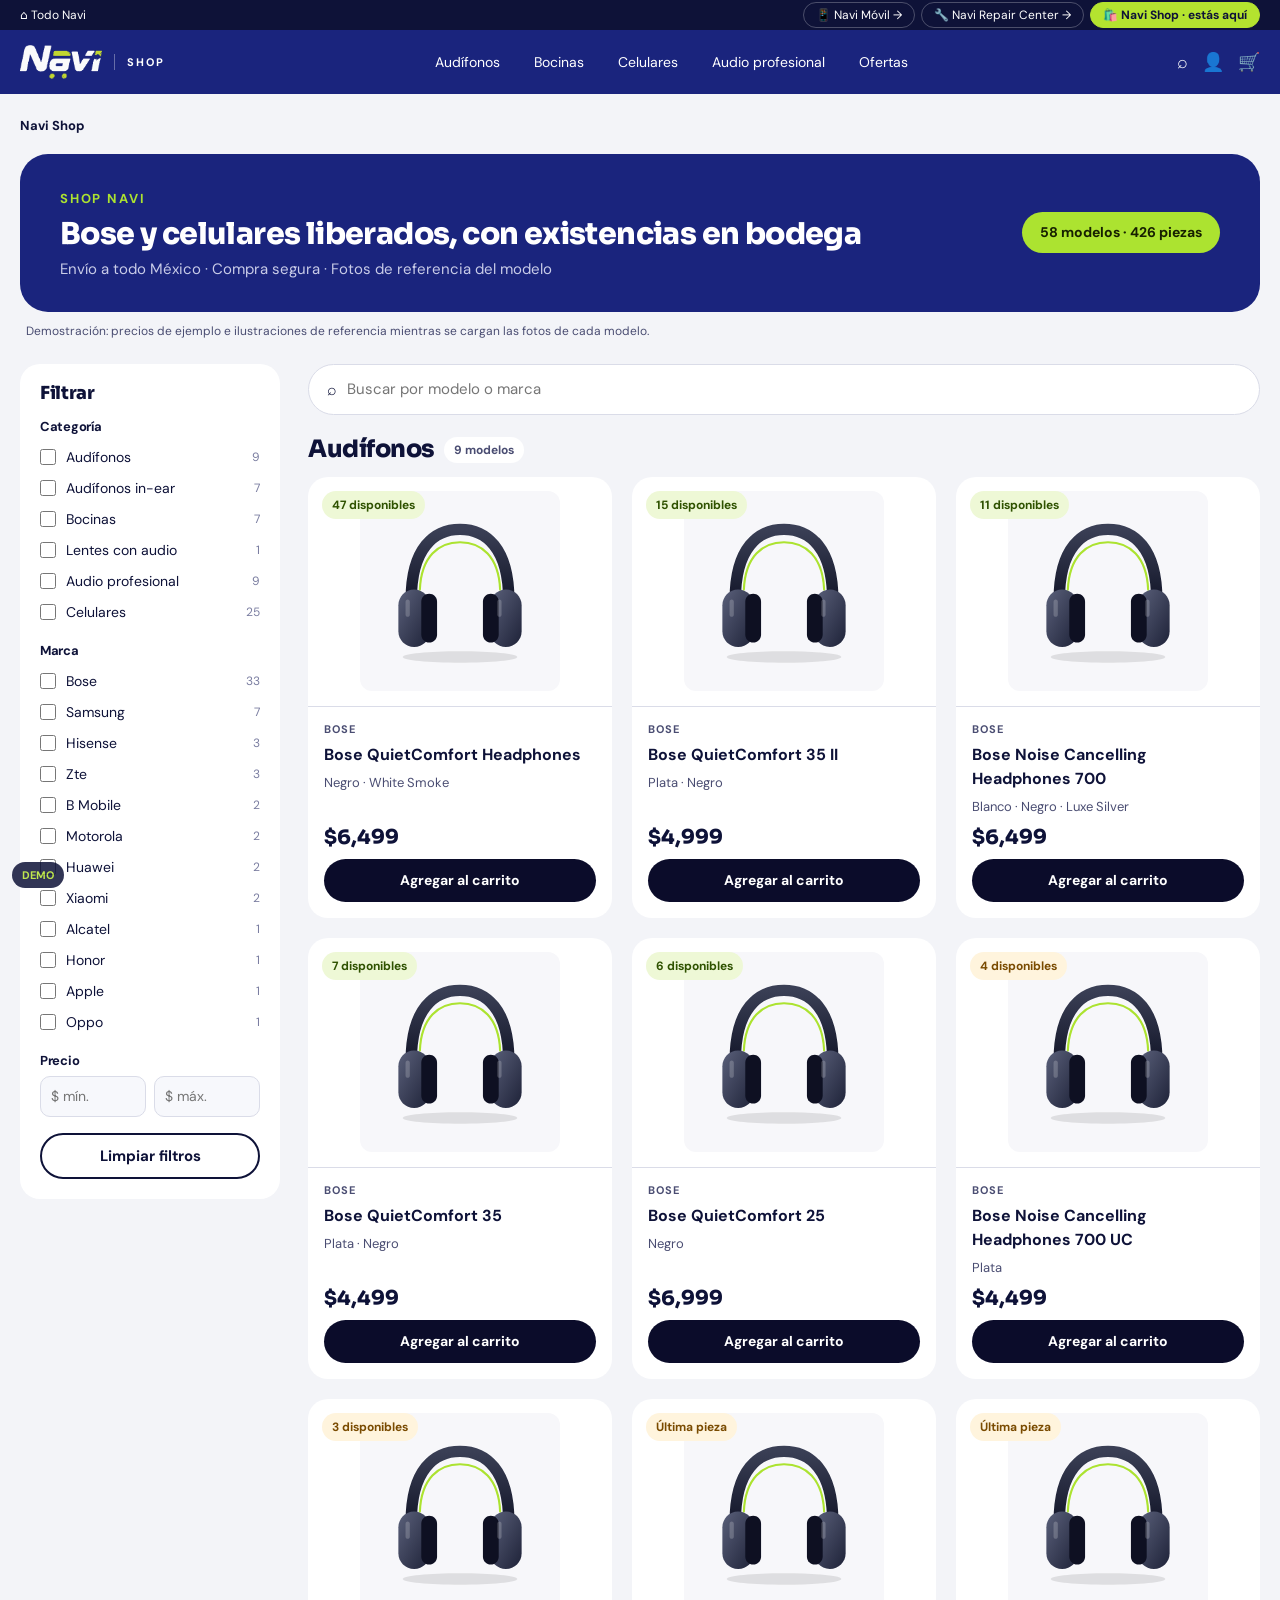
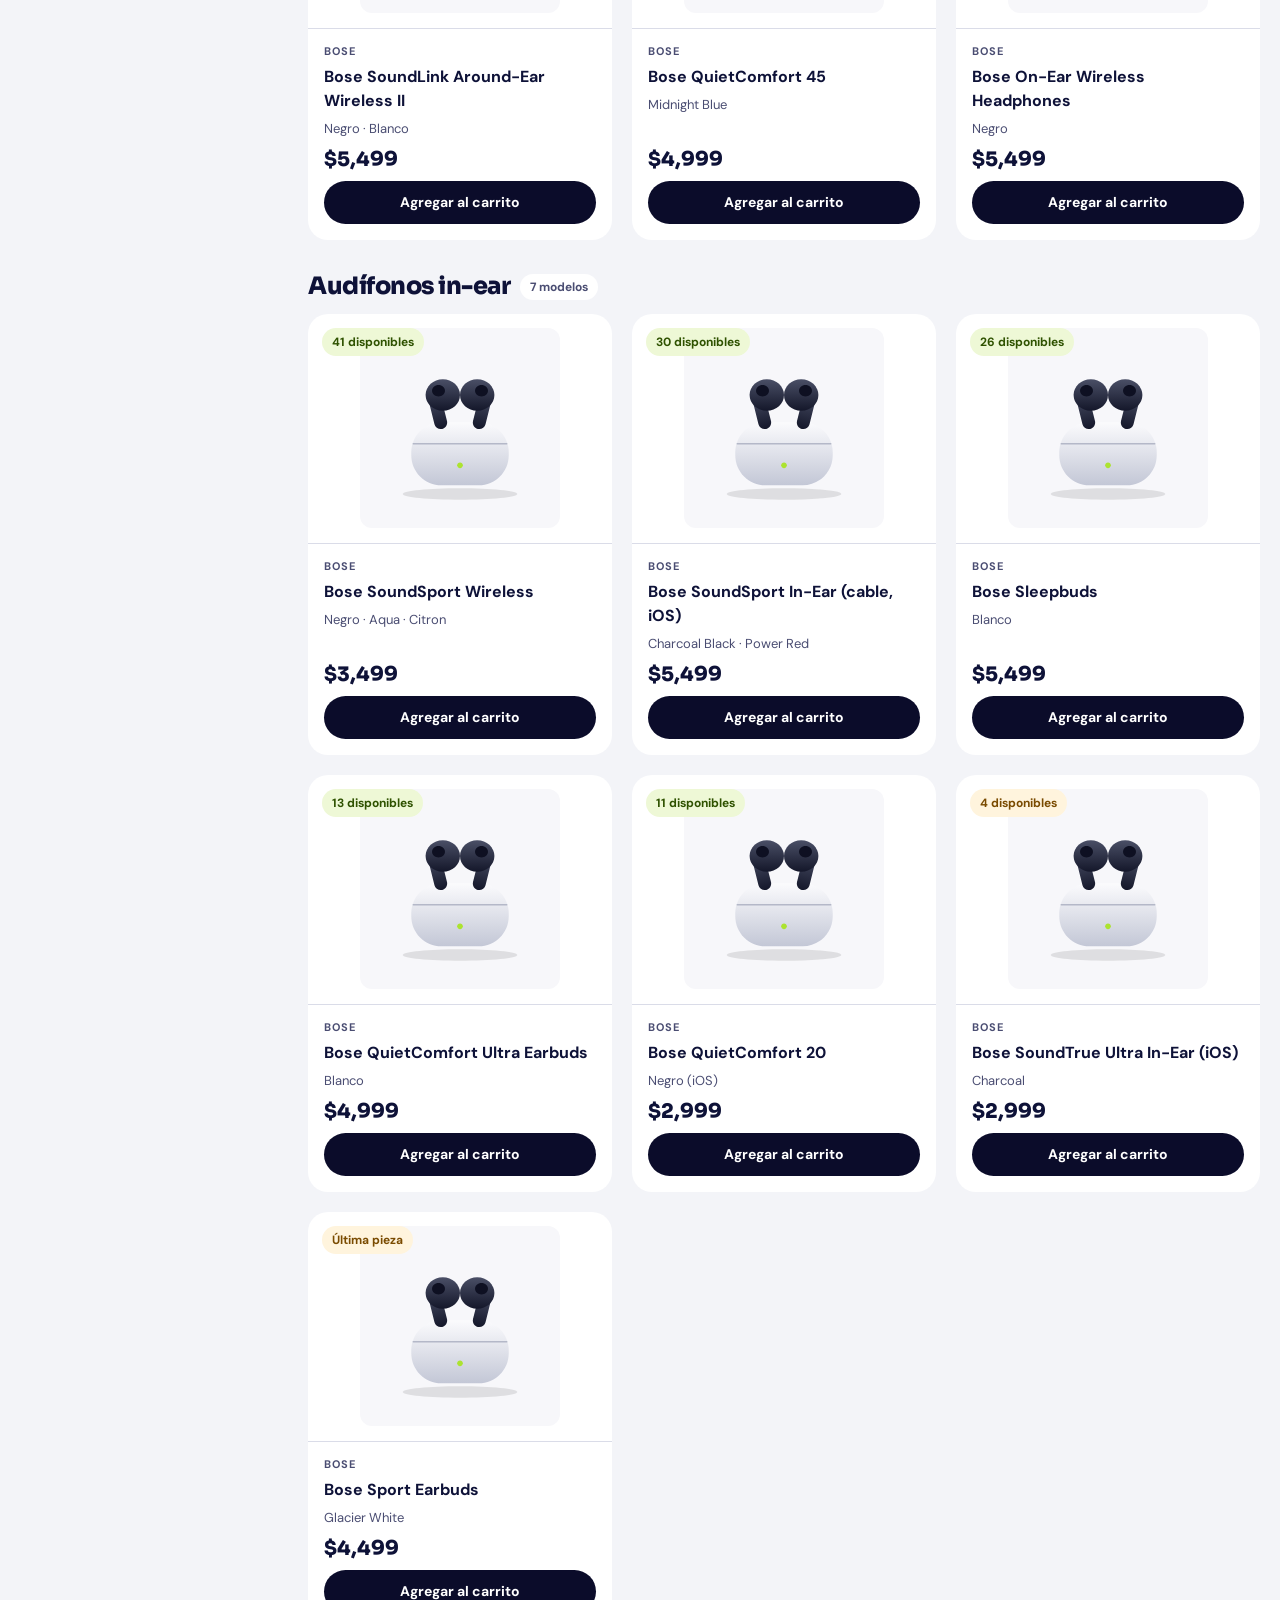
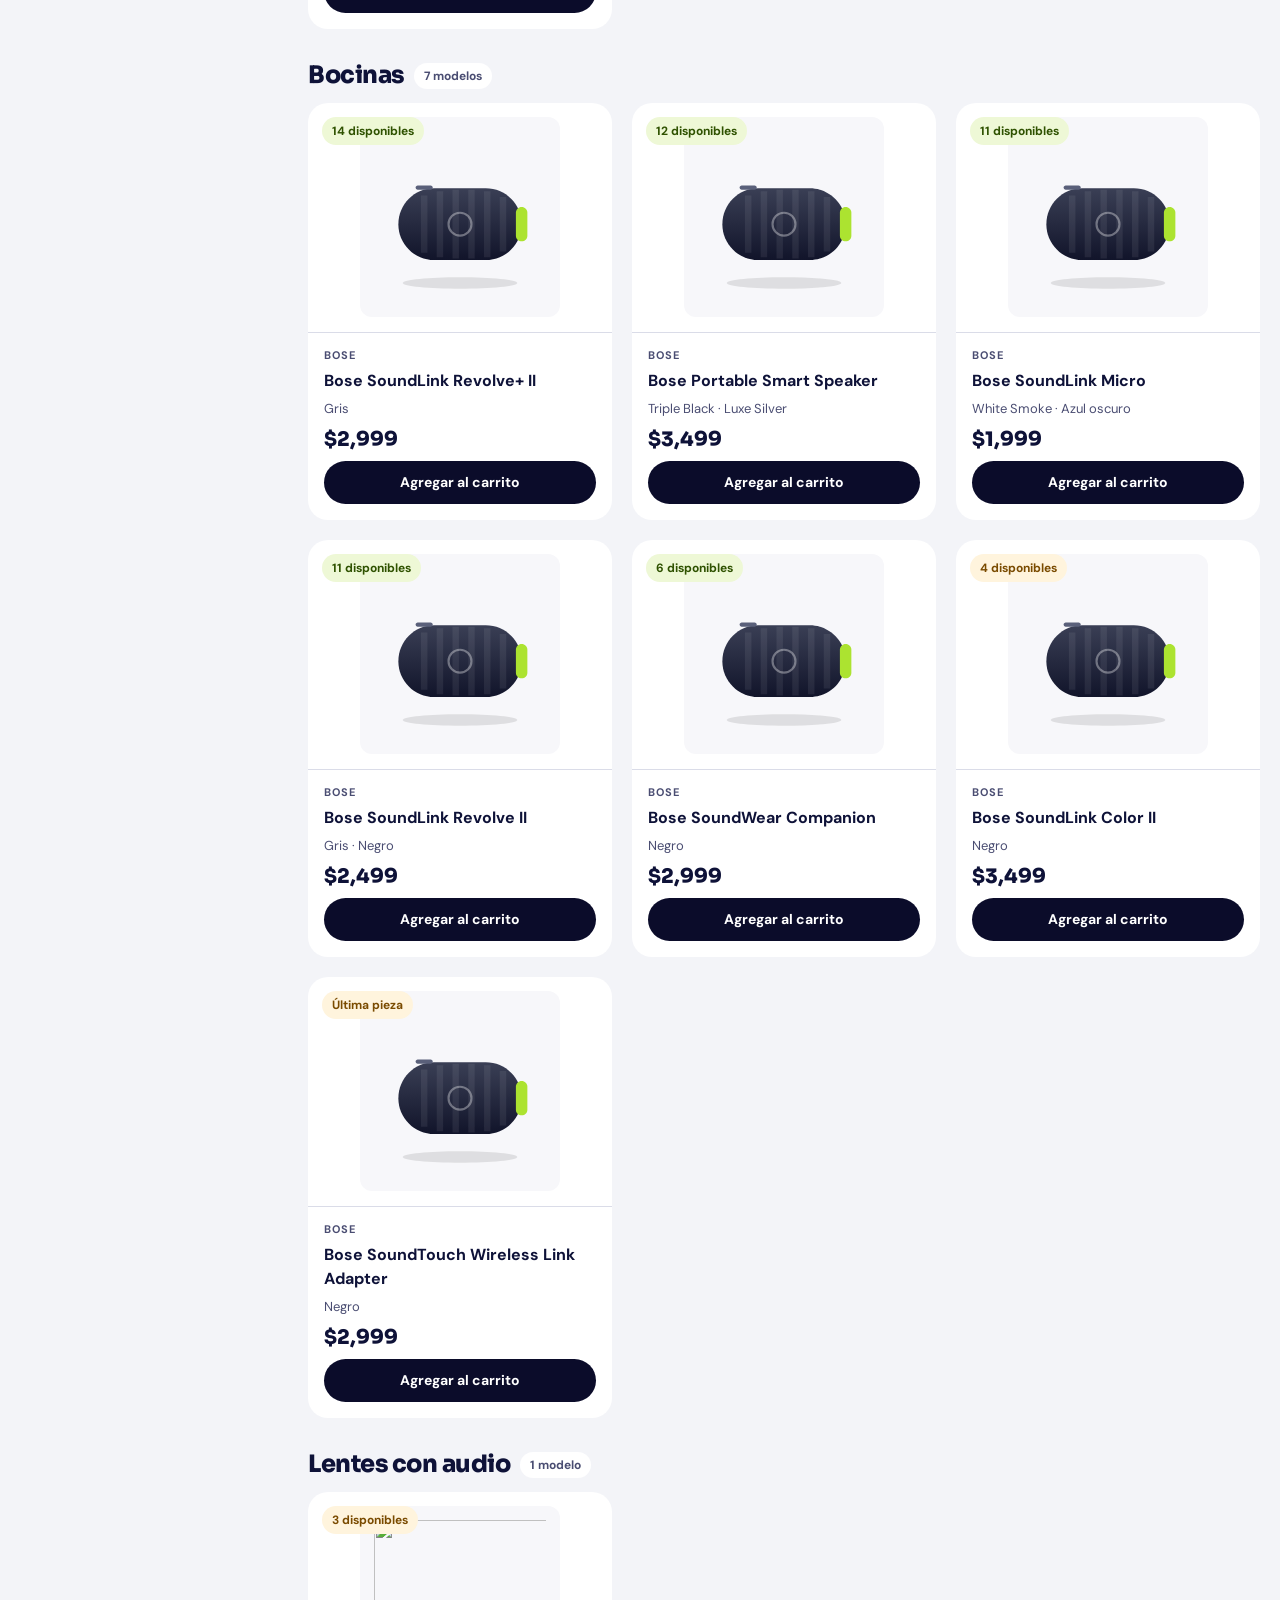
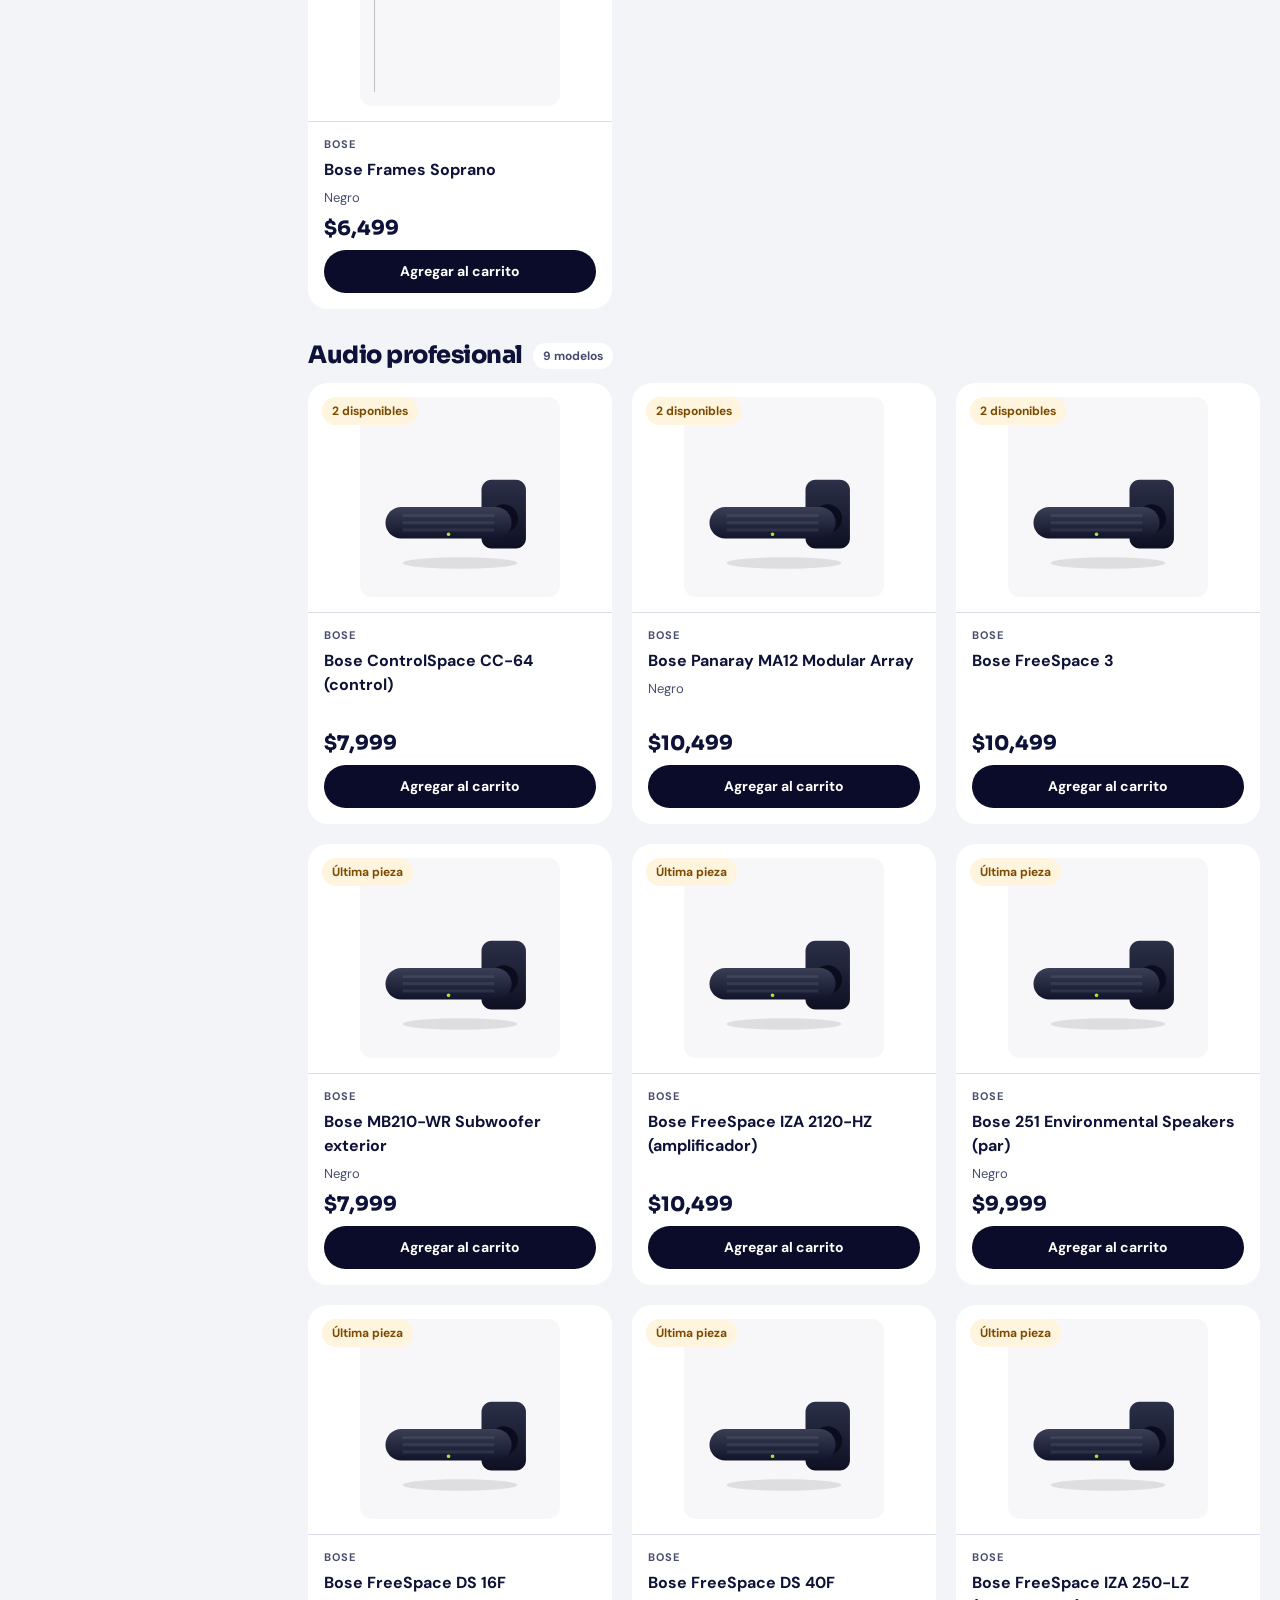
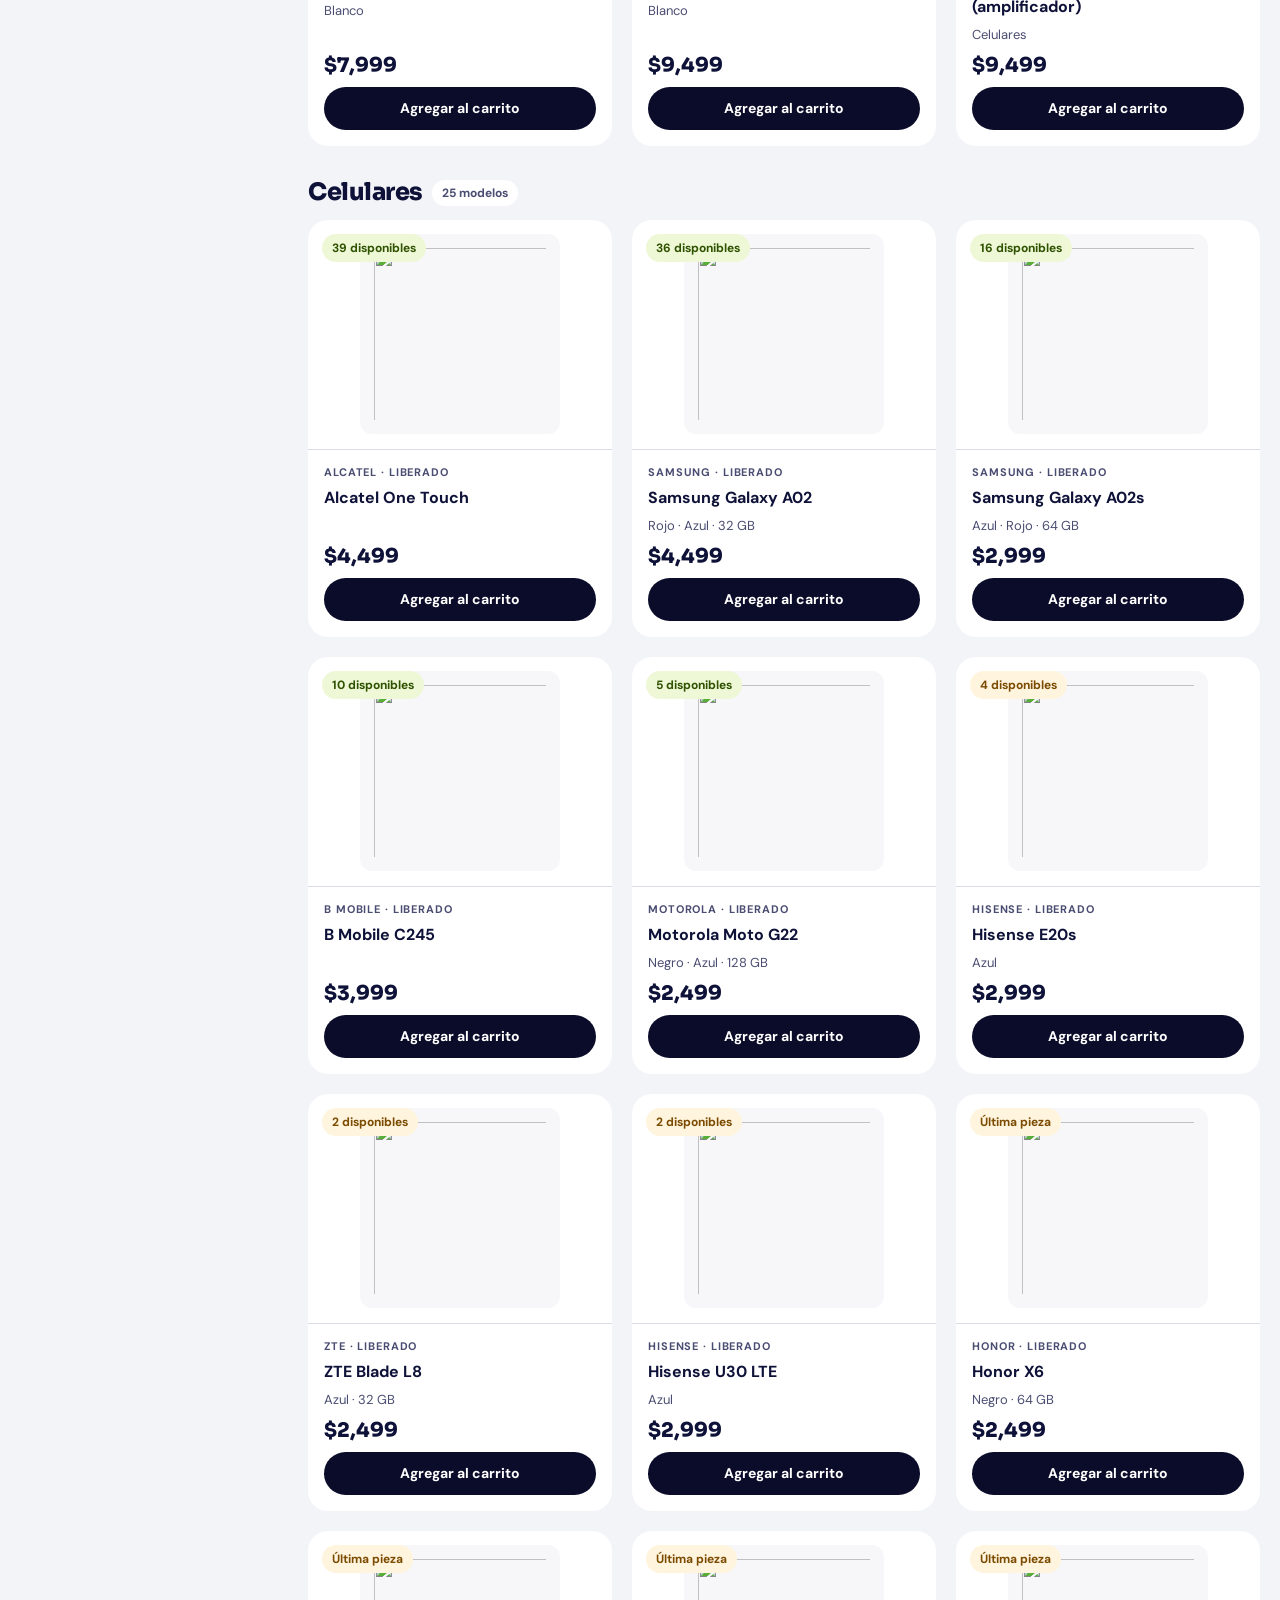
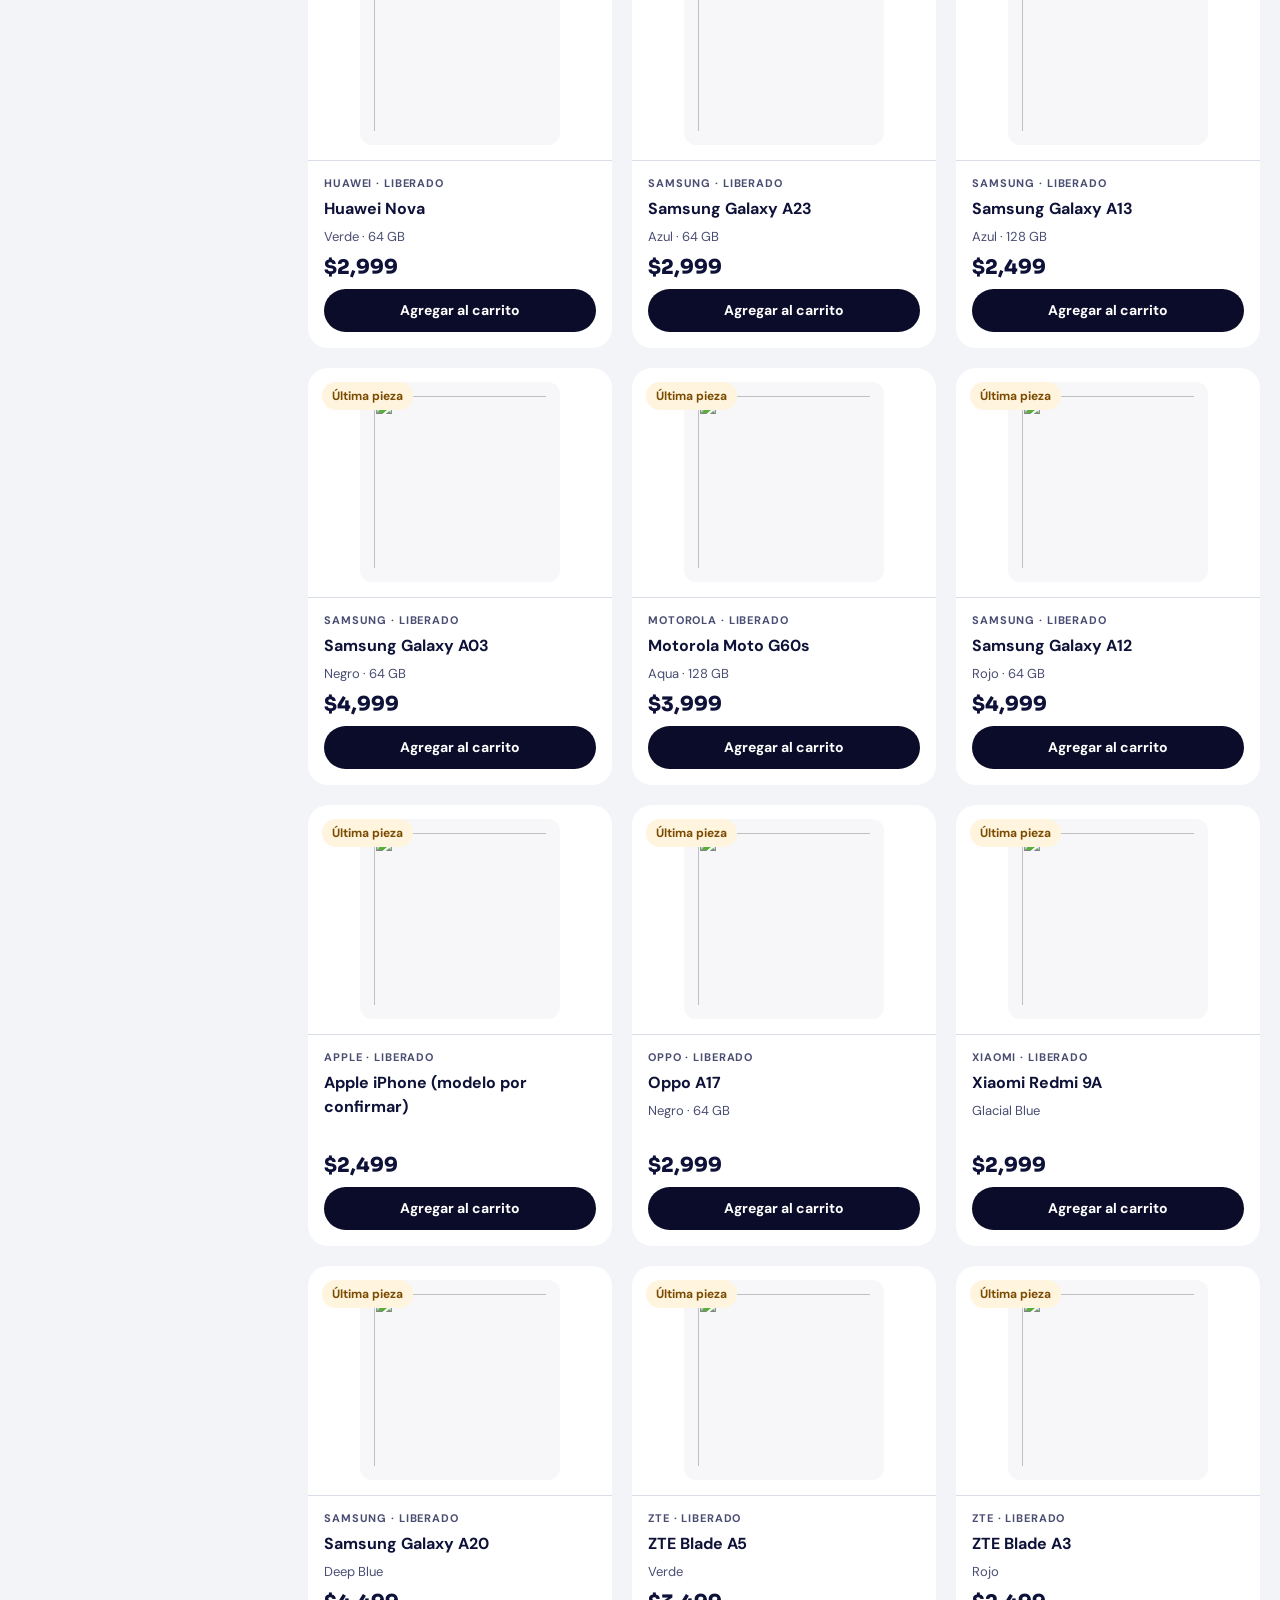
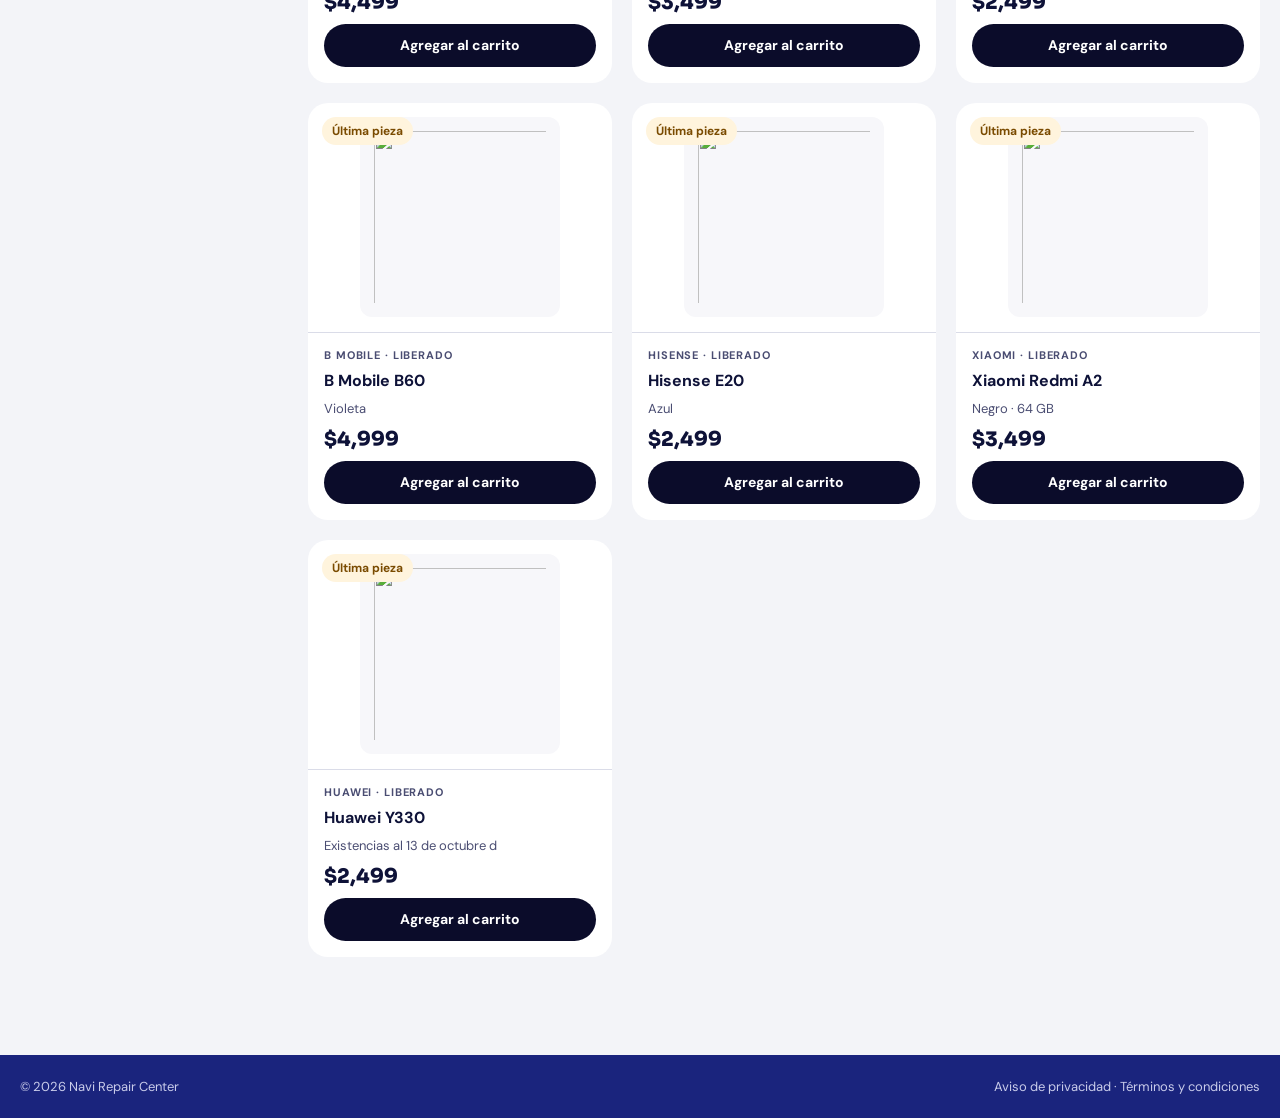
==== demo/shop/index.html @ 16d2267c "Add files via upload" ====
<!doctype html>
<html lang="es">
<head>
<meta charset="utf-8">
<meta name="viewport" content="width=device-width, initial-scale=1">
<meta name="robots" content="noindex, nofollow">
<title>Navi Shop · Bose y celulares liberados</title>
<meta name="theme-color" content="#1A247D">
<link rel="icon" href="../assets/icon-192.png">
<link rel="preconnect" href="https://fonts.googleapis.com">
<link rel="preconnect" href="https://fonts.gstatic.com" crossorigin>
<link href="https://fonts.googleapis.com/css2?family=Sora:wght@700;800&family=DM+Sans:wght@400;500;700&display=swap" rel="stylesheet">
<link rel="stylesheet" href="../rc.css?v=1">
<link rel="stylesheet" href="shop.css?v=1">
<style>
.banner{background:var(--navy);color:#fff;border-radius:28px;padding:32px 40px;display:flex;justify-content:space-between;align-items:center;gap:20px;flex-wrap:wrap}
.banner small{font-size:13px;font-weight:700;letter-spacing:.14em;color:#ACE330}
.banner h1{font-size:clamp(24px,2.6vw,30px);margin:8px 0}
.banner p{color:#C9CCE8;font-size:15px}
.banner .promo{background:#ACE330;color:#172000;font-weight:700;font-size:14px;padding:10px 18px;border-radius:99px;white-space:nowrap}
.demo-note{font-size:12px;color:var(--text);margin:10px 0 0 6px}
.layout{display:grid;grid-template-columns:260px 1fr;gap:28px;margin:24px 0 64px;align-items:start}
.filters{background:#fff;border-radius:20px;padding:20px;position:sticky;top:84px}
.filters h2{font-size:18px;margin-bottom:12px}
.filters h3{font-family:var(--body);font-size:13px;font-weight:700;margin:16px 0 8px;color:var(--ink)}
.opt{display:flex;align-items:center;gap:10px;font-size:14px;padding:5px 0;cursor:pointer}
.opt input{accent-color:var(--navy);width:16px;height:16px}
.opt span{flex:1}
.opt em{font-style:normal;font-size:12px;color:var(--muted)}
.range{display:grid;grid-template-columns:1fr 1fr;gap:8px}
.range input{width:100%;border:1.5px solid var(--line);border-radius:10px;padding:9px 10px;font-size:14px;background:#F7F8FC}
.filters .btn{margin-top:16px;width:100%;padding:10px}
.search{display:flex;align-items:center;gap:10px;background:#fff;border:1.5px solid var(--line);border-radius:99px;padding:0 18px;margin-bottom:22px}
.search input{flex:1;border:0;outline:0;background:none;padding:13px 0;font-size:15px;min-width:0}
.search:focus-within{border-color:var(--navy)}
.cat{margin-bottom:34px}
.cat .t{display:flex;align-items:center;gap:10px;margin-bottom:14px}
.cat h2{font-size:24px}
.cat .t span{background:#fff;font-size:12px;font-weight:700;color:var(--text);padding:4px 10px;border-radius:99px}
.grid{display:grid;grid-template-columns:repeat(auto-fill,minmax(240px,1fr));gap:20px}
.empty{background:#fff;border-radius:20px;padding:40px;text-align:center;color:var(--text)}
.ftoggle{display:none}
@media (max-width:900px){
  .layout{grid-template-columns:1fr}
  .filters{position:static;display:none}
  .filters.open{display:block}
  .ftoggle{display:inline-flex;margin-bottom:14px}
  .banner{padding:24px}
}
</style>
</head>
<body>
<main class="wrap">
  <div class="crumb"><b>Navi Shop</b></div>
  <section class="banner">
    <div><small>SHOP NAVI</small><h1>Bose y celulares liberados, con existencias en bodega</h1><p>Envío a todo México · Compra segura · Fotos de referencia del modelo</p></div>
    <span class="promo" id="promo"></span>
  </section>
  <p class="demo-note">Demostración: precios de ejemplo e ilustraciones de referencia mientras se cargan las fotos de cada modelo.</p>
  <div class="layout">
    <aside class="filters" id="filters">
      <h2>Filtrar</h2>
      <h3>Categoría</h3><div id="fCat"></div>
      <h3>Marca</h3><div id="fBrand"></div>
      <h3>Precio</h3><div class="range"><input id="pMin" inputmode="numeric" placeholder="$ mín." aria-label="Precio mínimo"><input id="pMax" inputmode="numeric" placeholder="$ máx." aria-label="Precio máximo"></div>
      <button class="btn btn-line" id="clear">Limpiar filtros</button>
    </aside>
    <div>
      <button class="btn btn-line ftoggle" id="ftoggle">☰ Filtros</button>
      <label class="search"><span aria-hidden="true">⌕</span><input id="q" placeholder="Buscar por modelo o marca" aria-label="Buscar"></label>
      <div id="results"></div>
    </div>
  </div>
</main>
<footer class="mini"><div class="wrap"><span>© 2026 Navi Repair Center</span><span>Aviso de privacidad · Términos y condiciones</span></div></footer>

<script src="products.js?v=1"></script>
<script src="shop.js?v=1"></script>
<script>
shopChrome();
const $ = id => document.getElementById(id);
const pieces = SHOP_PRODUCTS.reduce((s, p) => s + p.stock, 0);
$('promo').textContent = `${SHOP_PRODUCTS.length} modelos · ${pieces} piezas`;
const brands = [...SHOP_PRODUCTS.reduce((m, p) => m.set(p.brand, (m.get(p.brand) || 0) + 1), new Map())].sort((a, b) => b[1] - a[1]);
const title = s => s.toLowerCase().replace(/(^|\s)\S/g, c => c.toUpperCase());
$('fCat').innerHTML = SHOP_CATS.map(c => `<label class="opt"><input type="checkbox" value="${c.id}" data-f="cat"><span>${c.name}</span><em>${SHOP_PRODUCTS.filter(p => p.cat === c.id).length}</em></label>`).join('');
$('fBrand').innerHTML = brands.map(([b, n]) => `<label class="opt"><input type="checkbox" value="${b}" data-f="brand"><span>${title(b)}</span><em>${n}</em></label>`).join('');
let ofertas = false;

const render = () => {
  const cats = [...document.querySelectorAll('[data-f=cat]:checked')].map(i => i.value);
  const brs = [...document.querySelectorAll('[data-f=brand]:checked')].map(i => i.value);
  const min = +$('pMin').value.replace(/\D/g, '') || 0, max = +$('pMax').value.replace(/\D/g, '') || Infinity;
  const q = $('q').value.trim().toLowerCase();
  const list = SHOP_PRODUCTS.filter(p => (!cats.length || cats.includes(p.cat)) && (!brs.length || brs.includes(p.brand))
    && p.price >= min && p.price <= max && (!q || (p.name + ' ' + p.brand).toLowerCase().includes(q)) && (!ofertas || p.stock <= 1));
  const groups = SHOP_CATS.map(c => [c, list.filter(p => p.cat === c.id)]).filter(([, l]) => l.length);
  $('results').innerHTML = (ofertas ? '<div class="cat"><div class="t"><h2>Ofertas · últimas piezas</h2><span><a href="index.html" id="allLink">Ver todo</a></span></div></div>' : '')
    + (groups.length ? groups.map(([c, l]) => `<section class="cat" id="cat-${c.id}"><div class="t"><h2>${c.name}</h2><span>${l.length} ${l.length === 1 ? 'modelo' : 'modelos'}</span></div><div class="grid">${l.map(card).join('')}</div></section>`).join('')
      : '<div class="empty">No encontramos modelos con esos filtros. <button class="btn btn-line" style="margin-left:8px" onclick="document.getElementById(\'clear\').click()">Limpiar filtros</button></div>');
};
document.querySelectorAll('[data-f]').forEach(i => i.addEventListener('change', render));
['pMin', 'pMax', 'q'].forEach(id => $(id).addEventListener('input', render));
$('clear').onclick = () => { document.querySelectorAll('[data-f]').forEach(i => i.checked = false); $('pMin').value = $('pMax').value = $('q').value = ''; ofertas = false; render(); };
$('ftoggle').onclick = () => $('filters').classList.toggle('open');

// enlaces del menú: #audifonos, #bocinas, #celulares, #pro, #ofertas, #buscar
const fromHash = () => {
  const h = location.hash.slice(1);
  document.querySelectorAll('[data-f]').forEach(i => i.checked = false); ofertas = false;
  if (h === 'ofertas') ofertas = true;
  else if (h === 'audifonos') document.querySelectorAll('[data-f=cat]').forEach(i => i.checked = ['audifonos', 'inear'].includes(i.value));
  else if (SHOP_CATS.some(c => c.id === h)) document.querySelector(`[data-f=cat][value="${h}"]`).checked = true;
  render();
  if (h === 'buscar') $('q').focus();
};
addEventListener('hashchange', fromHash);
fromHash();
</script>
</body>
</html>
---- demo/rc.css ----
/* Navi Repair Center: estilos compartidos (colores y tipografía del diseño en Figma) */
:root{
  --navy:#1A247D; --navy-2:#141C66; --ink:#0E1238; --text:#4A4D72; --muted:#7A7DA0;
  --line:#DADCE8; --bg:#F3F4F8; --card:#FFFFFF; --lime:#B4E32F; --lime-soft:#EEF8D6;
  --warn:#FFF4DB; --warn-line:#F2D59A; --warn-ink:#7A5400; --bad:#D6455D;
  --display:"Sora", system-ui, sans-serif; --body:"DM Sans", system-ui, sans-serif;
}
*{box-sizing:border-box;margin:0;padding:0}
html,body{overflow-x:clip}
body{font-family:var(--body);color:var(--ink);background:var(--card);line-height:1.5}
img{display:block;max-width:100%}
a{color:inherit;text-decoration:none}
button,input,select,textarea{font:inherit;color:inherit}
button{cursor:pointer;border:0;background:none}
.wrap{width:min(1240px,100% - 32px);margin-inline:auto}
h1,h2,h3{font-family:var(--display);font-weight:800;letter-spacing:-.02em;line-height:1.08}
.eyebrow{font-size:11px;font-weight:700;letter-spacing:.16em;text-transform:uppercase;color:var(--navy)}
.muted{color:var(--text)}

/* barra de secciones Navi */
.sections{background:var(--ink);color:#fff;font-size:12px}
.sections .wrap{display:flex;justify-content:space-between;align-items:center;gap:10px;min-height:30px}
.sections nav{display:flex;gap:6px}
.sections nav a{padding:3px 12px;border:1px solid #ffffff40;border-radius:99px;white-space:nowrap}
.sections nav a.on{background:var(--lime);color:var(--ink);border-color:var(--lime);font-weight:700}
/* encabezado */
header.main{background:var(--navy);color:#fff;position:sticky;top:0;z-index:30}
header.main .wrap{display:flex;align-items:center;gap:24px;height:64px}
.logo{display:flex;align-items:center;gap:12px}
.logo img{height:34px;width:auto}
.logo small{font-size:11px;font-weight:700;letter-spacing:.18em;padding-left:12px;border-left:1px solid #ffffff55}
.menu{display:flex;gap:6px;margin-inline:auto;font-size:14px}
.menu a{padding:8px 14px;border-radius:99px}
.menu a.on,.menu a:hover{background:#ffffff1f}
.hdr-icons{display:flex;gap:14px;font-size:18px}
/* botones */
.btn{display:inline-flex;align-items:center;justify-content:center;gap:8px;padding:13px 24px;border-radius:99px;font-weight:700;font-size:15px;transition:transform .2s,box-shadow .2s,background .2s}
.btn:hover{transform:translateY(-2px)}
.btn:disabled{opacity:.45;pointer-events:none}
.btn-navy{background:var(--navy);color:#fff}
.btn-lime{background:var(--lime);color:var(--ink)}
.btn-line{border:2px solid var(--ink)}
.btn-block{width:100%}
/* tarjetas y formularios */
.card{background:var(--card);border-radius:24px;padding:28px}
.field{display:grid;gap:6px;font-size:14px;font-weight:700}
.field input,.field select,.field textarea{font-weight:400;background:#F7F8FC;border:1.5px solid var(--line);border-radius:12px;padding:12px 14px;font-size:15px;width:100%}
.field input:focus,.field select:focus,.field textarea:focus{outline:none;border-color:var(--navy);box-shadow:0 0 0 4px #1A247D1a}
.field input[readonly]{background:#E9EBF3;font-weight:700}
.note{display:flex;gap:10px;align-items:flex-start;background:var(--warn);border:1px solid var(--warn-line);color:var(--warn-ink);border-radius:14px;padding:12px 14px;font-size:13px}
.note.bad{background:#FDECEF;border-color:#F3B9C3;color:#8E1F33}
.pill{display:inline-block;font-size:12px;font-weight:700;padding:4px 10px;border-radius:99px;background:var(--lime-soft);color:#3D5A00;white-space:nowrap}
.pill.oow{background:#FFF1D6;color:#8A5A00}
.pill.done{background:#ECEDF3;color:var(--text)}
/* sello autorizado */
.seal{display:inline-flex;align-items:center;gap:16px;background:#fff;border:1px solid var(--line);border-radius:18px;padding:12px 20px 12px 16px;max-width:100%}
@media (max-width:560px){.seal{flex-wrap:wrap;gap:12px}.seal i{display:none}}
.seal .t small{display:block;font-size:11px;font-weight:700;letter-spacing:.1em;color:var(--text)}
.seal .t b{font-family:var(--display);font-size:15px;color:var(--navy);letter-spacing:.04em}
.seal i{width:1px;height:36px;background:var(--line)}
.seal .bose{height:15px;width:auto}
.seal .delonghi{height:32px;width:auto}
/* pie */
footer.mini{background:var(--navy);color:#C9CCEA;font-size:13px}
footer.mini .wrap{display:flex;justify-content:space-between;gap:12px;flex-wrap:wrap;padding-block:22px}
.demo-tag{position:fixed;left:12px;bottom:12px;z-index:50;background:var(--ink);color:var(--lime);font-size:11px;font-weight:700;padding:5px 10px;border-radius:99px;opacity:.85}
@media (max-width:860px){
  .menu{display:none}
  .sections nav a:not(.on){display:none}
}
@media (prefers-reduced-motion:reduce){*{transition:none!important;animation:none!important}}
---- demo/shop/shop.css ----
/* Navi Shop (se apoya en ../rc.css) */
body{background:var(--bg)}
.btn-ink{background:#0B0C2A;color:#fff}
.crumb{font-size:13px;color:var(--text);padding:22px 0 18px}
.crumb a:hover{text-decoration:underline}
.crumb b{color:var(--ink)}
.cartlink{position:relative}
.cartlink b{position:absolute;top:-6px;right:-10px;min-width:18px;height:18px;padding:0 5px;border-radius:99px;background:var(--lime);color:var(--ink);font-size:11px;display:grid;place-items:center}
.cartlink b[hidden]{display:none}
/* tarjeta de producto */
.pc{background:#fff;border-radius:20px;overflow:hidden;display:flex;flex-direction:column;transition:transform .2s,box-shadow .2s}
.pc:hover{transform:translateY(-3px);box-shadow:0 14px 30px #1a247d14}
.pc .ph{position:relative;height:230px;display:grid;place-items:center;border-bottom:1px solid var(--line)}
.pc .ph img{width:200px;height:200px;object-fit:contain;background:#F7F7FA;border-radius:12px;padding:14px}
.stk{position:absolute;top:14px;left:14px;background:#EEF8D6;color:#2F5200;font-size:12px;font-weight:700;padding:5px 10px;border-radius:99px}
.stk.low{background:#FFF4DD;color:#7A4B00}
.pd{display:flex;flex-direction:column;gap:6px;padding:14px 16px 16px;flex:1}
.pd small{font-size:11px;font-weight:700;letter-spacing:.08em;color:var(--text)}
.pd b{font-size:16px;line-height:1.25}
.pd .col{font-size:13px;color:var(--text)}
.pd .pr{font-family:var(--display);font-weight:800;font-size:20px;margin-top:auto}
.pd .btn{padding:11px 18px;font-size:14px}
.toast{position:fixed;left:50%;bottom:24px;transform:translate(-50%,20px);opacity:0;background:#0B0C2A;color:#fff;font-weight:700;font-size:14px;padding:12px 18px;border-radius:14px;box-shadow:0 12px 30px #0005;z-index:70;transition:all .3s;max-width:calc(100% - 32px)}
.toast.show{opacity:1;transform:translate(-50%,0)}
.qty{display:inline-flex;align-items:center;border:1.5px solid var(--line);border-radius:99px;background:#fff}
.qty button{width:38px;height:40px;font-size:18px;font-weight:700}
.qty span{min-width:24px;text-align:center;font-weight:700}
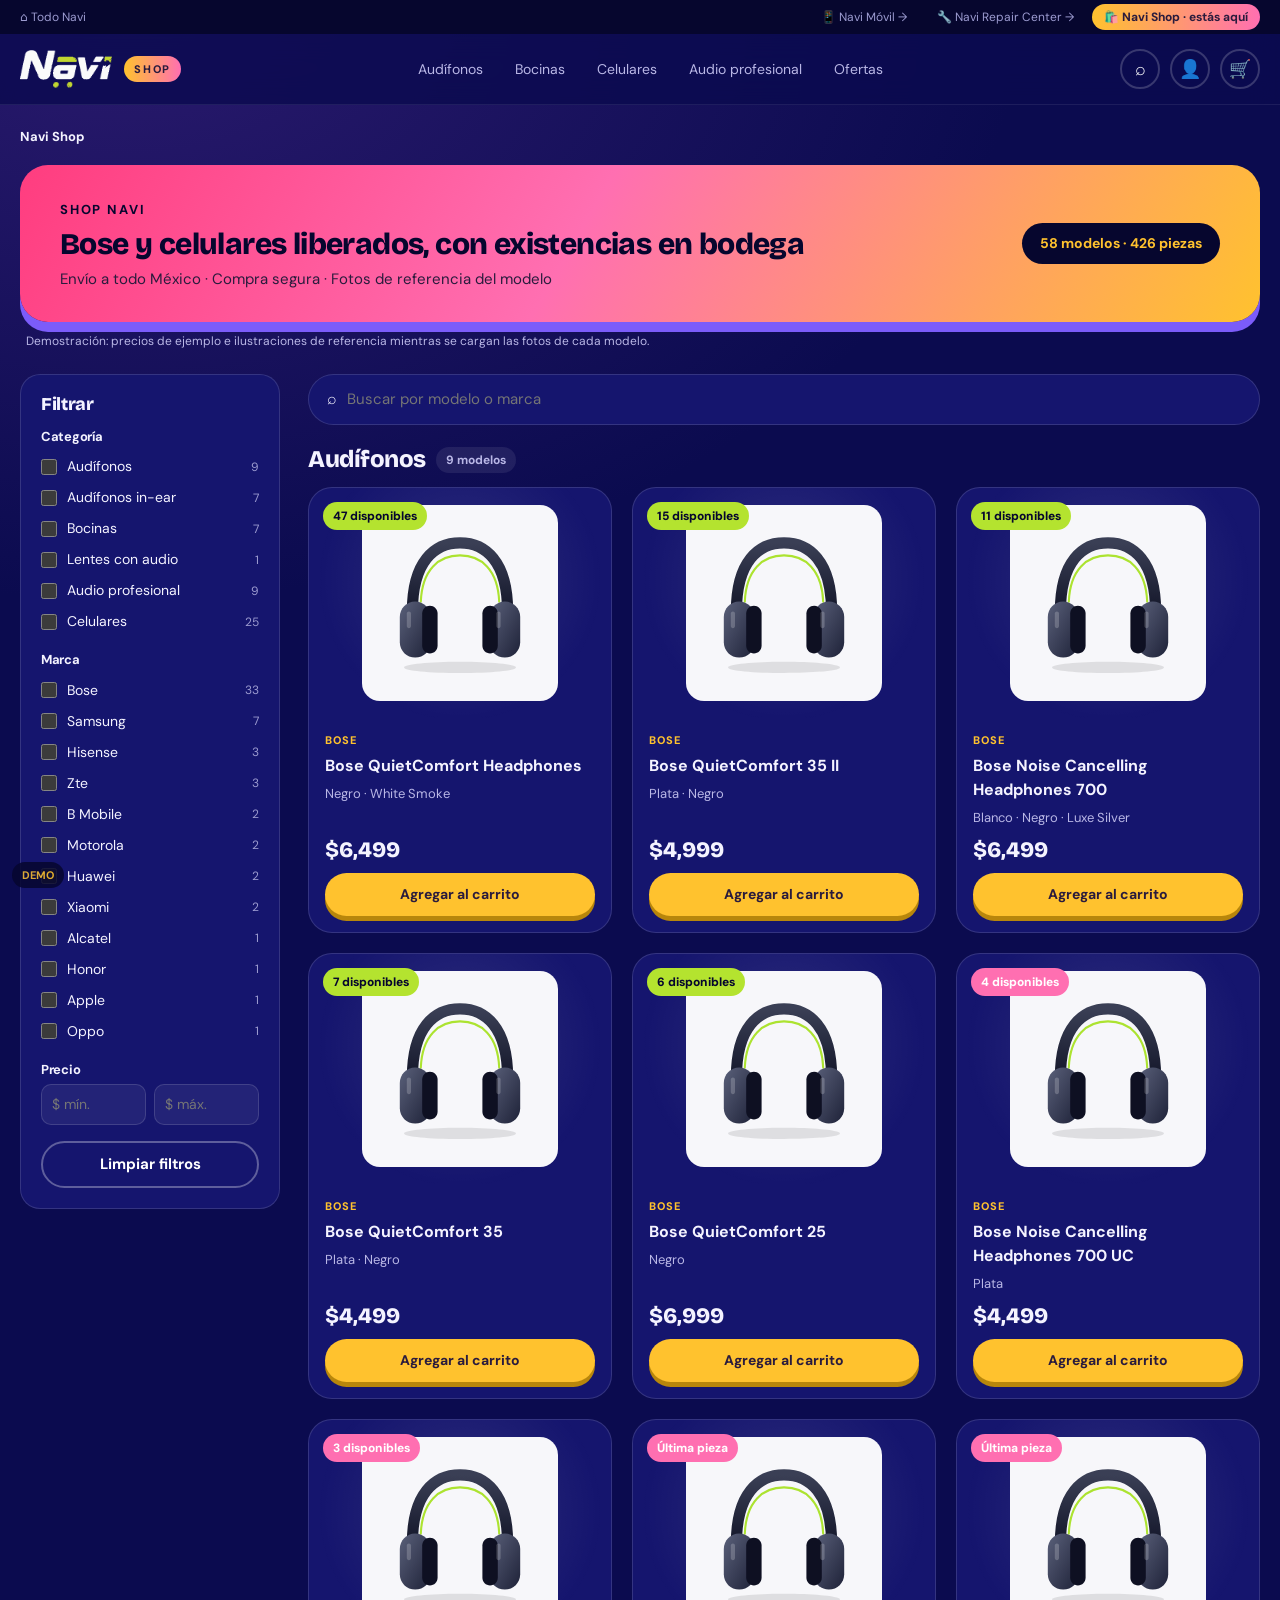
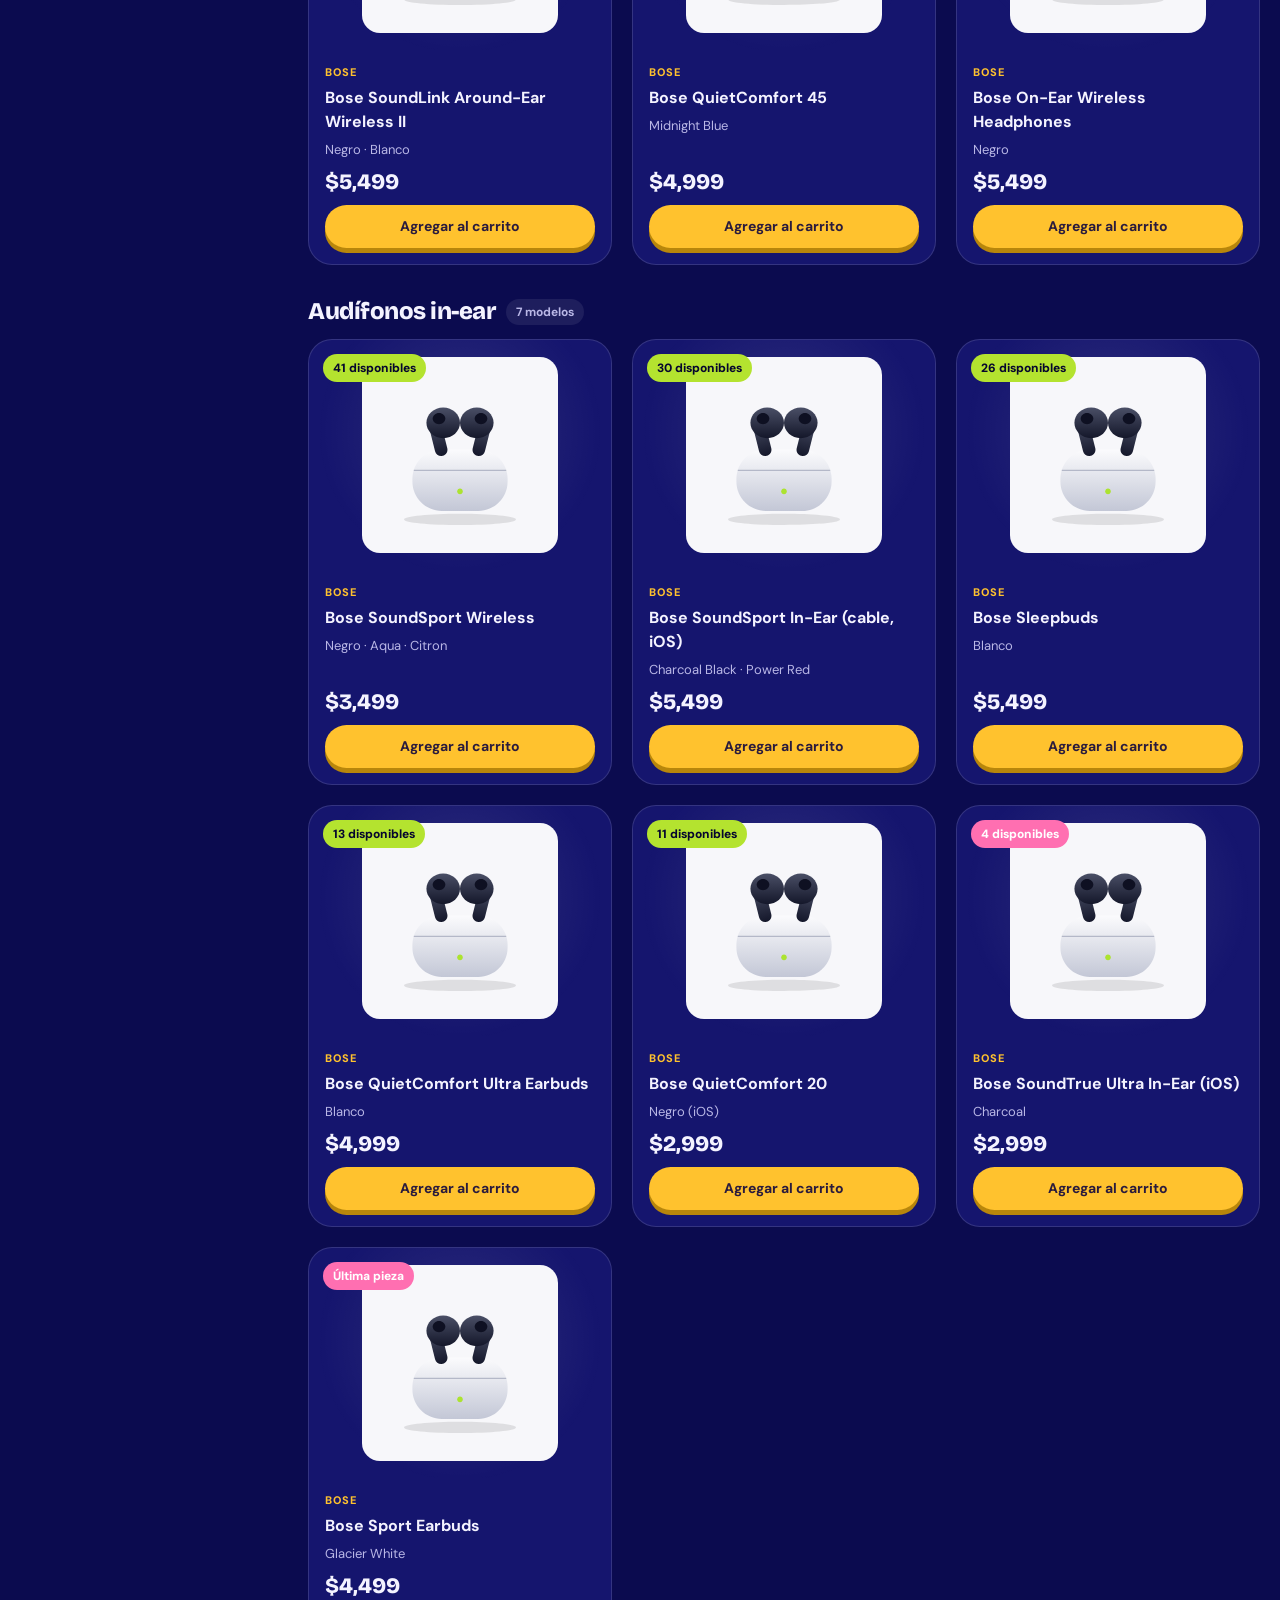
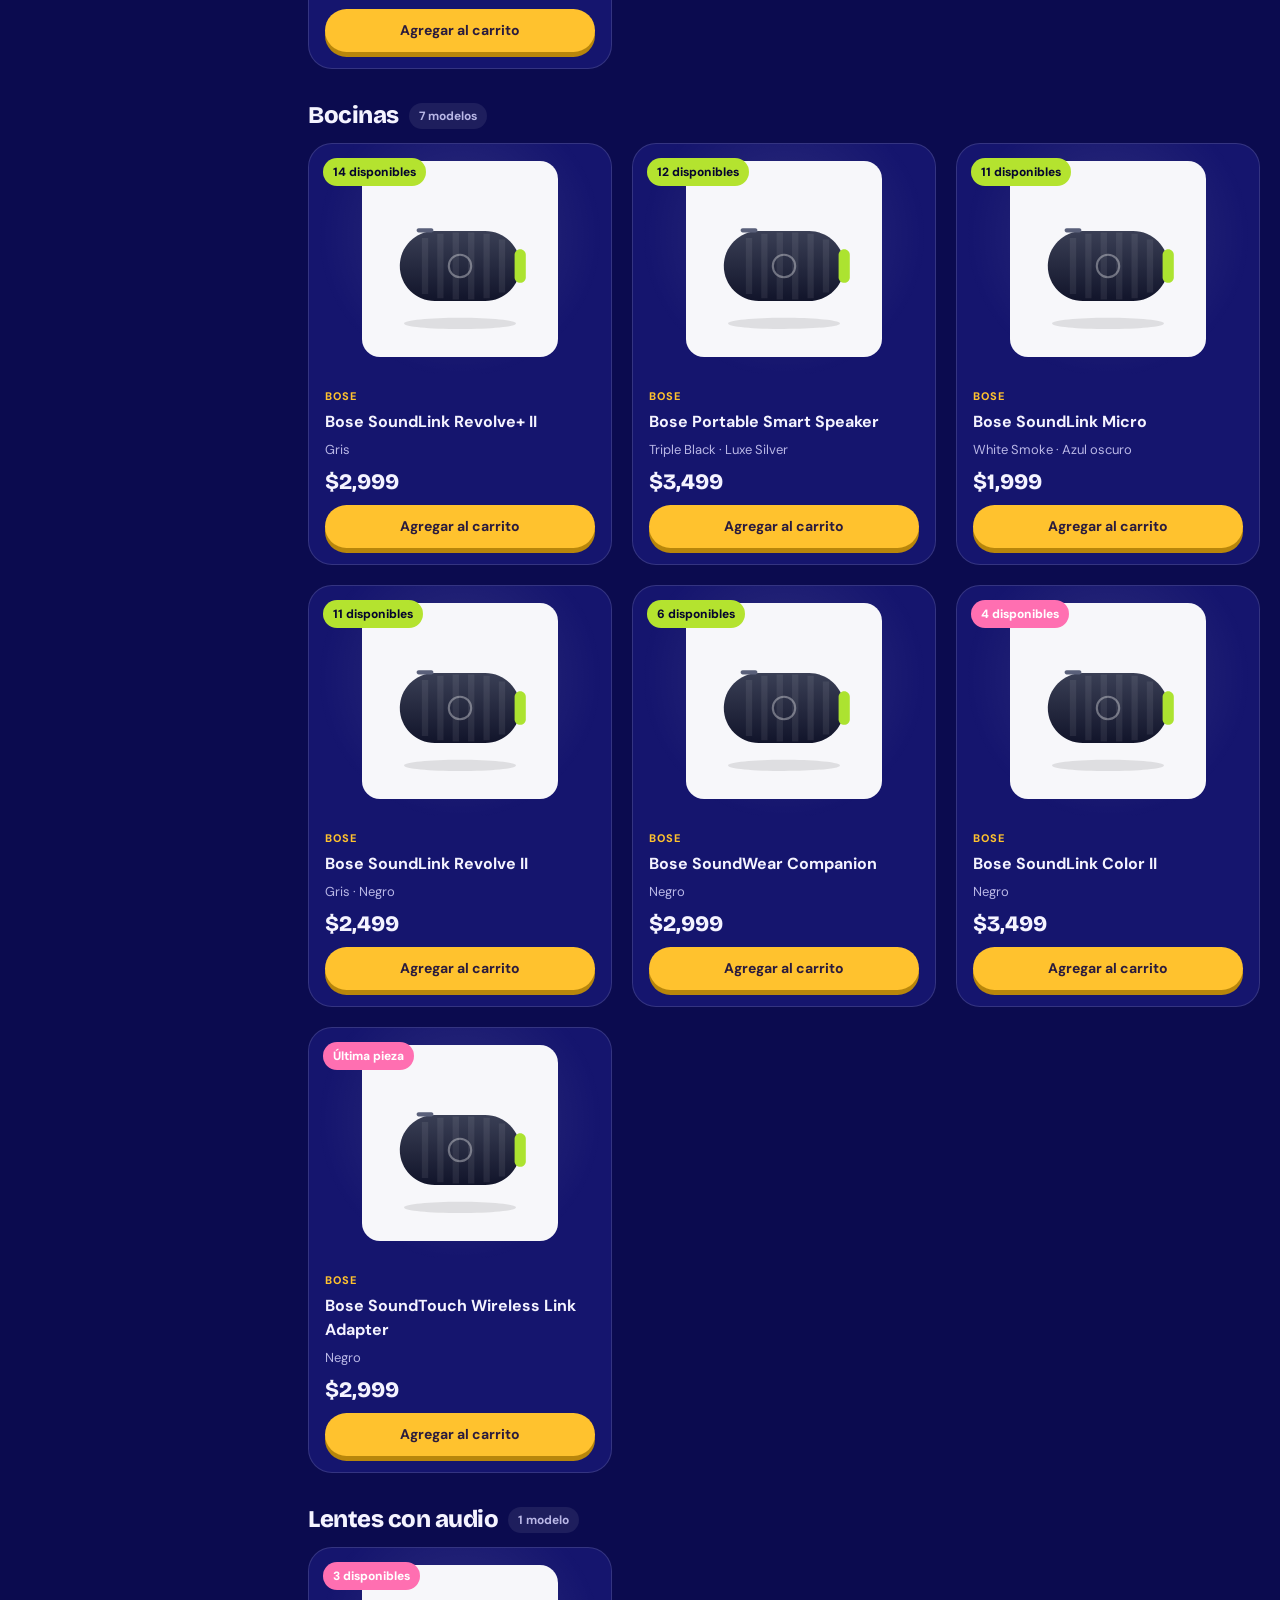
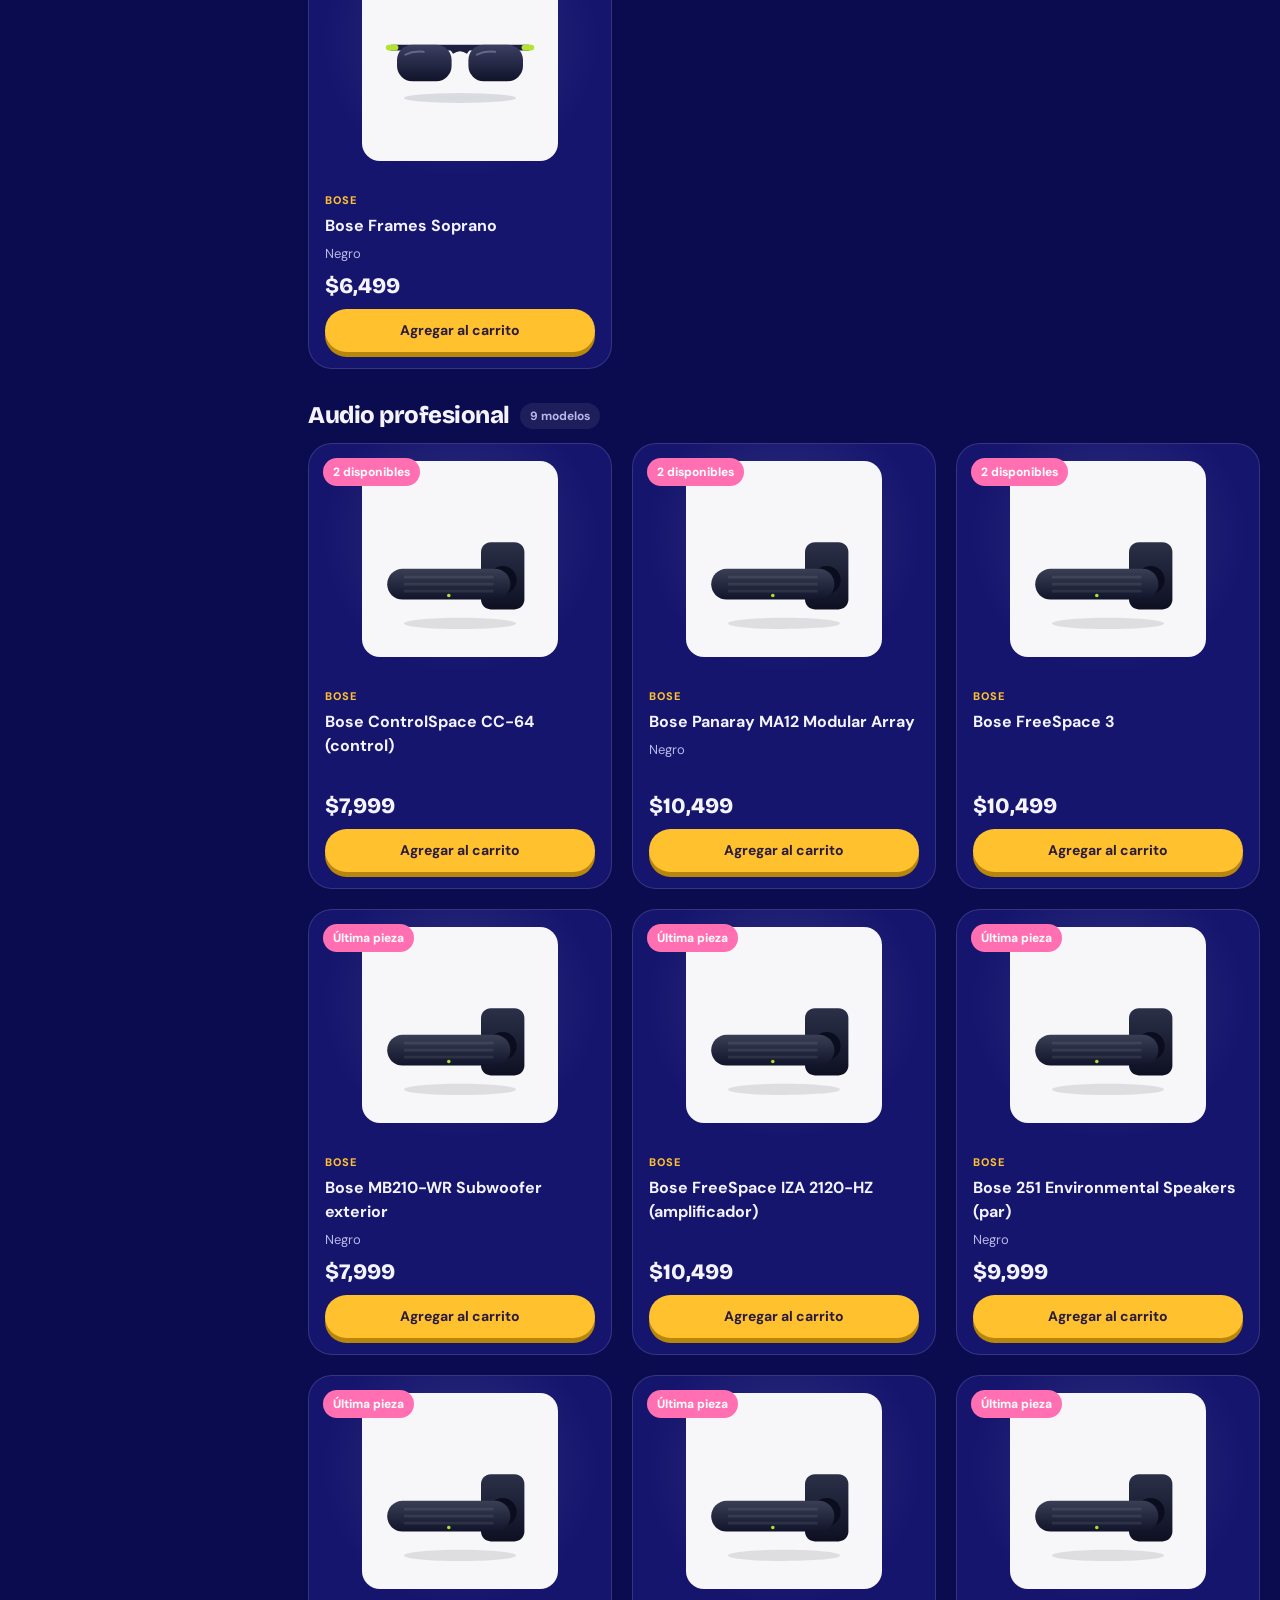
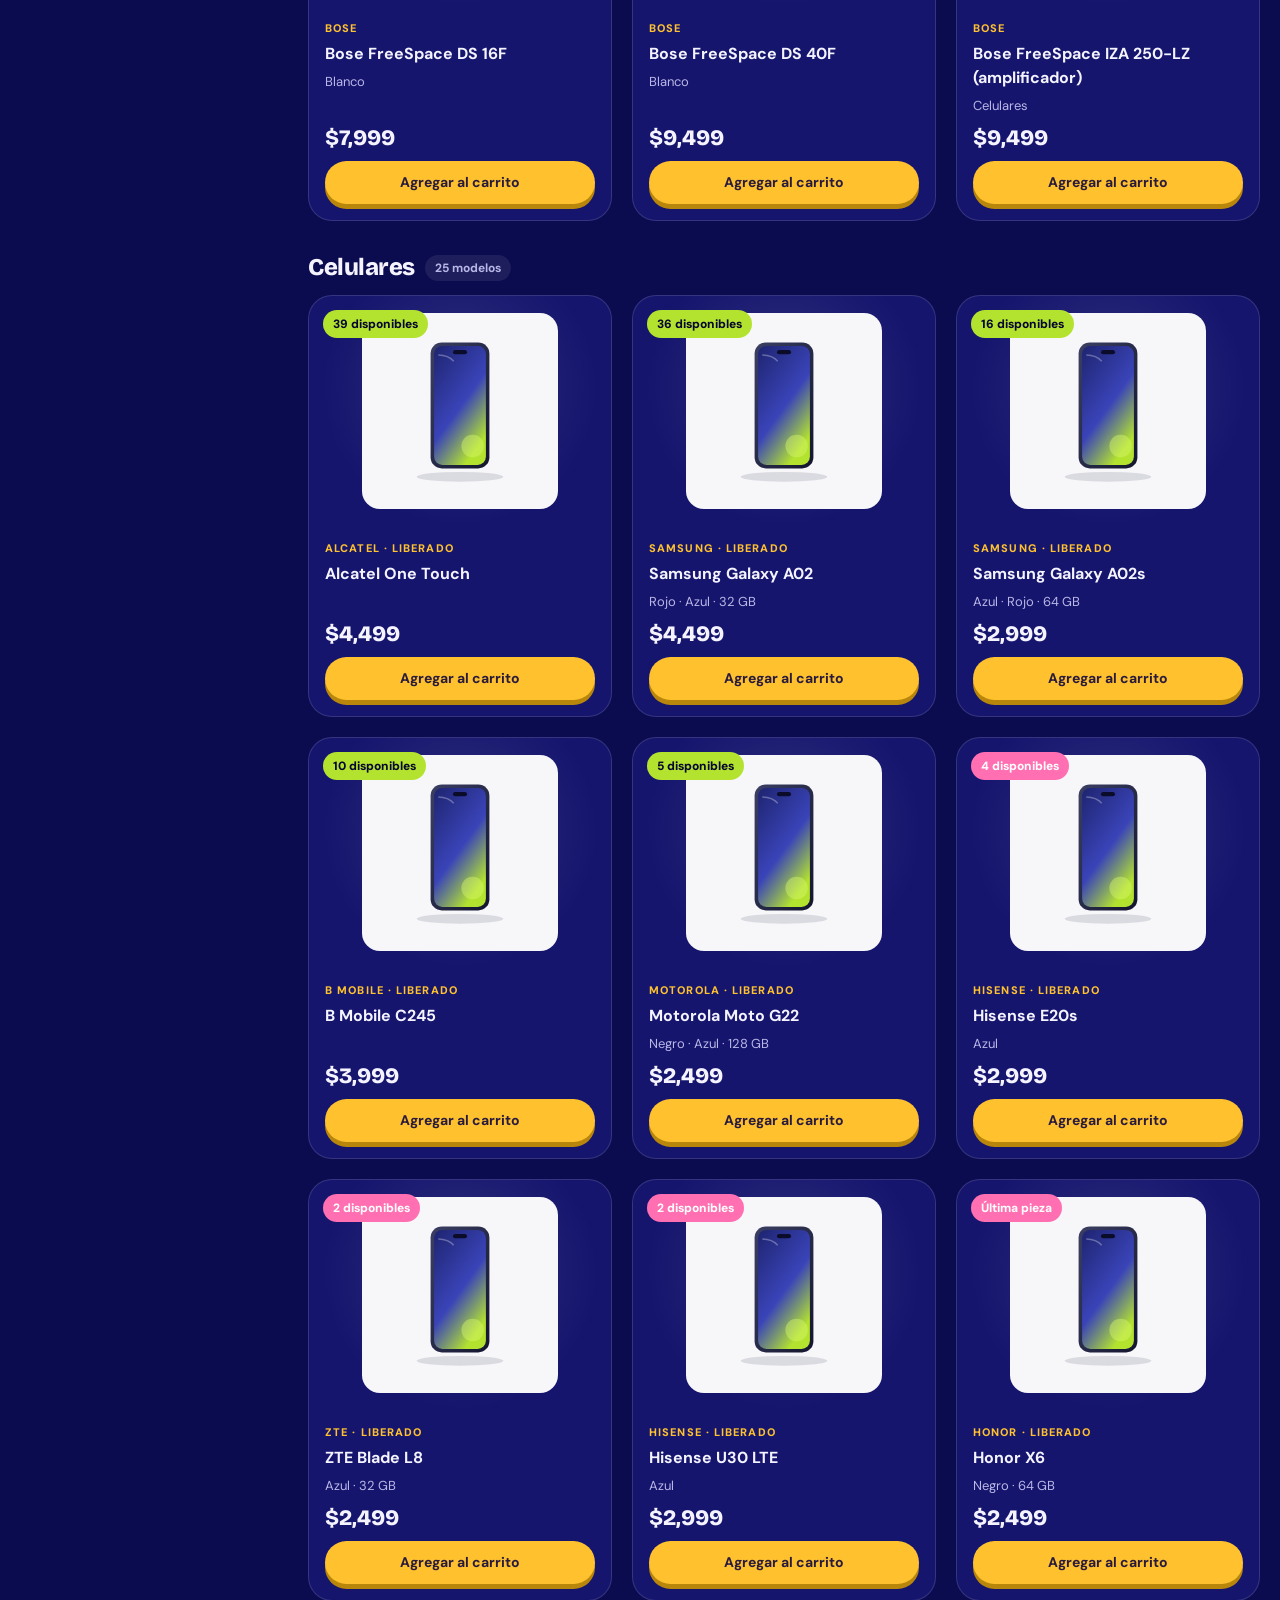
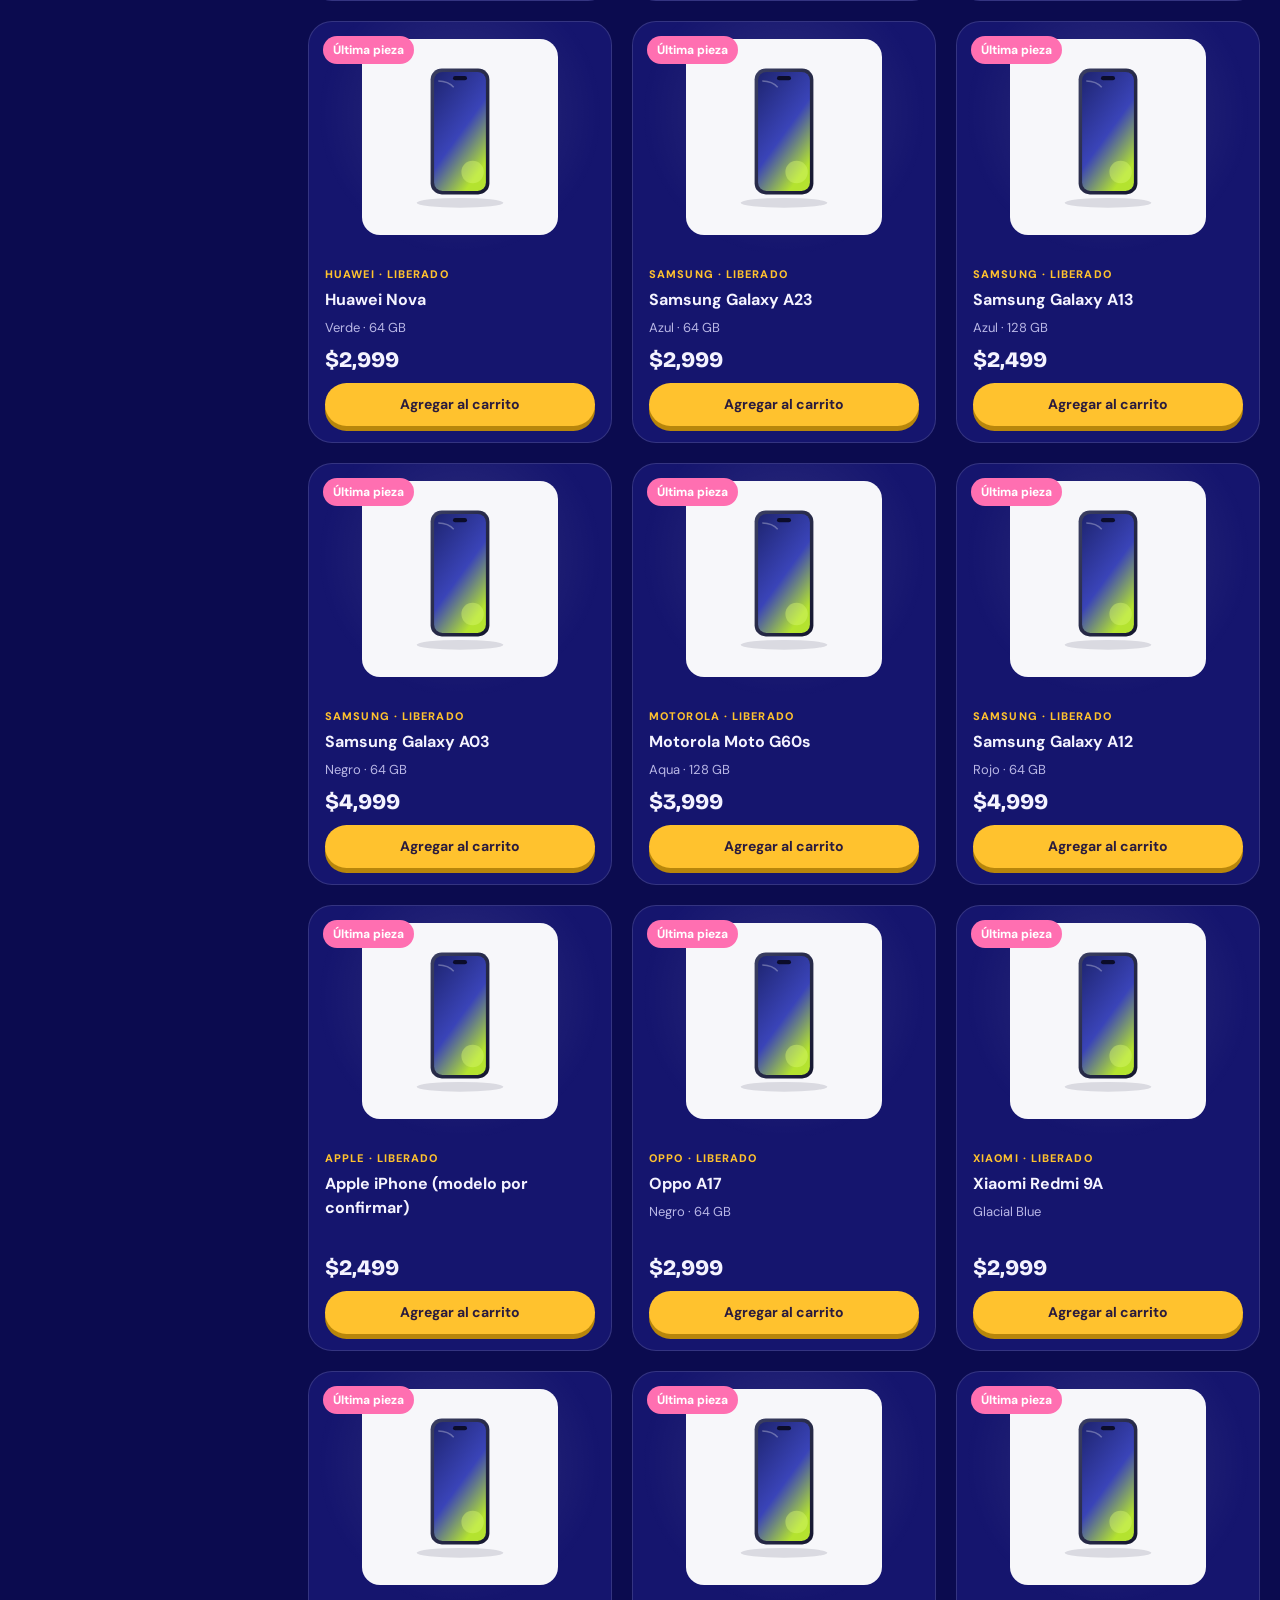
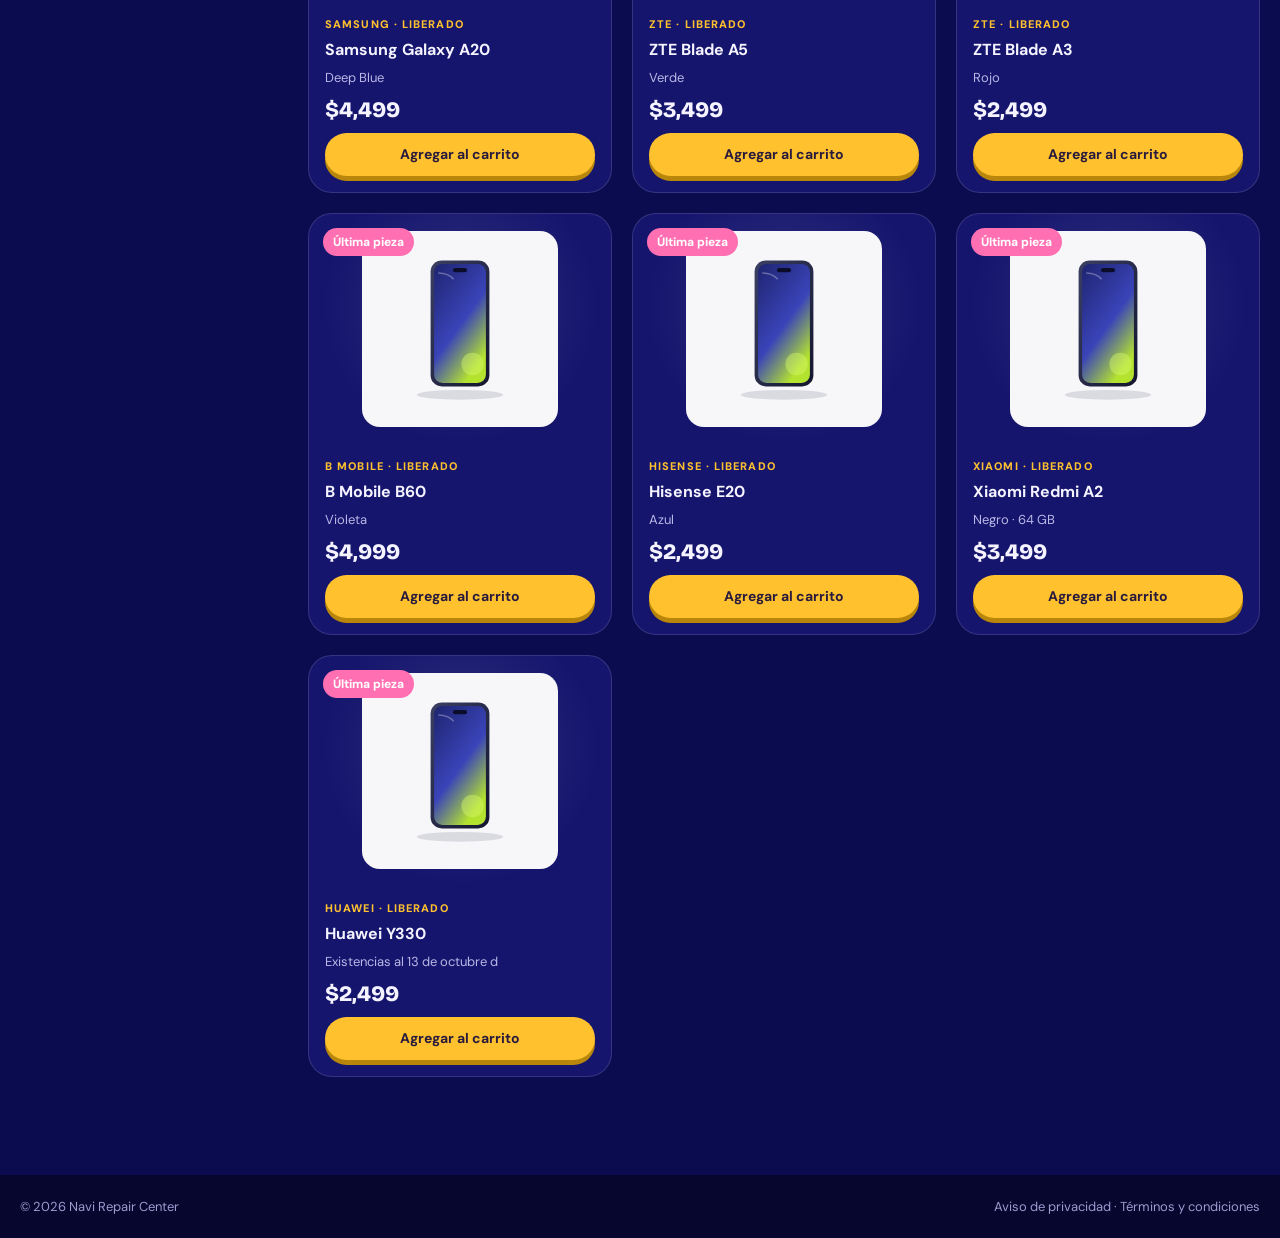
==== commit 0a42b3ad: "Navi Shop con la imagen de Navi Móvil (acento amarillo)" ====
--- a/demo/shop/index.html
+++ b/demo/shop/index.html
@@ -5,22 +5,22 @@
 <meta name="viewport" content="width=device-width, initial-scale=1">
 <meta name="robots" content="noindex, nofollow">
 <title>Navi Shop · Bose y celulares liberados</title>
-<meta name="theme-color" content="#1A247D">
+<meta name="theme-color" content="#0B0B4F">
 <link rel="icon" href="../assets/icon-192.png">
 <link rel="preconnect" href="https://fonts.googleapis.com">
 <link rel="preconnect" href="https://fonts.gstatic.com" crossorigin>
-<link href="https://fonts.googleapis.com/css2?family=Sora:wght@700;800&family=DM+Sans:wght@400;500;700&display=swap" rel="stylesheet">
-<link rel="stylesheet" href="../rc.css?v=1">
-<link rel="stylesheet" href="shop.css?v=1">
+<link href="https://fonts.googleapis.com/css2?family=Bricolage+Grotesque:opsz,wght@12..96,600;12..96,800&family=DM+Sans:wght@400;500;700&display=swap" rel="stylesheet">
+<link rel="stylesheet" href="../rc.css?v=3">
+<link rel="stylesheet" href="shop.css?v=3">
 <style>
-.banner{background:var(--navy);color:#fff;border-radius:28px;padding:32px 40px;display:flex;justify-content:space-between;align-items:center;gap:20px;flex-wrap:wrap}
-.banner small{font-size:13px;font-weight:700;letter-spacing:.14em;color:#ACE330}
+.banner{background:linear-gradient(120deg,#FF3D7F,#FF6FB1 45%,#FFC22E);color:#06062E;box-shadow:0 10px 0 #7B5CFA;border-radius:28px;padding:32px 40px;display:flex;justify-content:space-between;align-items:center;gap:20px;flex-wrap:wrap}
+.banner small{font-size:13px;font-weight:700;letter-spacing:.14em;color:#06062E}
 .banner h1{font-size:clamp(24px,2.6vw,30px);margin:8px 0}
-.banner p{color:#C9CCE8;font-size:15px}
-.banner .promo{background:#ACE330;color:#172000;font-weight:700;font-size:14px;padding:10px 18px;border-radius:99px;white-space:nowrap}
+.banner p{color:#2A1B3D;font-size:15px}
+.banner .promo{background:#06062E;color:#FFC22E;font-weight:700;font-size:14px;padding:10px 18px;border-radius:99px;white-space:nowrap}
 .demo-note{font-size:12px;color:var(--text);margin:10px 0 0 6px}
 .layout{display:grid;grid-template-columns:260px 1fr;gap:28px;margin:24px 0 64px;align-items:start}
-.filters{background:#fff;border-radius:20px;padding:20px;position:sticky;top:84px}
+.filters{background:var(--card);border:1px solid var(--line);border-radius:20px;padding:20px;position:sticky;top:84px}
 .filters h2{font-size:18px;margin-bottom:12px}
 .filters h3{font-family:var(--body);font-size:13px;font-weight:700;margin:16px 0 8px;color:var(--ink)}
 .opt{display:flex;align-items:center;gap:10px;font-size:14px;padding:5px 0;cursor:pointer}
@@ -28,17 +28,17 @@
 .opt span{flex:1}
 .opt em{font-style:normal;font-size:12px;color:var(--muted)}
 .range{display:grid;grid-template-columns:1fr 1fr;gap:8px}
-.range input{width:100%;border:1.5px solid var(--line);border-radius:10px;padding:9px 10px;font-size:14px;background:#F7F8FC}
+.range input{width:100%;border:1.5px solid var(--line);border-radius:10px;padding:9px 10px;font-size:14px;background:#ffffff10;color:var(--ink)}
 .filters .btn{margin-top:16px;width:100%;padding:10px}
-.search{display:flex;align-items:center;gap:10px;background:#fff;border:1.5px solid var(--line);border-radius:99px;padding:0 18px;margin-bottom:22px}
+.search{display:flex;align-items:center;gap:10px;background:var(--card);border:1.5px solid var(--line);border-radius:99px;padding:0 18px;margin-bottom:22px}
 .search input{flex:1;border:0;outline:0;background:none;padding:13px 0;font-size:15px;min-width:0}
 .search:focus-within{border-color:var(--navy)}
 .cat{margin-bottom:34px}
 .cat .t{display:flex;align-items:center;gap:10px;margin-bottom:14px}
 .cat h2{font-size:24px}
-.cat .t span{background:#fff;font-size:12px;font-weight:700;color:var(--text);padding:4px 10px;border-radius:99px}
+.cat .t span{background:#ffffff14;font-size:12px;font-weight:700;color:var(--text);padding:4px 10px;border-radius:99px}
 .grid{display:grid;grid-template-columns:repeat(auto-fill,minmax(240px,1fr));gap:20px}
-.empty{background:#fff;border-radius:20px;padding:40px;text-align:center;color:var(--text)}
+.empty{background:var(--card);border-radius:20px;padding:40px;text-align:center;color:var(--text)}
 .ftoggle{display:none}
 @media (max-width:900px){
   .layout{grid-template-columns:1fr}
--- a/demo/rc.css
+++ b/demo/rc.css
@@ -1,69 +1,89 @@
-/* Navi Repair Center: estilos compartidos (colores y tipografía del diseño en Figma) */
+/* Navi Repair Center y Navi Shop: misma imagen que Navi Móvil (azul noche, lime, Bricolage Grotesque).
+   Cada sitio cambia solo su acento: Repair = turquesa, Shop = amarillo (ver shop/shop.css). */
 :root{
-  --navy:#1A247D; --navy-2:#141C66; --ink:#0E1238; --text:#4A4D72; --muted:#7A7DA0;
-  --line:#DADCE8; --bg:#F3F4F8; --card:#FFFFFF; --lime:#B4E32F; --lime-soft:#EEF8D6;
-  --warn:#FFF4DB; --warn-line:#F2D59A; --warn-ink:#7A5400; --bad:#D6455D;
-  --display:"Sora", system-ui, sans-serif; --body:"DM Sans", system-ui, sans-serif;
+  --page:#0B0B4F; --navy-2:#15156E; --navy-3:#1E1E8A; --deep:#06062E;
+  --acc:#4FD1C0; --acc-ink:#06302B; --acc-2:#B4E32F;          /* acento del sitio */
+  --navy:var(--acc);                                           /* bordes, enfoques y cifras destacadas */
+  --ink:#F4F3FF; --text:#B9B7E6; --muted:#9C9BD0;              /* texto principal y secundario */
+  --line:#ffffff22; --bg:#10105A; --card:#15156E;
+  --lime:#B4E32F; --lime-soft:#B4E32F26;
+  --warn:#FFC22E1a; --warn-line:#FFC22E66; --warn-ink:#FFD66B; --bad:#FF6F8E;
+  --radius:28px;
+  --display:"Bricolage Grotesque", system-ui, sans-serif; --body:"DM Sans", system-ui, sans-serif;
+  color-scheme:dark;
 }
 *{box-sizing:border-box;margin:0;padding:0}
 html,body{overflow-x:clip}
-body{font-family:var(--body);color:var(--ink);background:var(--card);line-height:1.5}
+body{font-family:var(--body);color:var(--ink);background:var(--page);line-height:1.5}
 img{display:block;max-width:100%}
 a{color:inherit;text-decoration:none}
 button,input,select,textarea{font:inherit;color:inherit}
 button{cursor:pointer;border:0;background:none}
 .wrap{width:min(1240px,100% - 32px);margin-inline:auto}
-h1,h2,h3{font-family:var(--display);font-weight:800;letter-spacing:-.02em;line-height:1.08}
-.eyebrow{font-size:11px;font-weight:700;letter-spacing:.16em;text-transform:uppercase;color:var(--navy)}
+h1,h2,h3{font-family:var(--display);font-weight:800;letter-spacing:-.02em;line-height:1.04}
+.eyebrow{font-size:12px;font-weight:800;letter-spacing:.16em;text-transform:uppercase;color:var(--acc)}
 .muted{color:var(--text)}
 
 /* barra de secciones Navi */
-.sections{background:var(--ink);color:#fff;font-size:12px}
-.sections .wrap{display:flex;justify-content:space-between;align-items:center;gap:10px;min-height:30px}
+.sections{background:var(--deep);color:var(--muted);font-size:12px}
+.sections .wrap{display:flex;justify-content:space-between;align-items:center;gap:10px;min-height:34px}
 .sections nav{display:flex;gap:6px}
-.sections nav a{padding:3px 12px;border:1px solid #ffffff40;border-radius:99px;white-space:nowrap}
-.sections nav a.on{background:var(--lime);color:var(--ink);border-color:var(--lime);font-weight:700}
-/* encabezado */
-header.main{background:var(--navy);color:#fff;position:sticky;top:0;z-index:30}
-header.main .wrap{display:flex;align-items:center;gap:24px;height:64px}
+.sections nav a{padding:4px 12px;border-radius:99px;white-space:nowrap}
+.sections nav a:hover{color:#fff}
+.sections nav a.on{background:var(--acc);color:var(--acc-ink);font-weight:700}
+/* encabezado translúcido como Navi Móvil */
+header.main{position:sticky;top:0;z-index:30;backdrop-filter:blur(14px);background:color-mix(in srgb,var(--page) 80%,transparent);border-bottom:1px solid #ffffff14;color:#fff}
+header.main .wrap{display:flex;align-items:center;gap:24px;height:70px}
 .logo{display:flex;align-items:center;gap:12px}
-.logo img{height:34px;width:auto}
-.logo small{font-size:11px;font-weight:700;letter-spacing:.18em;padding-left:12px;border-left:1px solid #ffffff55}
-.menu{display:flex;gap:6px;margin-inline:auto;font-size:14px}
+.logo img{height:38px;width:auto;transition:transform .3s cubic-bezier(.3,1.6,.5,1)}
+.logo:hover img{transform:rotate(-4deg) scale(1.06)}
+.logo small{font-size:11px;font-weight:800;letter-spacing:.16em;padding:5px 10px;border-radius:99px;background:var(--acc);color:var(--acc-ink)}
+.menu{display:flex;gap:4px;margin-inline:auto;font-size:14px;color:var(--text)}
 .menu a{padding:8px 14px;border-radius:99px}
-.menu a.on,.menu a:hover{background:#ffffff1f}
-.hdr-icons{display:flex;gap:14px;font-size:18px}
-/* botones */
-.btn{display:inline-flex;align-items:center;justify-content:center;gap:8px;padding:13px 24px;border-radius:99px;font-weight:700;font-size:15px;transition:transform .2s,box-shadow .2s,background .2s}
-.btn:hover{transform:translateY(-2px)}
+.menu a.on,.menu a:hover{background:#ffffff14;color:#fff}
+.menu a.on{box-shadow:inset 0 -2px 0 var(--acc)}
+.hdr-icons{display:flex;gap:10px;font-size:18px}
+.hdr-icons a{width:40px;height:40px;border-radius:50%;display:grid;place-items:center;border:2px solid #ffffff30;transition:border-color .2s}
+.hdr-icons a:hover{border-color:var(--acc)}
+/* botones con "rebote", como en Navi Móvil */
+.btn{display:inline-flex;align-items:center;justify-content:center;gap:8px;padding:14px 24px;border-radius:99px;font-weight:700;font-size:15px;transition:transform .25s cubic-bezier(.3,1.6,.5,1),box-shadow .25s}
+.btn:hover{transform:translateY(-3px) rotate(-1.5deg)}
+.btn:active{transform:scale(.96)}
 .btn:disabled{opacity:.45;pointer-events:none}
-.btn-navy{background:var(--navy);color:#fff}
-.btn-lime{background:var(--lime);color:var(--ink)}
-.btn-line{border:2px solid var(--ink)}
+.btn-navy{background:var(--acc);color:var(--acc-ink);box-shadow:0 6px 0 color-mix(in srgb,var(--acc) 55%,#000)}
+.btn-lime{background:var(--lime);color:#06062E;box-shadow:0 6px 0 #7FA312}
+.btn-line{border:2px solid #ffffff50;color:#fff}
+.btn-line:hover{border-color:var(--acc);color:var(--acc)}
+.btn-ink{background:#fff;color:#06062E;box-shadow:0 5px 0 #0006}
 .btn-block{width:100%}
 /* tarjetas y formularios */
-.card{background:var(--card);border-radius:24px;padding:28px}
-.field{display:grid;gap:6px;font-size:14px;font-weight:700}
-.field input,.field select,.field textarea{font-weight:400;background:#F7F8FC;border:1.5px solid var(--line);border-radius:12px;padding:12px 14px;font-size:15px;width:100%}
-.field input:focus,.field select:focus,.field textarea:focus{outline:none;border-color:var(--navy);box-shadow:0 0 0 4px #1A247D1a}
-.field input[readonly]{background:#E9EBF3;font-weight:700}
-.note{display:flex;gap:10px;align-items:flex-start;background:var(--warn);border:1px solid var(--warn-line);color:var(--warn-ink);border-radius:14px;padding:12px 14px;font-size:13px}
-.note.bad{background:#FDECEF;border-color:#F3B9C3;color:#8E1F33}
-.pill{display:inline-block;font-size:12px;font-weight:700;padding:4px 10px;border-radius:99px;background:var(--lime-soft);color:#3D5A00;white-space:nowrap}
-.pill.oow{background:#FFF1D6;color:#8A5A00}
-.pill.done{background:#ECEDF3;color:var(--text)}
-/* sello autorizado */
-.seal{display:inline-flex;align-items:center;gap:16px;background:#fff;border:1px solid var(--line);border-radius:18px;padding:12px 20px 12px 16px;max-width:100%}
+.card{background:var(--card);border:1px solid var(--line);border-radius:var(--radius);padding:28px}
+.field{display:grid;gap:6px;font-size:14px;font-weight:700;color:var(--ink)}
+.field input,.field select,.field textarea{font-weight:400;background:#ffffff10;border:2px solid var(--line);border-radius:14px;padding:12px 14px;font-size:15px;width:100%;color:var(--ink)}
+.field select option{color:#000}
+.field input::placeholder,.field textarea::placeholder{color:#ffffff60}
+.field input:focus,.field select:focus,.field textarea:focus{outline:none;border-color:var(--acc);box-shadow:0 0 0 4px color-mix(in srgb,var(--acc) 22%,transparent)}
+.field input[readonly]{background:#ffffff08;font-weight:700;color:var(--text)}
+.note{display:flex;gap:10px;align-items:flex-start;background:var(--warn);border:1px solid var(--warn-line);color:var(--warn-ink);border-radius:16px;padding:12px 14px;font-size:13px}
+.note.bad{background:#FF6F8E1f;border-color:#FF6F8E66;color:#FFB3C1}
+.pill{display:inline-block;font-size:12px;font-weight:800;padding:4px 10px;border-radius:99px;background:var(--lime-soft);color:var(--lime);white-space:nowrap}
+.pill.oow{background:#FFC22E22;color:#FFD66B}
+.pill.done{background:#ffffff14;color:var(--text)}
+/* sello autorizado (los logos de marca van sobre blanco) */
+.seal{display:inline-flex;align-items:center;gap:16px;background:#fff;color:#0E1238;border-radius:18px;padding:12px 20px 12px 16px;max-width:100%;box-shadow:0 10px 0 #0003}
 @media (max-width:560px){.seal{flex-wrap:wrap;gap:12px}.seal i{display:none}}
-.seal .t small{display:block;font-size:11px;font-weight:700;letter-spacing:.1em;color:var(--text)}
-.seal .t b{font-family:var(--display);font-size:15px;color:var(--navy);letter-spacing:.04em}
-.seal i{width:1px;height:36px;background:var(--line)}
+.seal .t small{display:block;font-size:11px;font-weight:700;letter-spacing:.1em;color:#4A4D72}
+.seal .t b{font-family:var(--display);font-size:15px;color:#1A247D;letter-spacing:.04em}
+.seal i{width:1px;height:36px;background:#DADCE8}
 .seal .bose{height:15px;width:auto}
 .seal .delonghi{height:32px;width:auto}
+/* manchas de color al fondo, como Navi Móvil */
+.blob{position:absolute;border-radius:50%;filter:blur(70px);opacity:.45;pointer-events:none;animation:drift 18s ease-in-out infinite alternate}
+@keyframes drift{to{transform:translate(60px,40px) scale(1.12)}}
 /* pie */
-footer.mini{background:var(--navy);color:#C9CCEA;font-size:13px}
+footer.mini{background:var(--deep);color:var(--muted);font-size:13px}
 footer.mini .wrap{display:flex;justify-content:space-between;gap:12px;flex-wrap:wrap;padding-block:22px}
-.demo-tag{position:fixed;left:12px;bottom:12px;z-index:50;background:var(--ink);color:var(--lime);font-size:11px;font-weight:700;padding:5px 10px;border-radius:99px;opacity:.85}
+.demo-tag{position:fixed;left:12px;bottom:12px;z-index:50;background:var(--deep);color:var(--acc);font-size:11px;font-weight:700;padding:5px 10px;border-radius:99px;opacity:.85}
 @media (max-width:860px){
   .menu{display:none}
   .sections nav a:not(.on){display:none}
--- a/demo/shop/shop.css
+++ b/demo/shop/shop.css
@@ -1,27 +1,31 @@
-/* Navi Shop (se apoya en ../rc.css) */
-body{background:var(--bg)}
-.btn-ink{background:#0B0C2A;color:#fff}
+/* Navi Shop (se apoya en ../rc.css): misma imagen Navi, acento amarillo con rosa */
+:root{ --acc:#FFC22E; --acc-ink:#2A1B3D; --acc-2:#FF6FB1; }
+body{background:radial-gradient(ellipse 70% 600px at 10% 0,#2a1a6e 0,transparent 100%) no-repeat,var(--page)}
+.logo small{background:linear-gradient(90deg,#FFC22E,#FF6FB1)}
+.sections nav a.on{background:linear-gradient(90deg,#FFC22E,#FF6FB1)}
+.btn-ink{background:var(--acc);color:var(--acc-ink);box-shadow:0 5px 0 #B8860B}
 .crumb{font-size:13px;color:var(--text);padding:22px 0 18px}
-.crumb a:hover{text-decoration:underline}
+.crumb a:hover{text-decoration:underline;color:var(--acc)}
 .crumb b{color:var(--ink)}
 .cartlink{position:relative}
-.cartlink b{position:absolute;top:-6px;right:-10px;min-width:18px;height:18px;padding:0 5px;border-radius:99px;background:var(--lime);color:var(--ink);font-size:11px;display:grid;place-items:center}
+.cartlink b{position:absolute;top:-6px;right:-8px;min-width:18px;height:18px;padding:0 5px;border-radius:99px;background:var(--acc-2);color:#fff;font-size:11px;display:grid;place-items:center}
 .cartlink b[hidden]{display:none}
-/* tarjeta de producto */
-.pc{background:#fff;border-radius:20px;overflow:hidden;display:flex;flex-direction:column;transition:transform .2s,box-shadow .2s}
-.pc:hover{transform:translateY(-3px);box-shadow:0 14px 30px #1a247d14}
-.pc .ph{position:relative;height:230px;display:grid;place-items:center;border-bottom:1px solid var(--line)}
-.pc .ph img{width:200px;height:200px;object-fit:contain;background:#F7F7FA;border-radius:12px;padding:14px}
-.stk{position:absolute;top:14px;left:14px;background:#EEF8D6;color:#2F5200;font-size:12px;font-weight:700;padding:5px 10px;border-radius:99px}
-.stk.low{background:#FFF4DD;color:#7A4B00}
+/* tarjeta de producto: foto sobre fondo claro dentro de una tarjeta oscura */
+.pc{background:var(--card);border:1px solid var(--line);border-radius:24px;overflow:hidden;display:flex;flex-direction:column;transition:transform .3s cubic-bezier(.3,1.6,.5,1),box-shadow .3s}
+.pc:hover{transform:translateY(-6px) rotate(-.6deg);box-shadow:0 18px 40px #0007}
+.pc .ph{position:relative;height:230px;display:grid;place-items:center;background:radial-gradient(circle at 50% 40%,#ffffff1a,transparent 70%)}
+.pc .ph img{width:196px;height:196px;object-fit:contain;background:#F7F7FA;border-radius:18px;padding:14px;transition:transform .3s cubic-bezier(.3,1.6,.5,1)}
+.pc:hover .ph img{transform:scale(1.05) rotate(2deg)}
+.stk{position:absolute;top:14px;left:14px;background:var(--lime);color:#06062E;font-size:12px;font-weight:800;padding:5px 10px;border-radius:99px}
+.stk.low{background:var(--acc-2);color:#fff}
 .pd{display:flex;flex-direction:column;gap:6px;padding:14px 16px 16px;flex:1}
-.pd small{font-size:11px;font-weight:700;letter-spacing:.08em;color:var(--text)}
+.pd small{font-size:11px;font-weight:800;letter-spacing:.1em;color:var(--acc)}
 .pd b{font-size:16px;line-height:1.25}
 .pd .col{font-size:13px;color:var(--text)}
-.pd .pr{font-family:var(--display);font-weight:800;font-size:20px;margin-top:auto}
+.pd .pr{font-family:var(--display);font-weight:800;font-size:22px;margin-top:auto}
 .pd .btn{padding:11px 18px;font-size:14px}
-.toast{position:fixed;left:50%;bottom:24px;transform:translate(-50%,20px);opacity:0;background:#0B0C2A;color:#fff;font-weight:700;font-size:14px;padding:12px 18px;border-radius:14px;box-shadow:0 12px 30px #0005;z-index:70;transition:all .3s;max-width:calc(100% - 32px)}
+.toast{position:fixed;left:50%;bottom:24px;transform:translate(-50%,20px);opacity:0;background:#fff;color:#06062E;font-weight:700;font-size:14px;padding:12px 18px;border-radius:14px;box-shadow:0 12px 30px #0007;z-index:70;transition:all .3s;max-width:calc(100% - 32px)}
 .toast.show{opacity:1;transform:translate(-50%,0)}
-.qty{display:inline-flex;align-items:center;border:1.5px solid var(--line);border-radius:99px;background:#fff}
+.qty{display:inline-flex;align-items:center;border:2px solid var(--line);border-radius:99px;background:#ffffff0d}
 .qty button{width:38px;height:40px;font-size:18px;font-weight:700}
 .qty span{min-width:24px;text-align:center;font-weight:700}
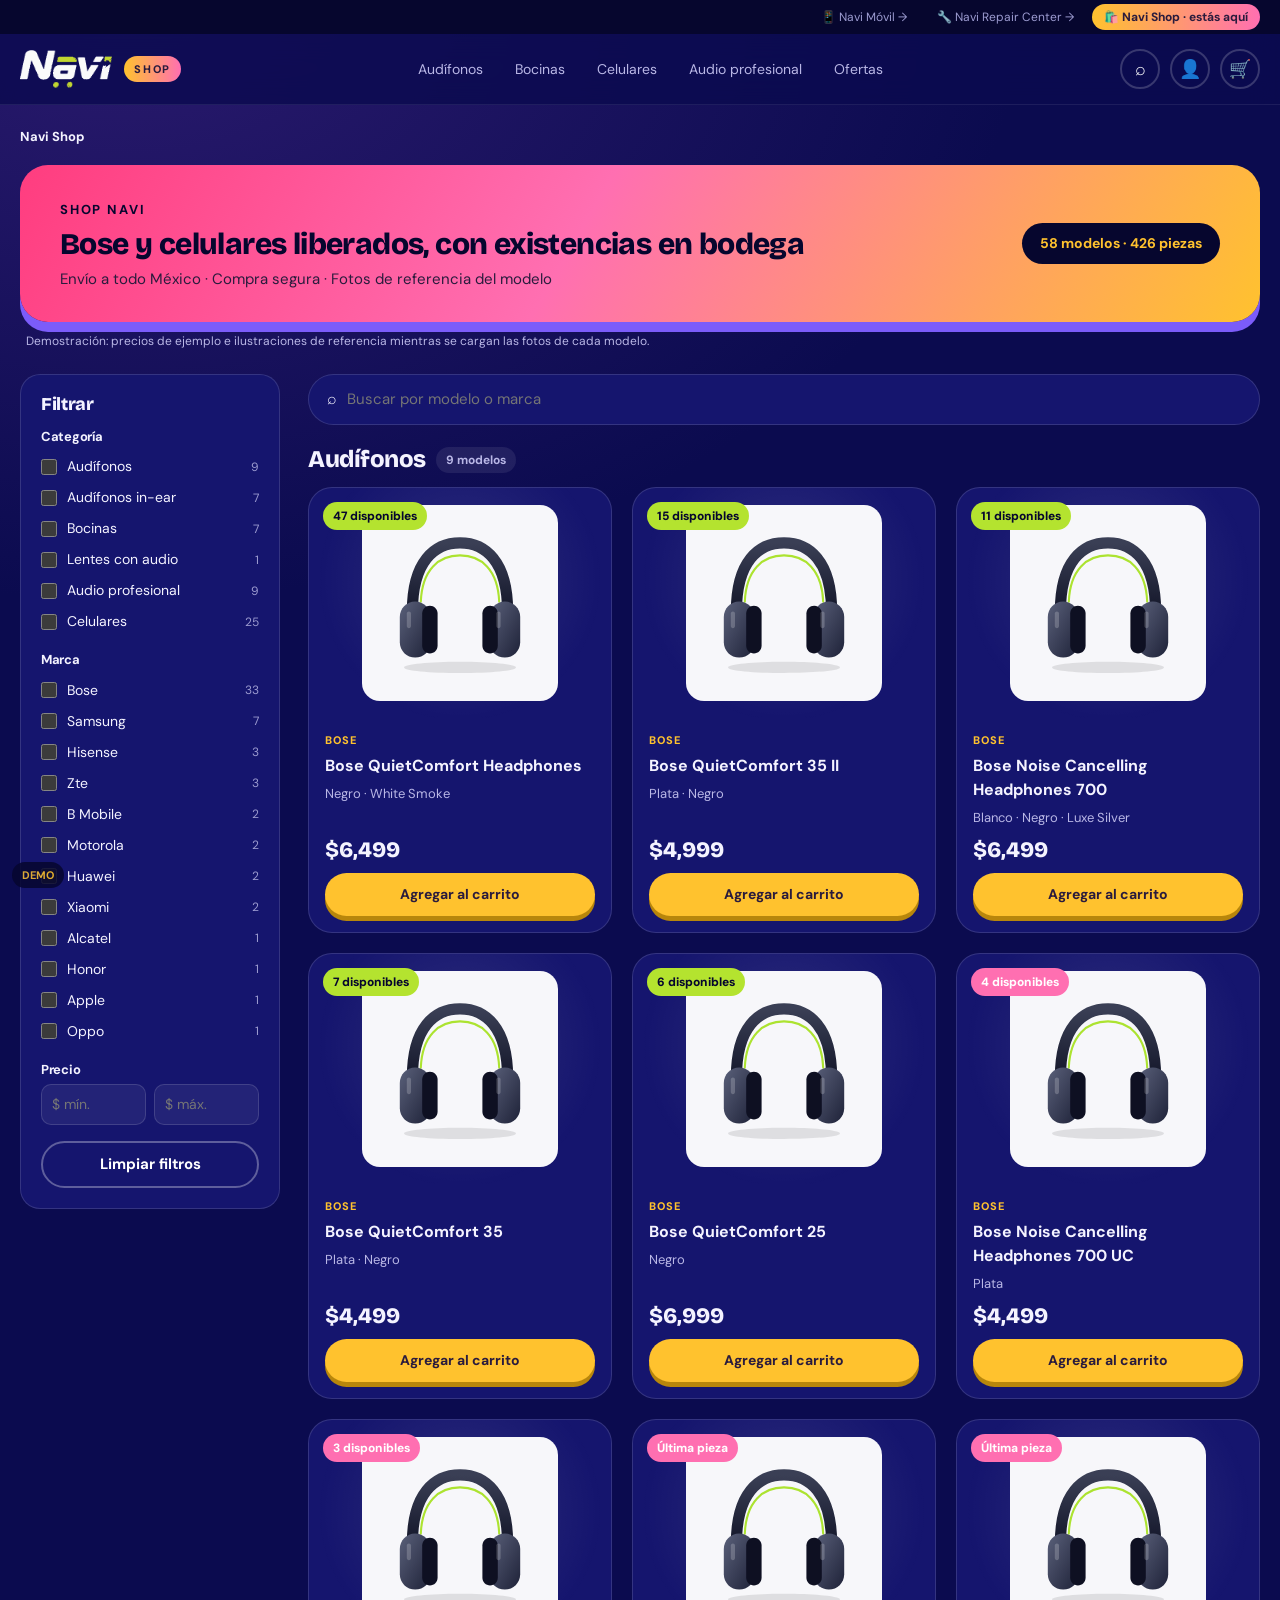
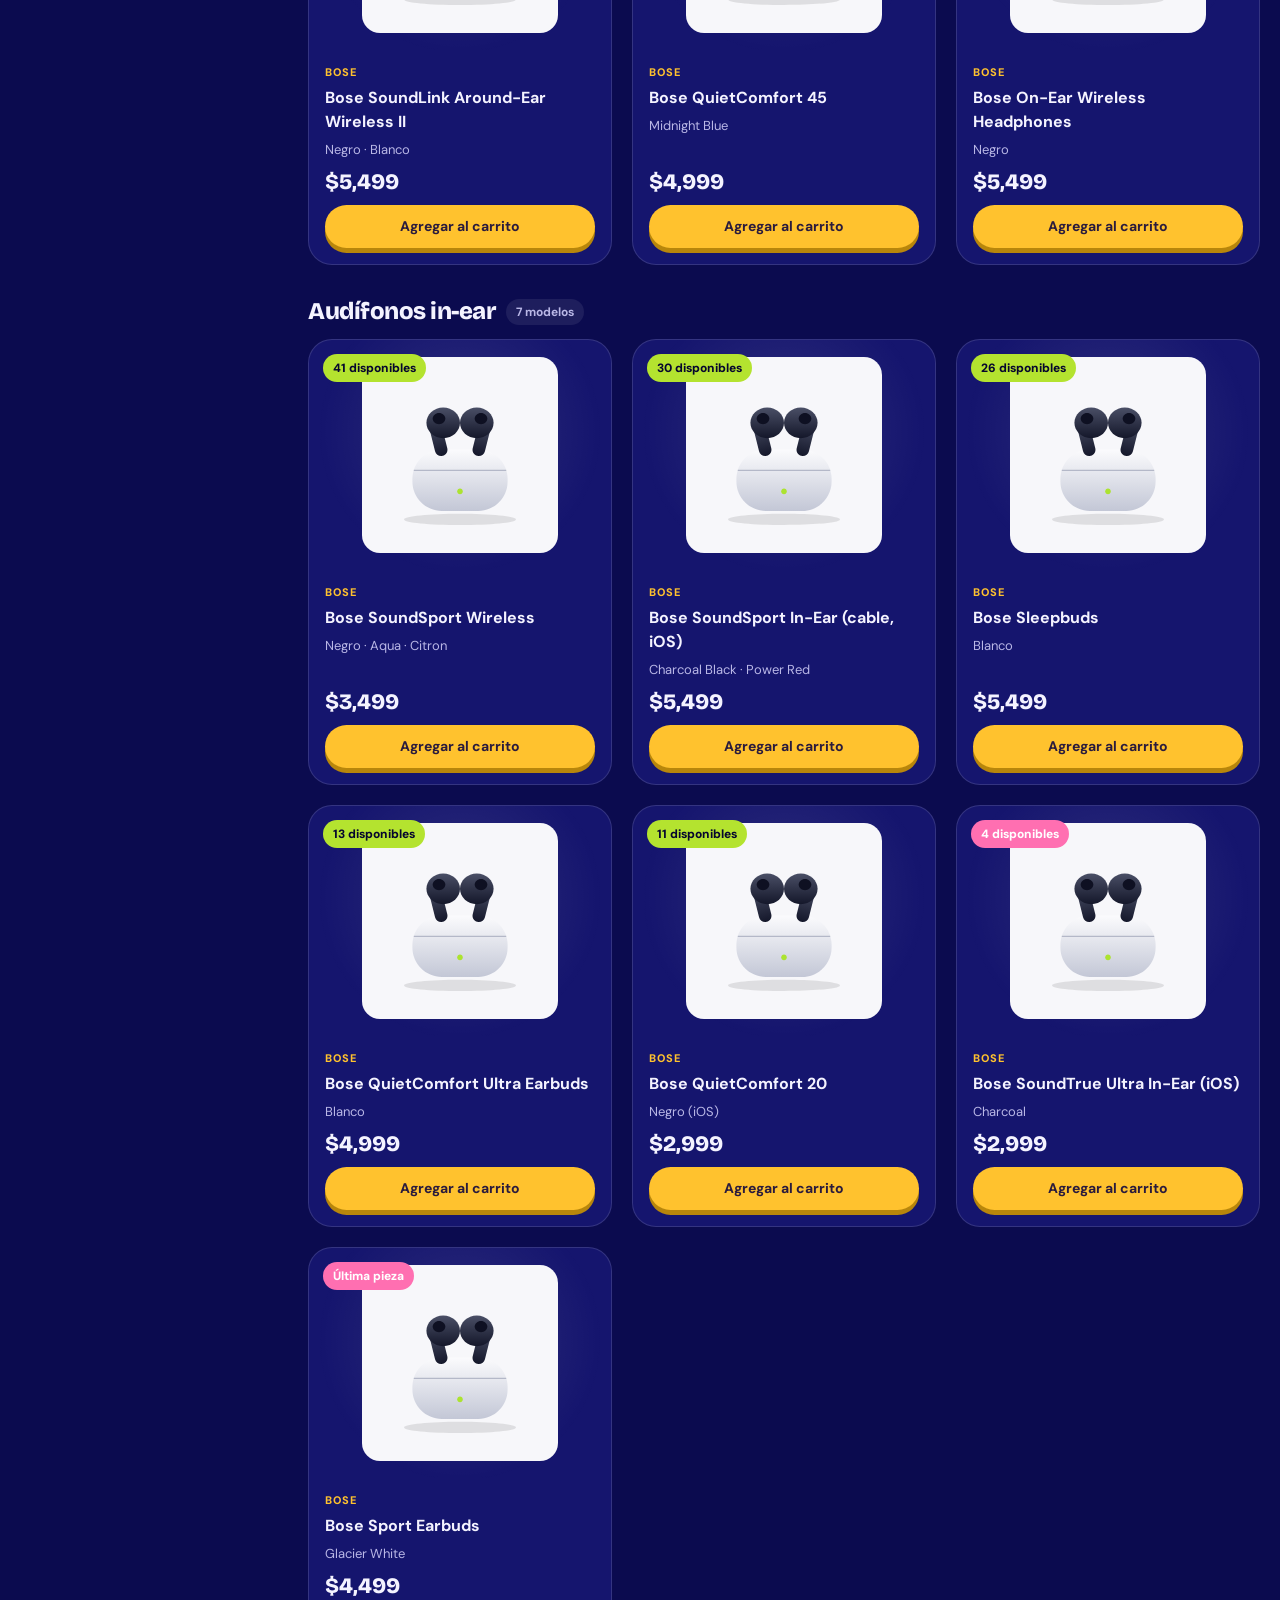
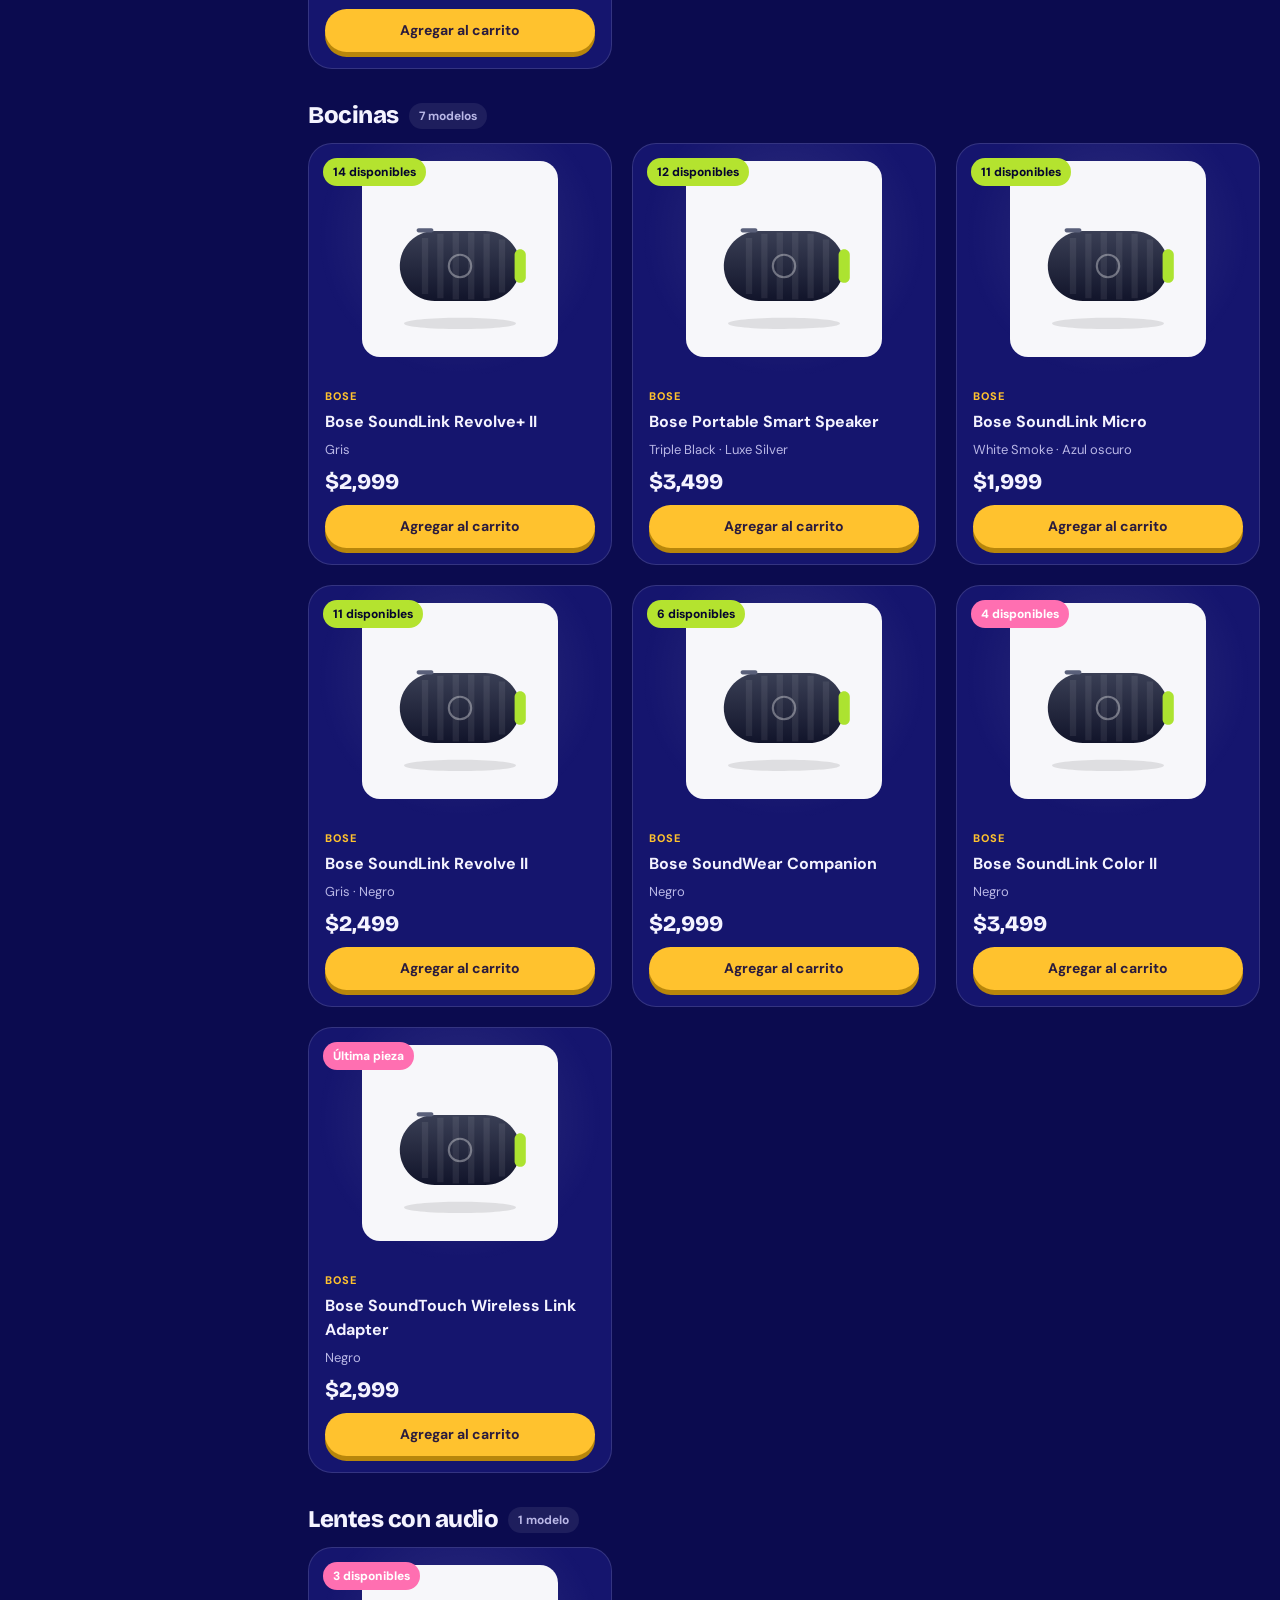
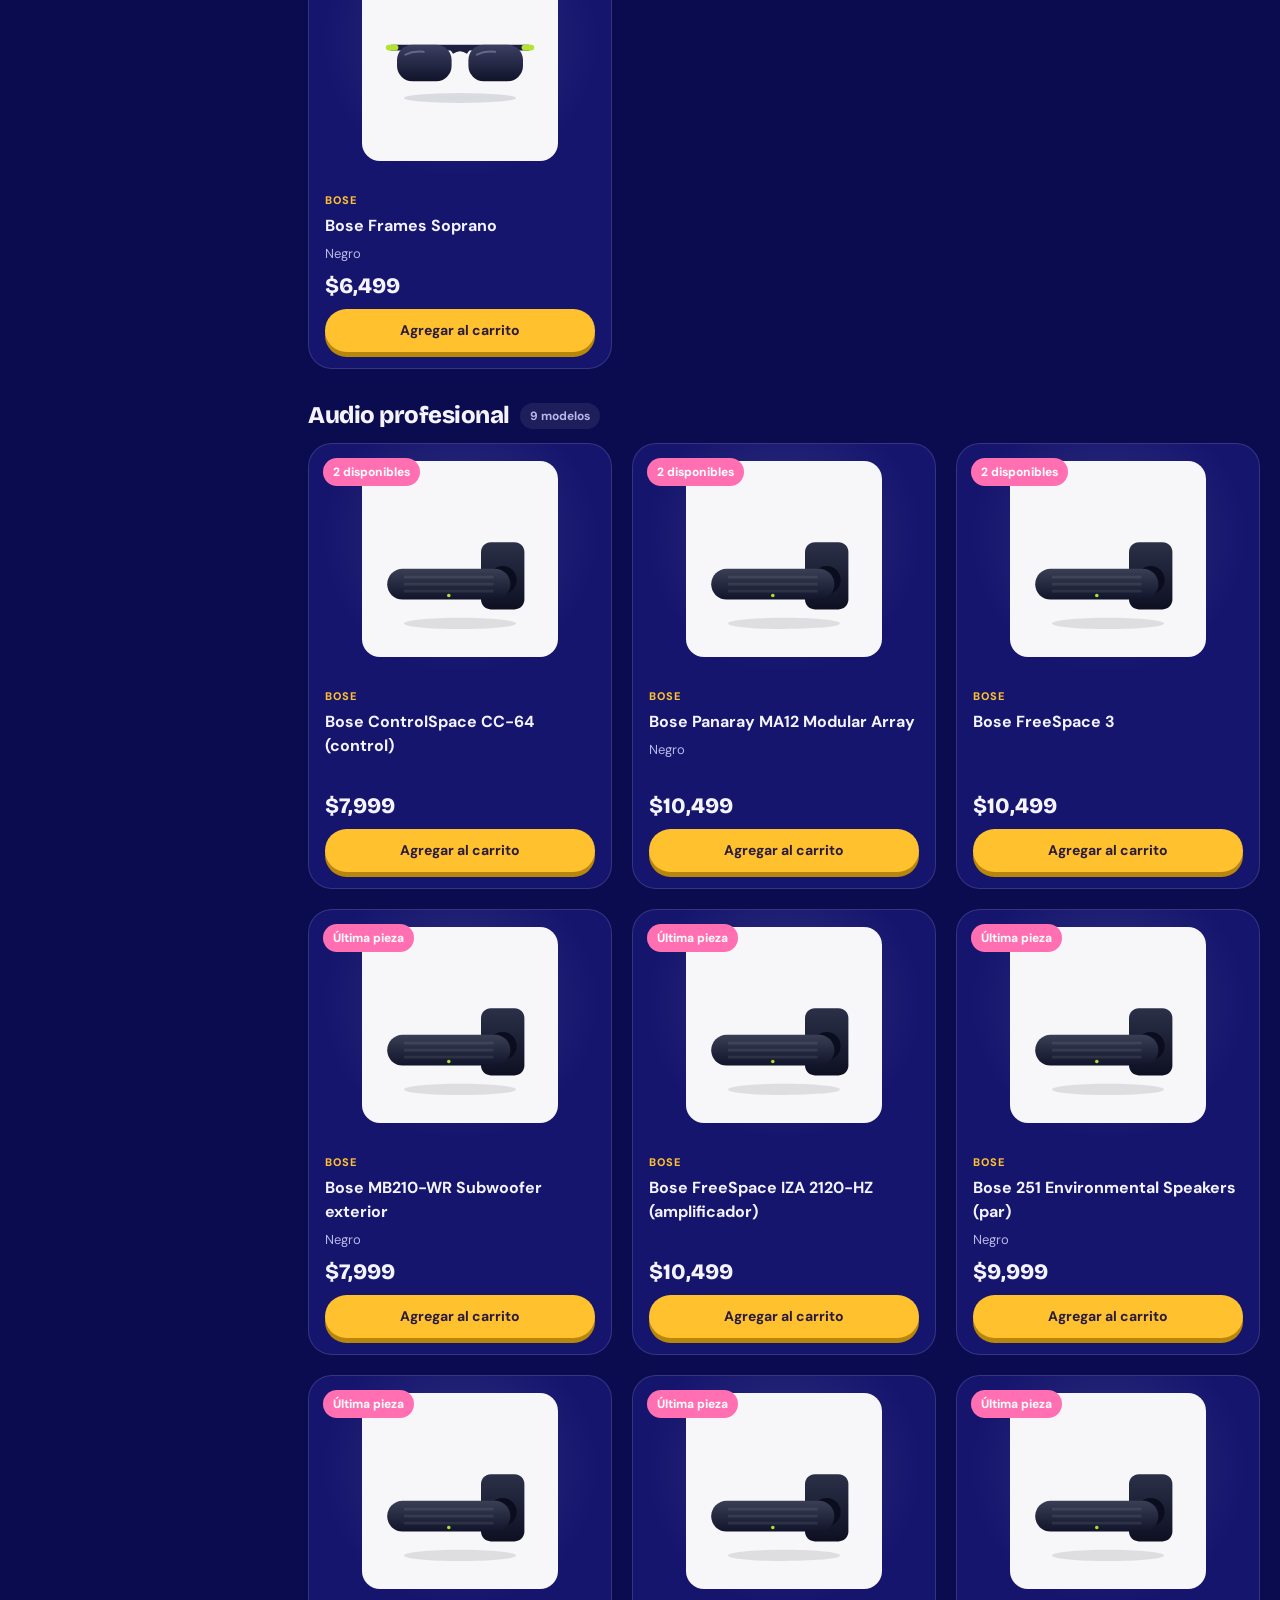
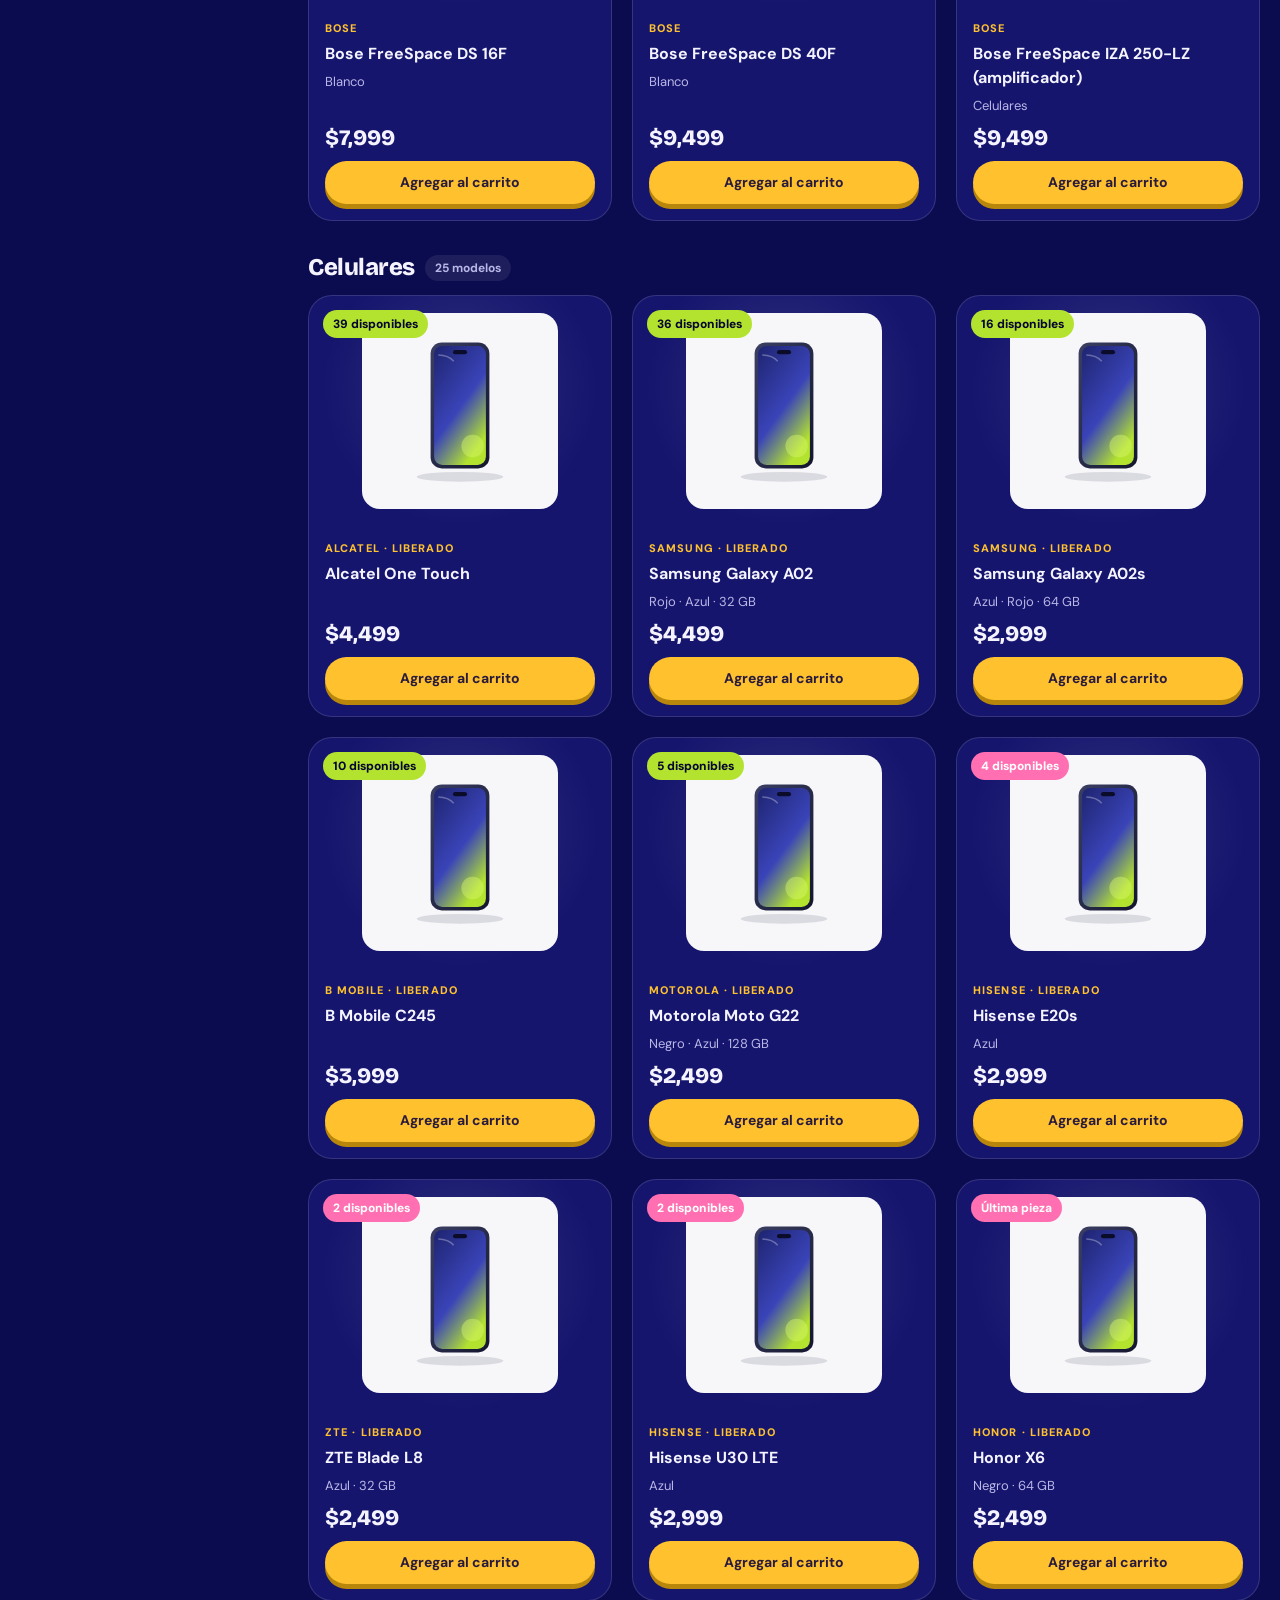
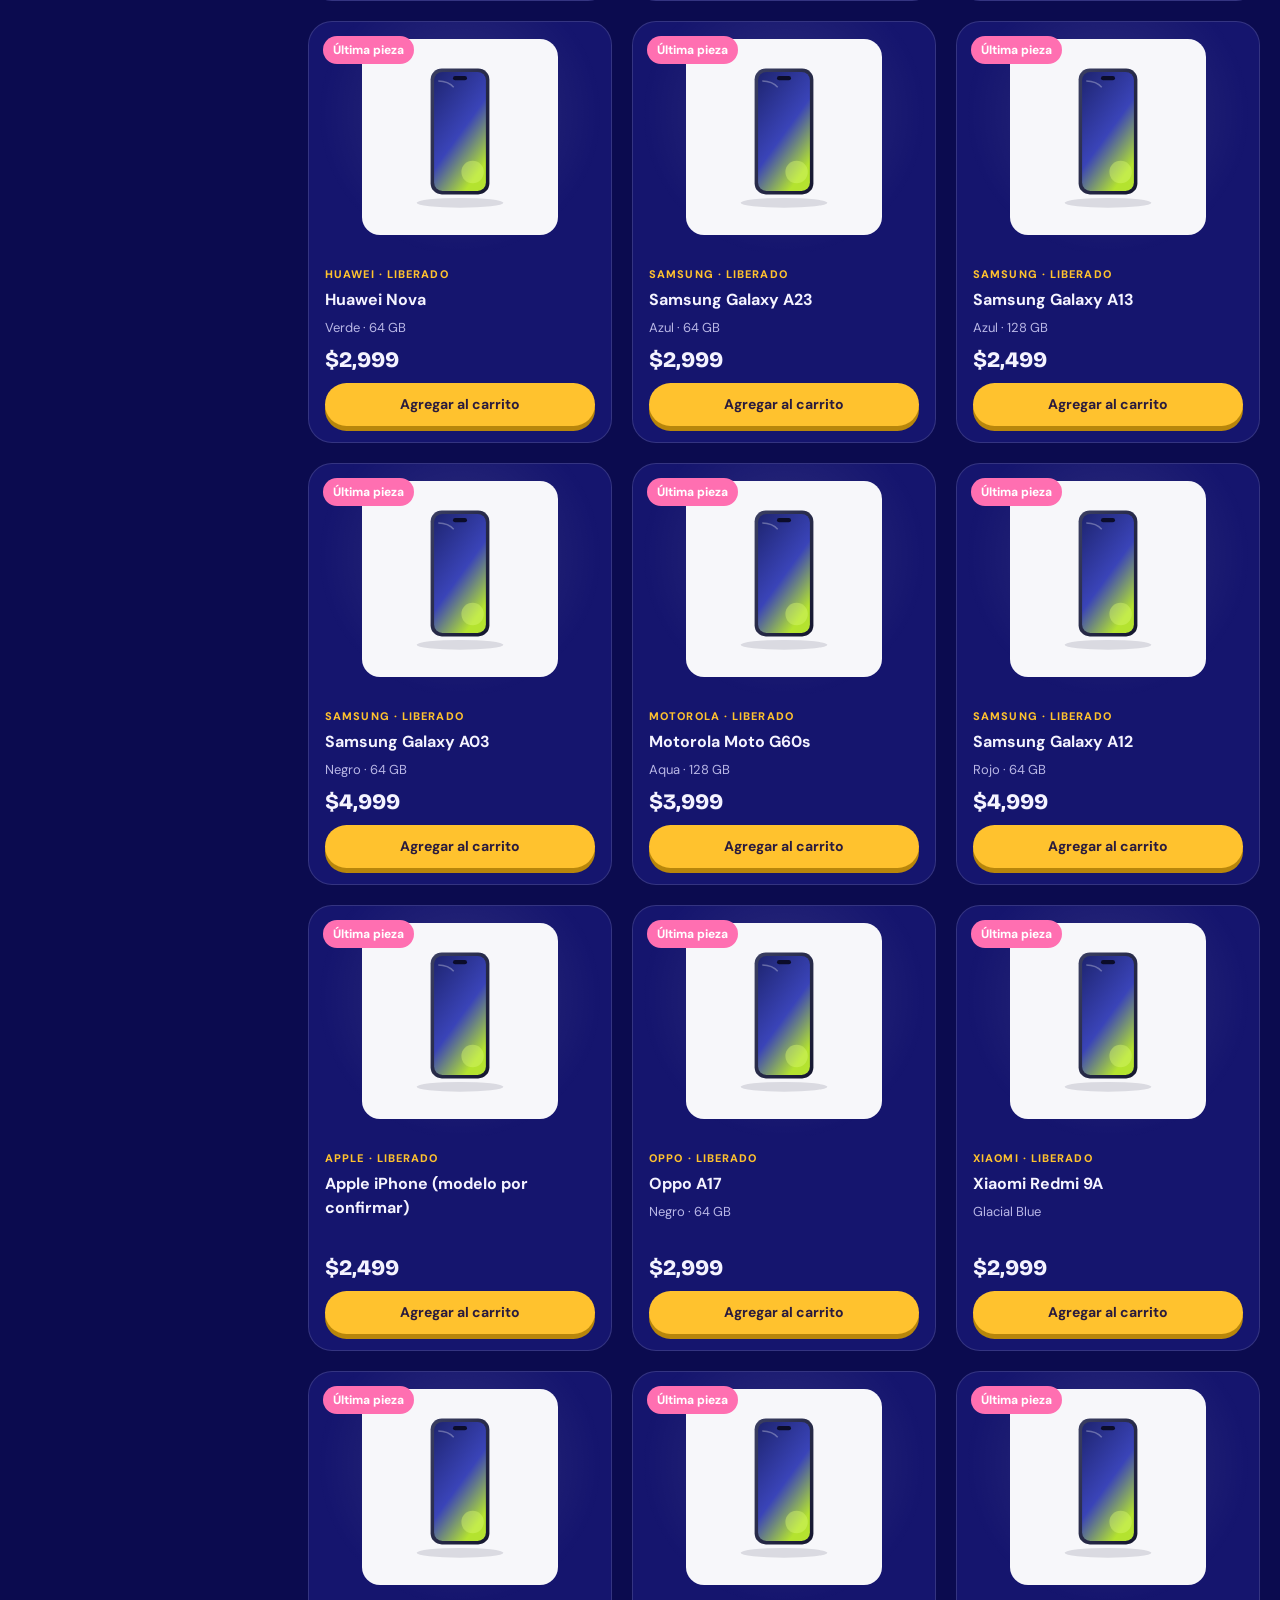
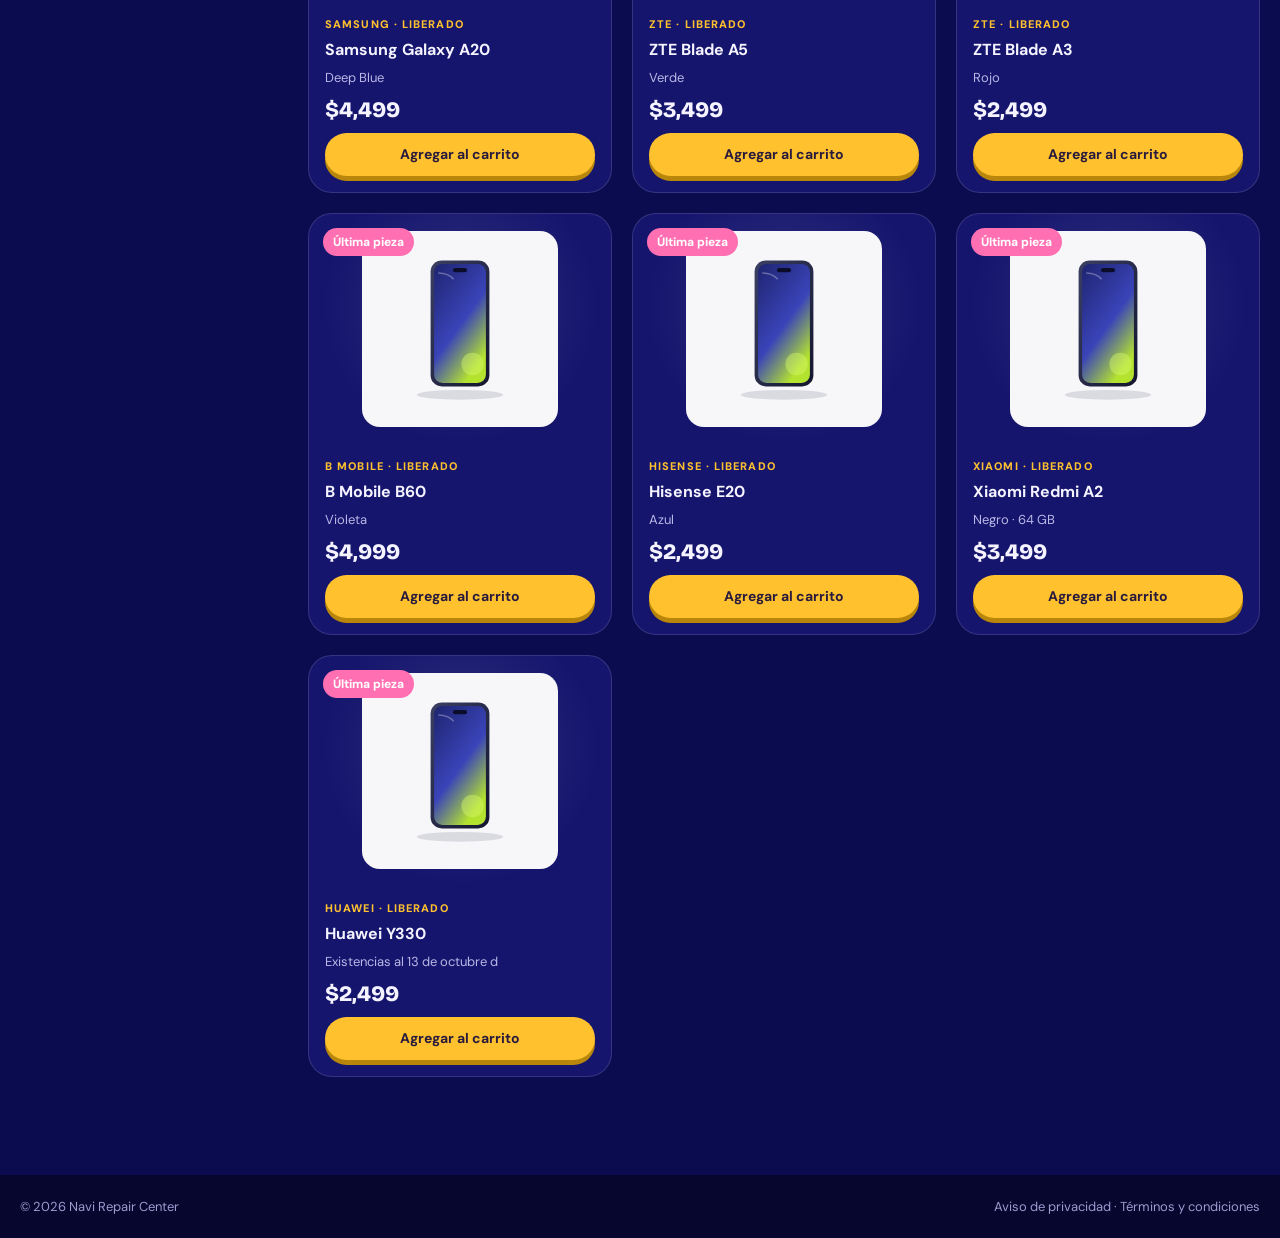
==== commit 724ab77b: "Shop: barra superior sin Todo Navi" ====
--- a/demo/shop/index.html
+++ b/demo/shop/index.html
@@ -10,7 +10,7 @@
 <link rel="preconnect" href="https://fonts.googleapis.com">
 <link rel="preconnect" href="https://fonts.gstatic.com" crossorigin>
 <link href="https://fonts.googleapis.com/css2?family=Bricolage+Grotesque:opsz,wght@12..96,600;12..96,800&family=DM+Sans:wght@400;500;700&display=swap" rel="stylesheet">
-<link rel="stylesheet" href="../rc.css?v=3">
+<link rel="stylesheet" href="../rc.css?v=4">
 <link rel="stylesheet" href="shop.css?v=3">
 <style>
 .banner{background:linear-gradient(120deg,#FF3D7F,#FF6FB1 45%,#FFC22E);color:#06062E;box-shadow:0 10px 0 #7B5CFA;border-radius:28px;padding:32px 40px;display:flex;justify-content:space-between;align-items:center;gap:20px;flex-wrap:wrap}
@@ -75,7 +75,7 @@
 <footer class="mini"><div class="wrap"><span>© 2026 Navi Repair Center</span><span>Aviso de privacidad · Términos y condiciones</span></div></footer>
 
 <script src="products.js?v=1"></script>
-<script src="shop.js?v=1"></script>
+<script src="shop.js?v=3"></script>
 <script>
 shopChrome();
 const $ = id => document.getElementById(id);
--- a/demo/rc.css
+++ b/demo/rc.css
@@ -26,7 +26,7 @@
 
 /* barra de secciones Navi */
 .sections{background:var(--deep);color:var(--muted);font-size:12px}
-.sections .wrap{display:flex;justify-content:space-between;align-items:center;gap:10px;min-height:34px}
+.sections .wrap{display:flex;justify-content:flex-end;align-items:center;gap:10px;min-height:34px}
 .sections nav{display:flex;gap:6px}
 .sections nav a{padding:4px 12px;border-radius:99px;white-space:nowrap}
 .sections nav a:hover{color:#fff}
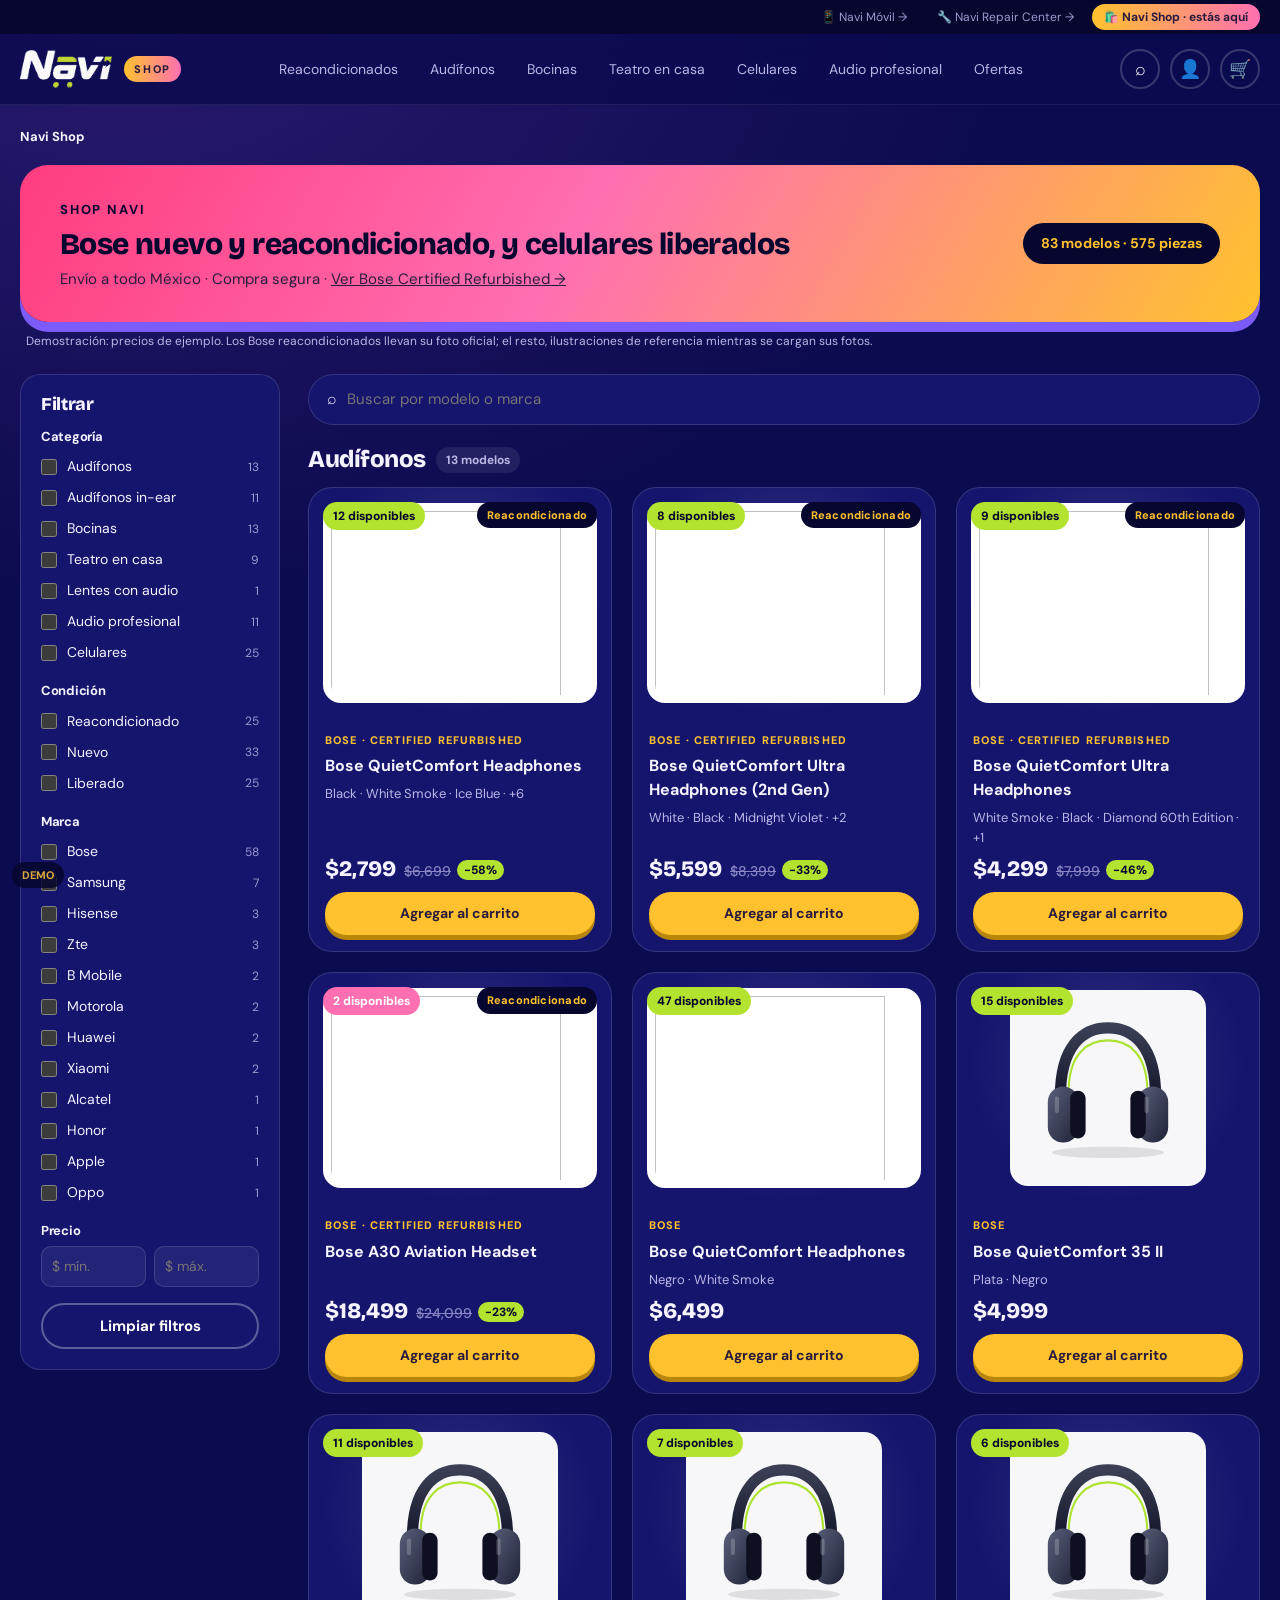
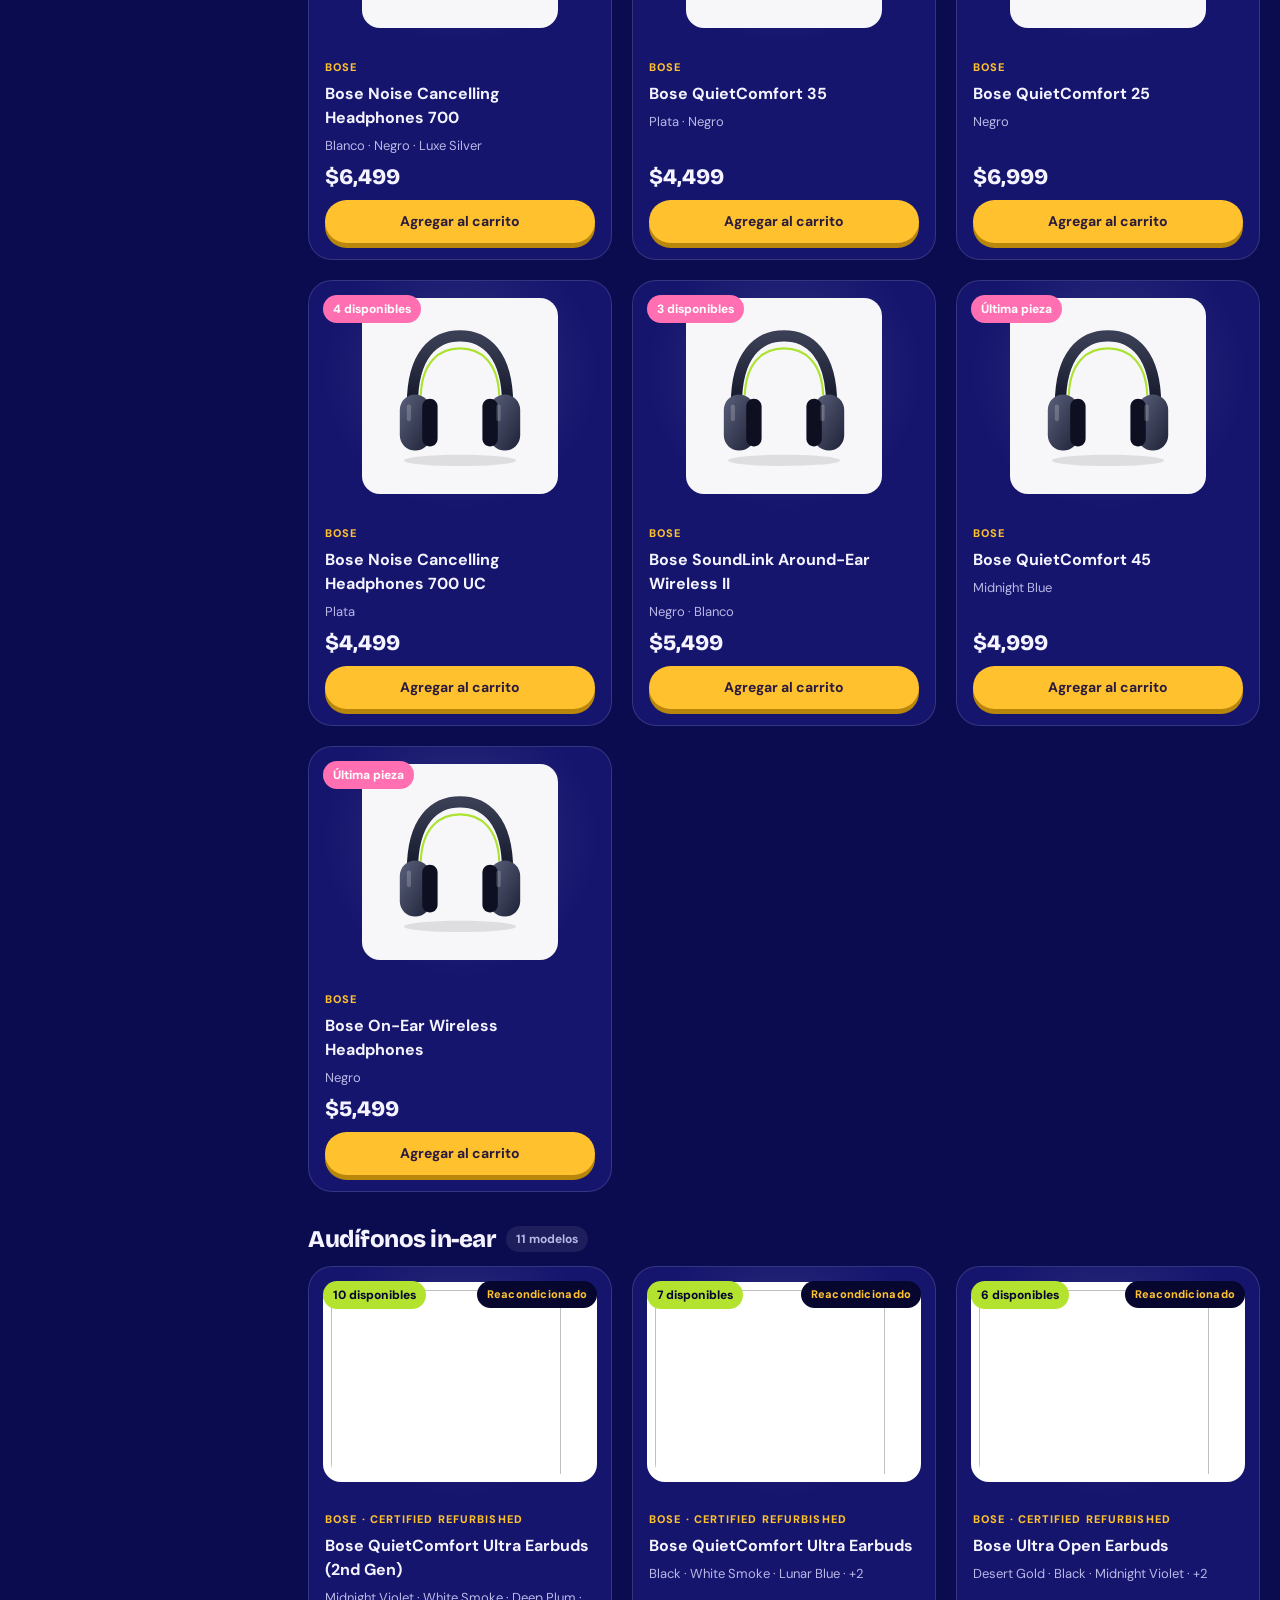
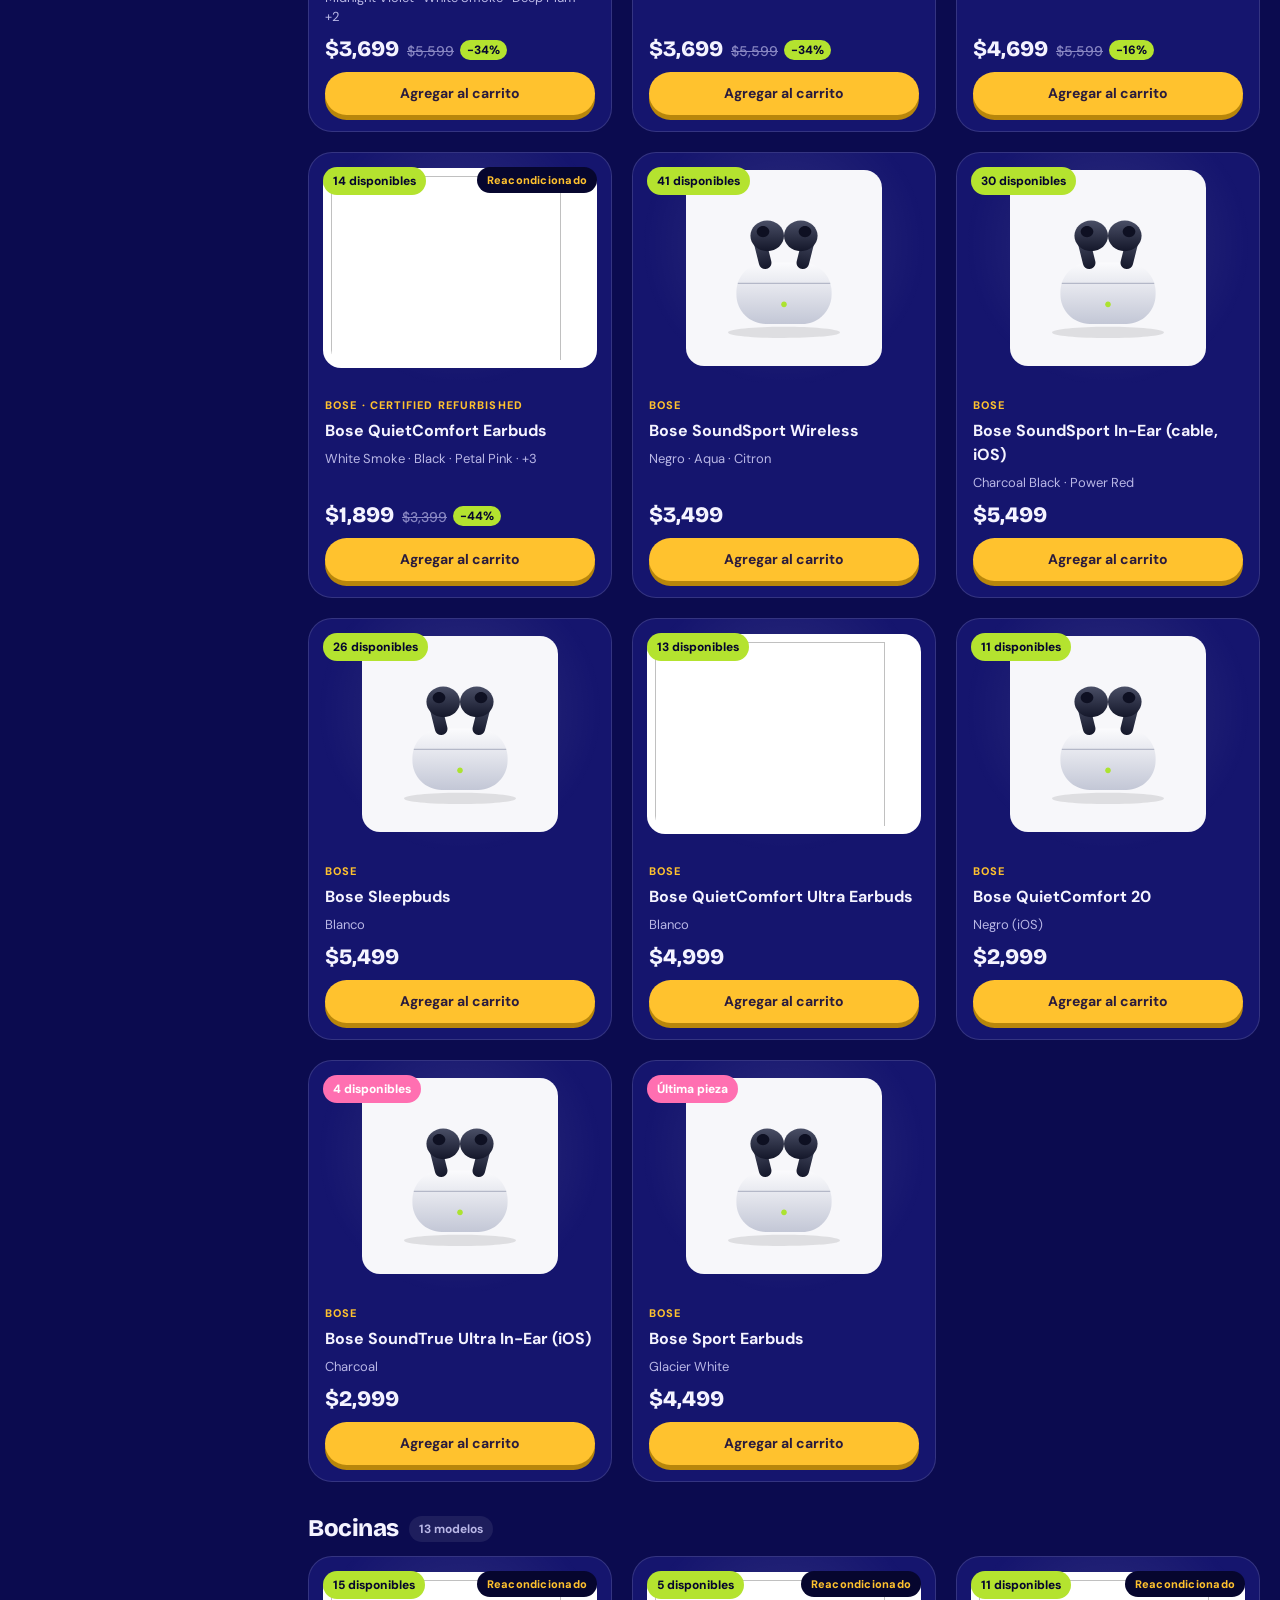
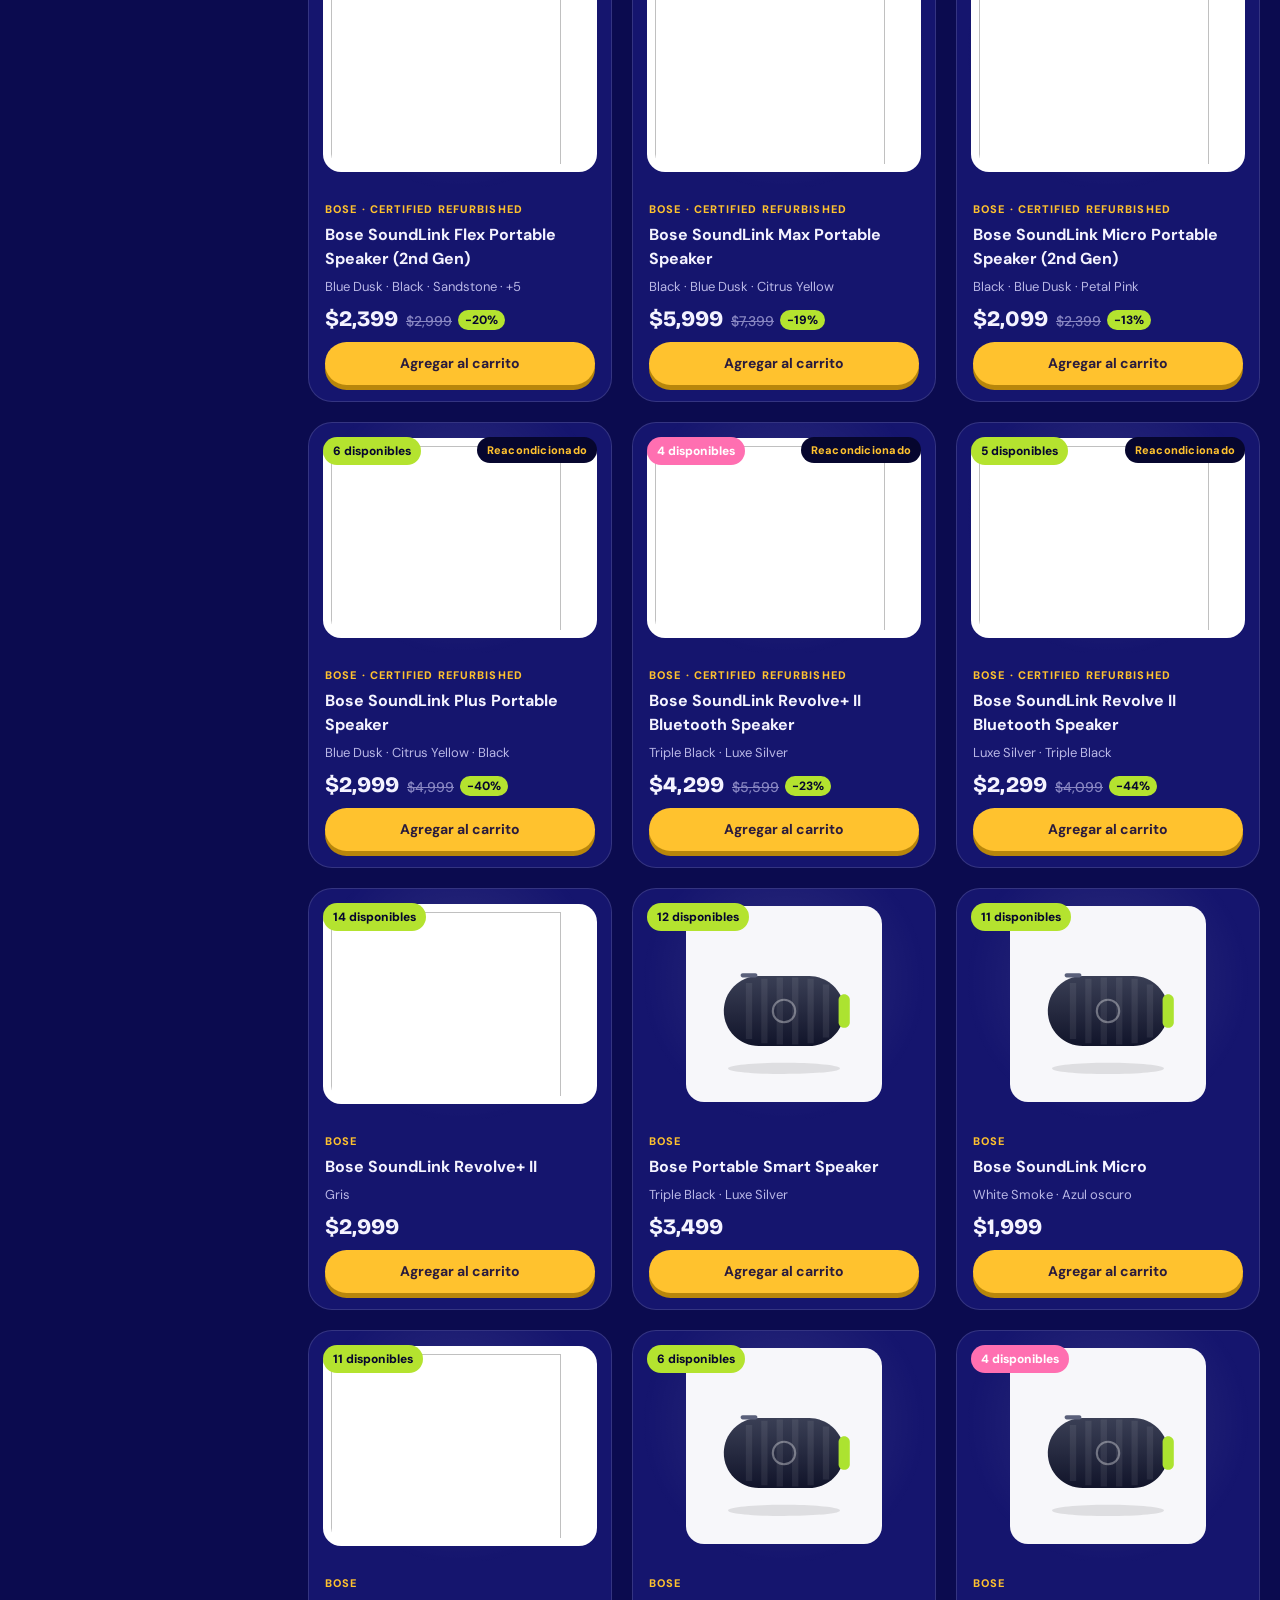
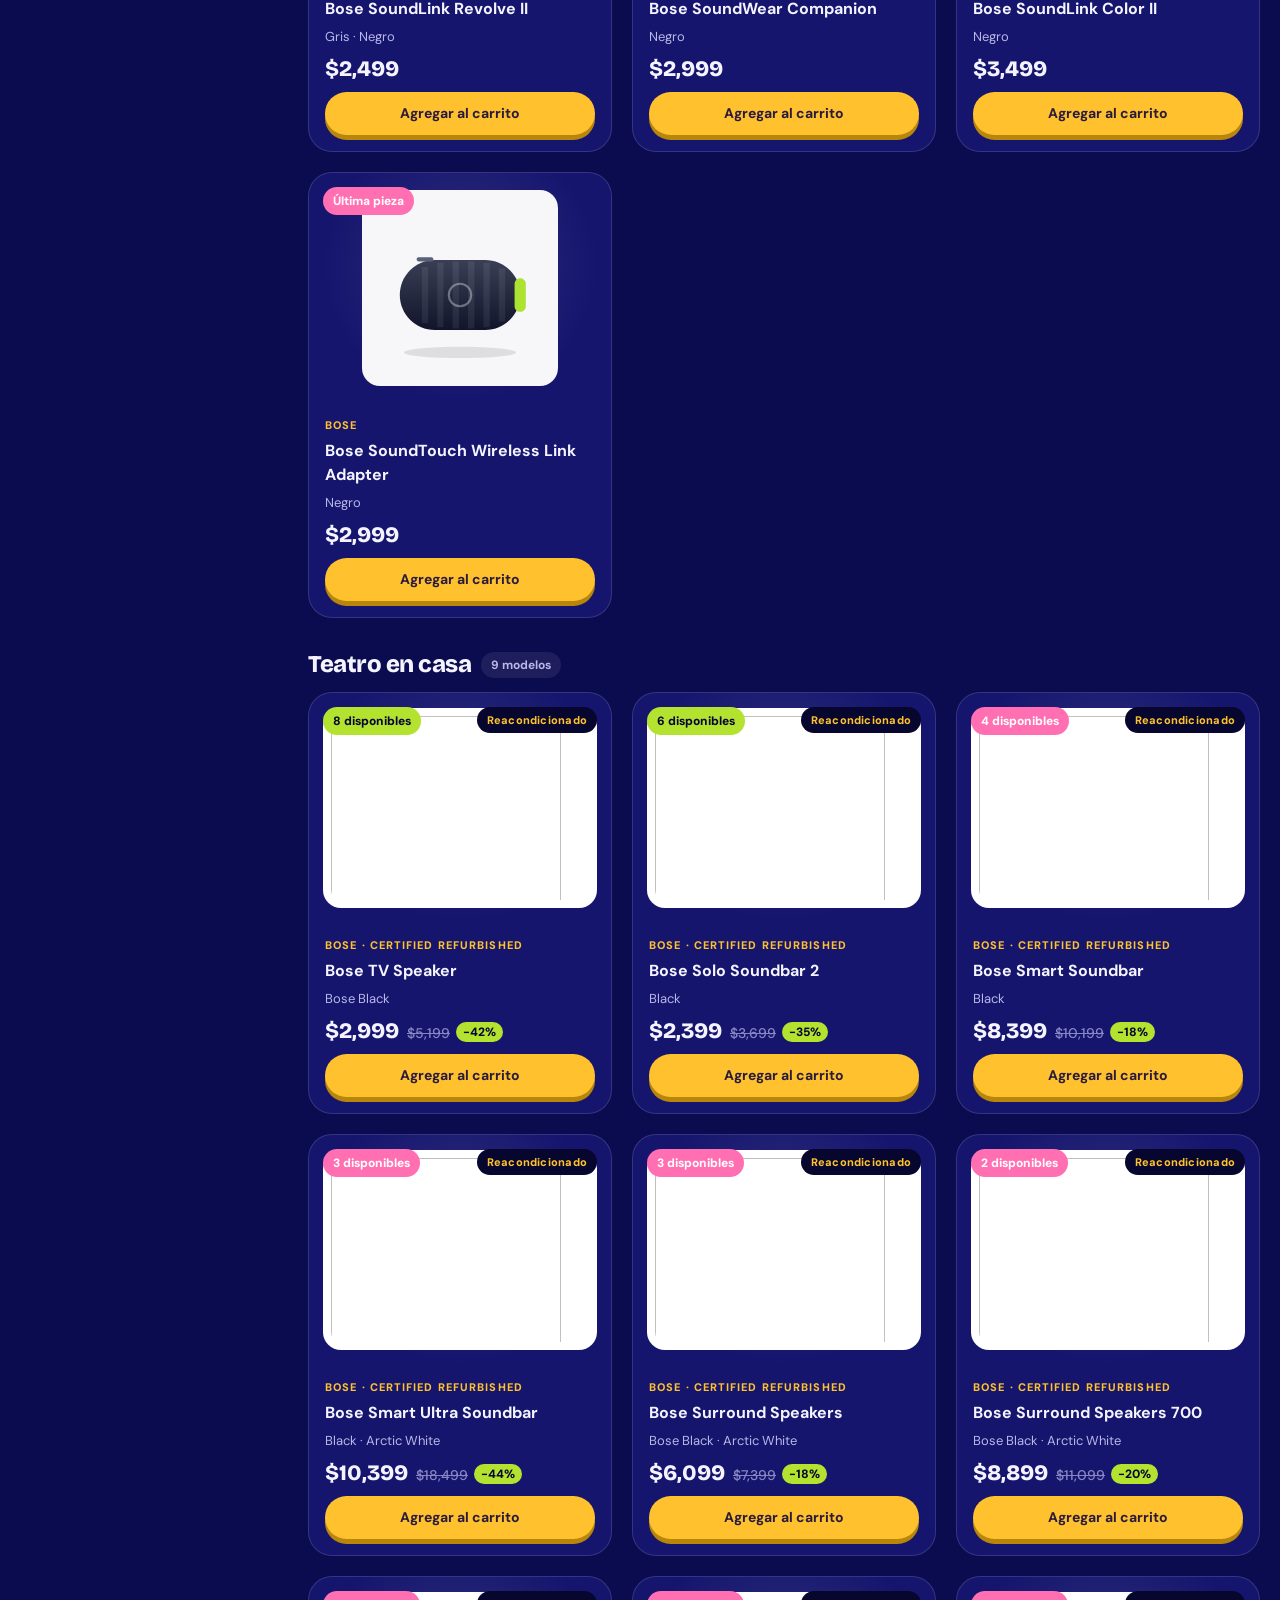
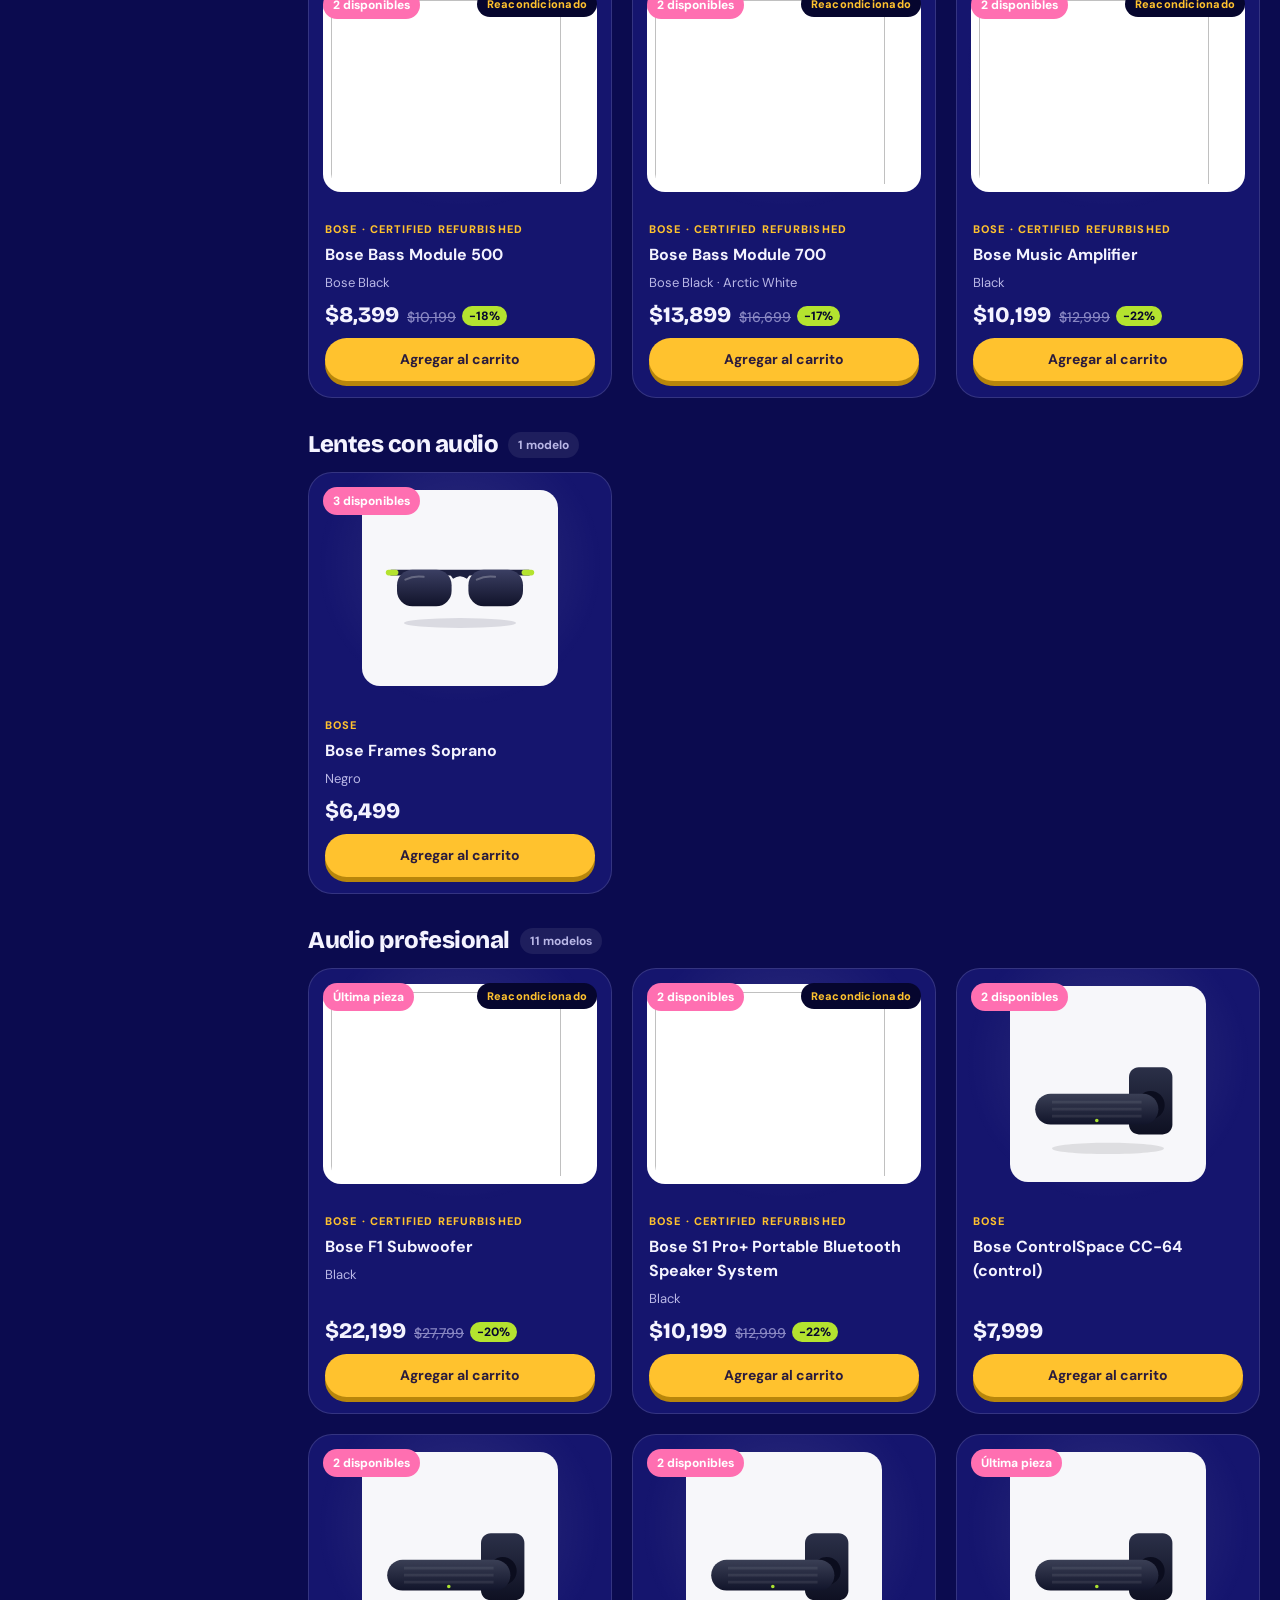
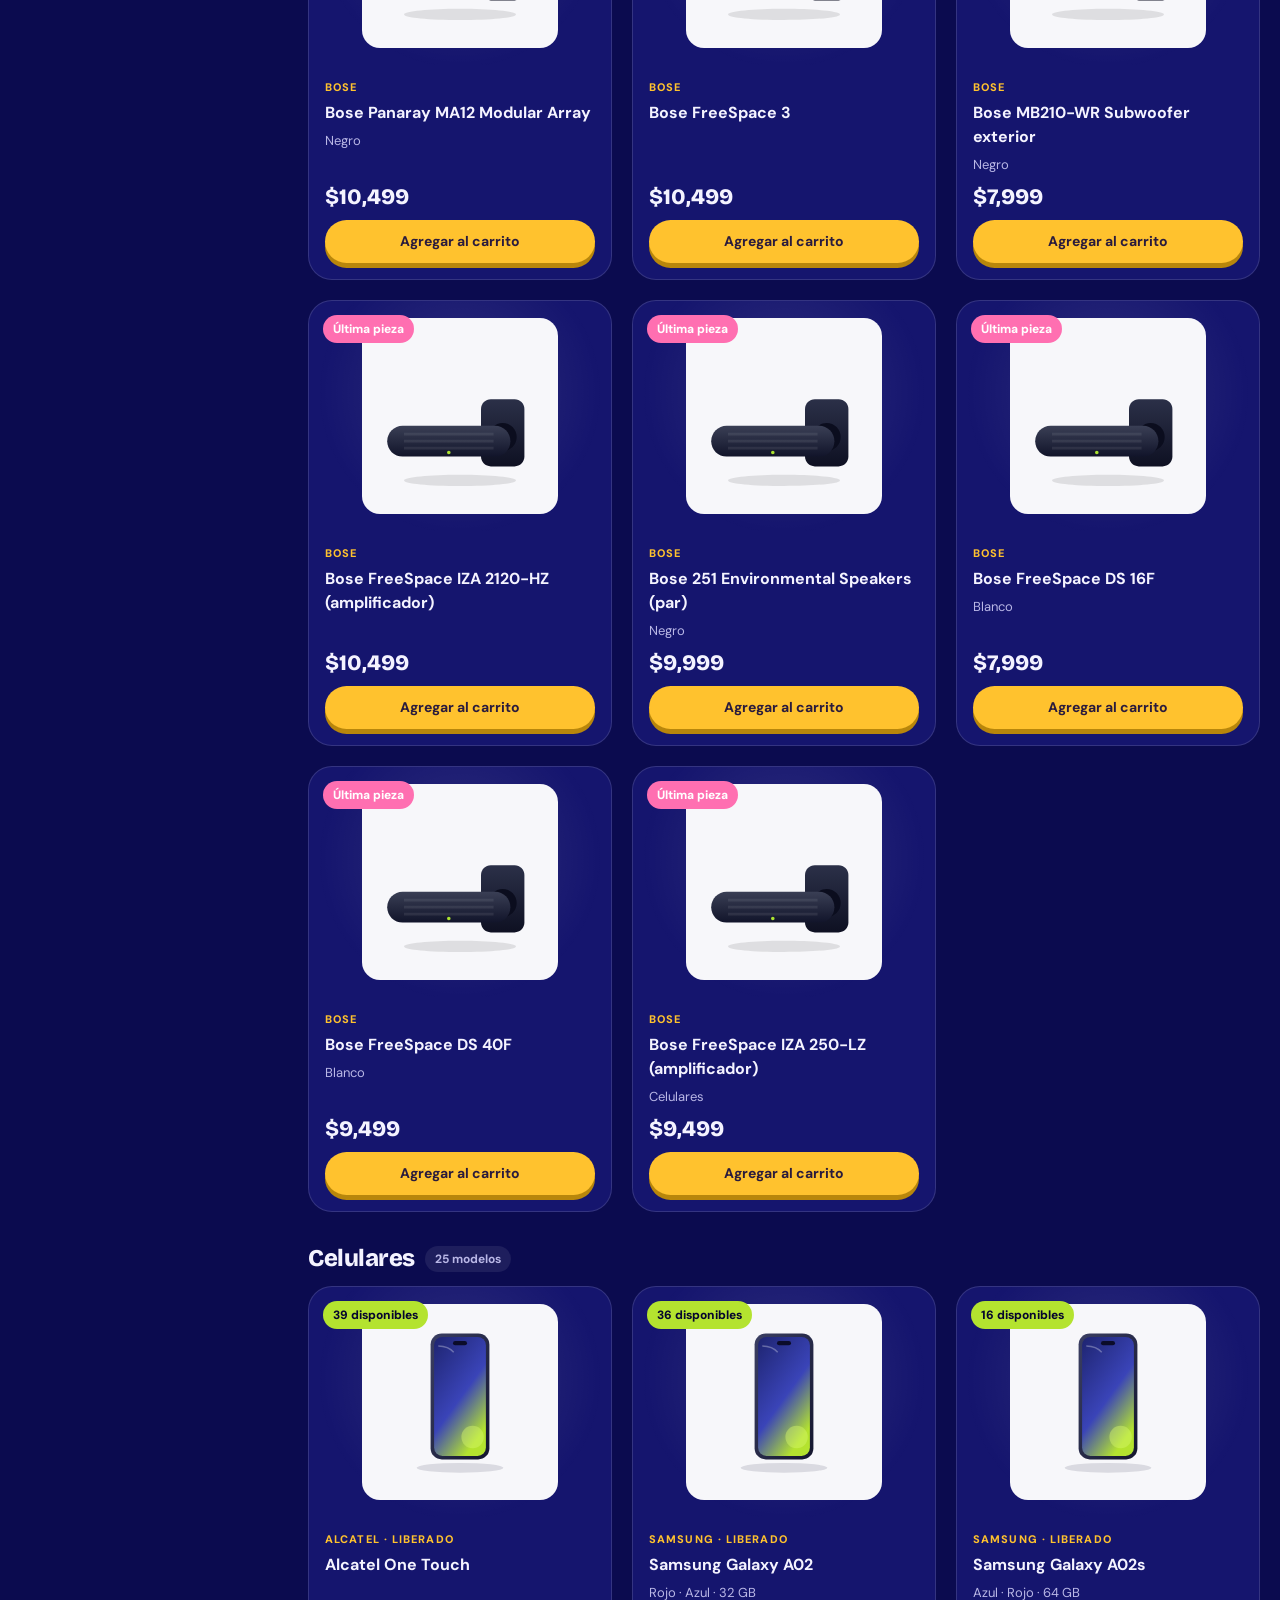
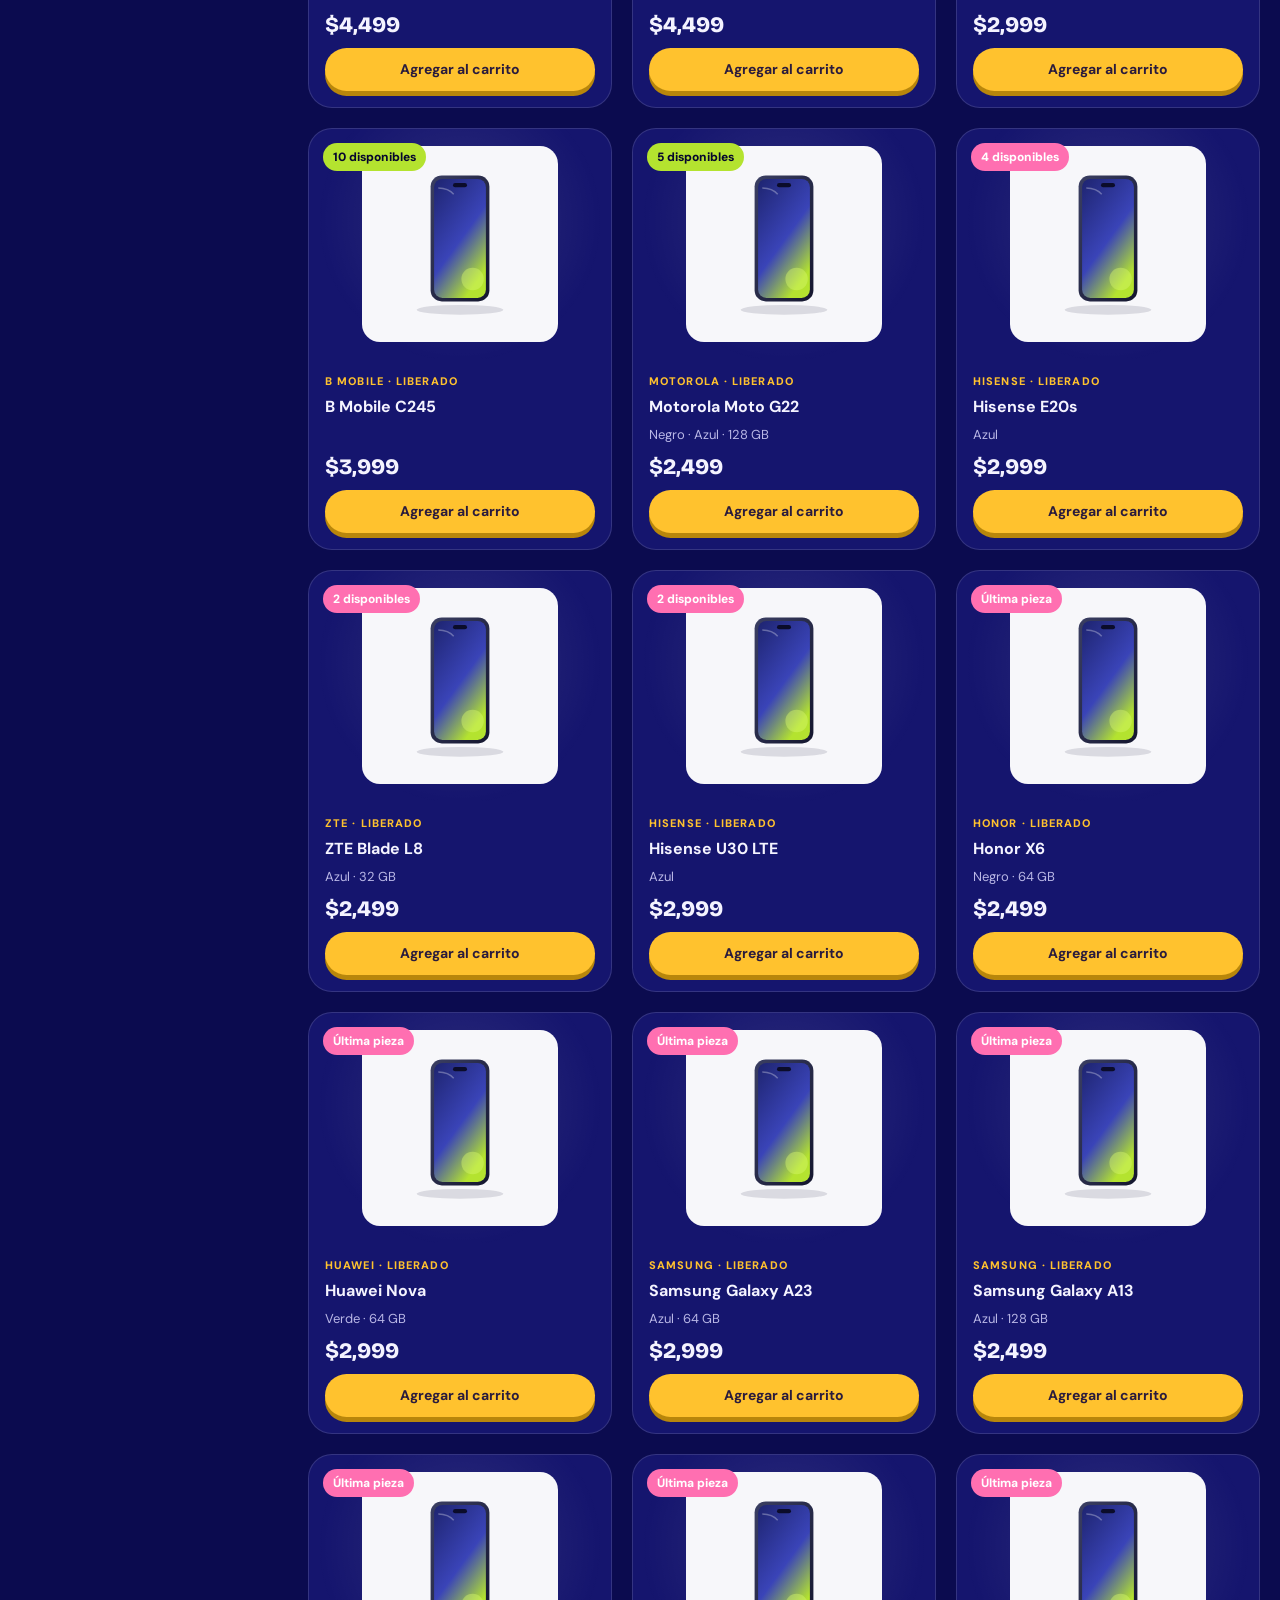
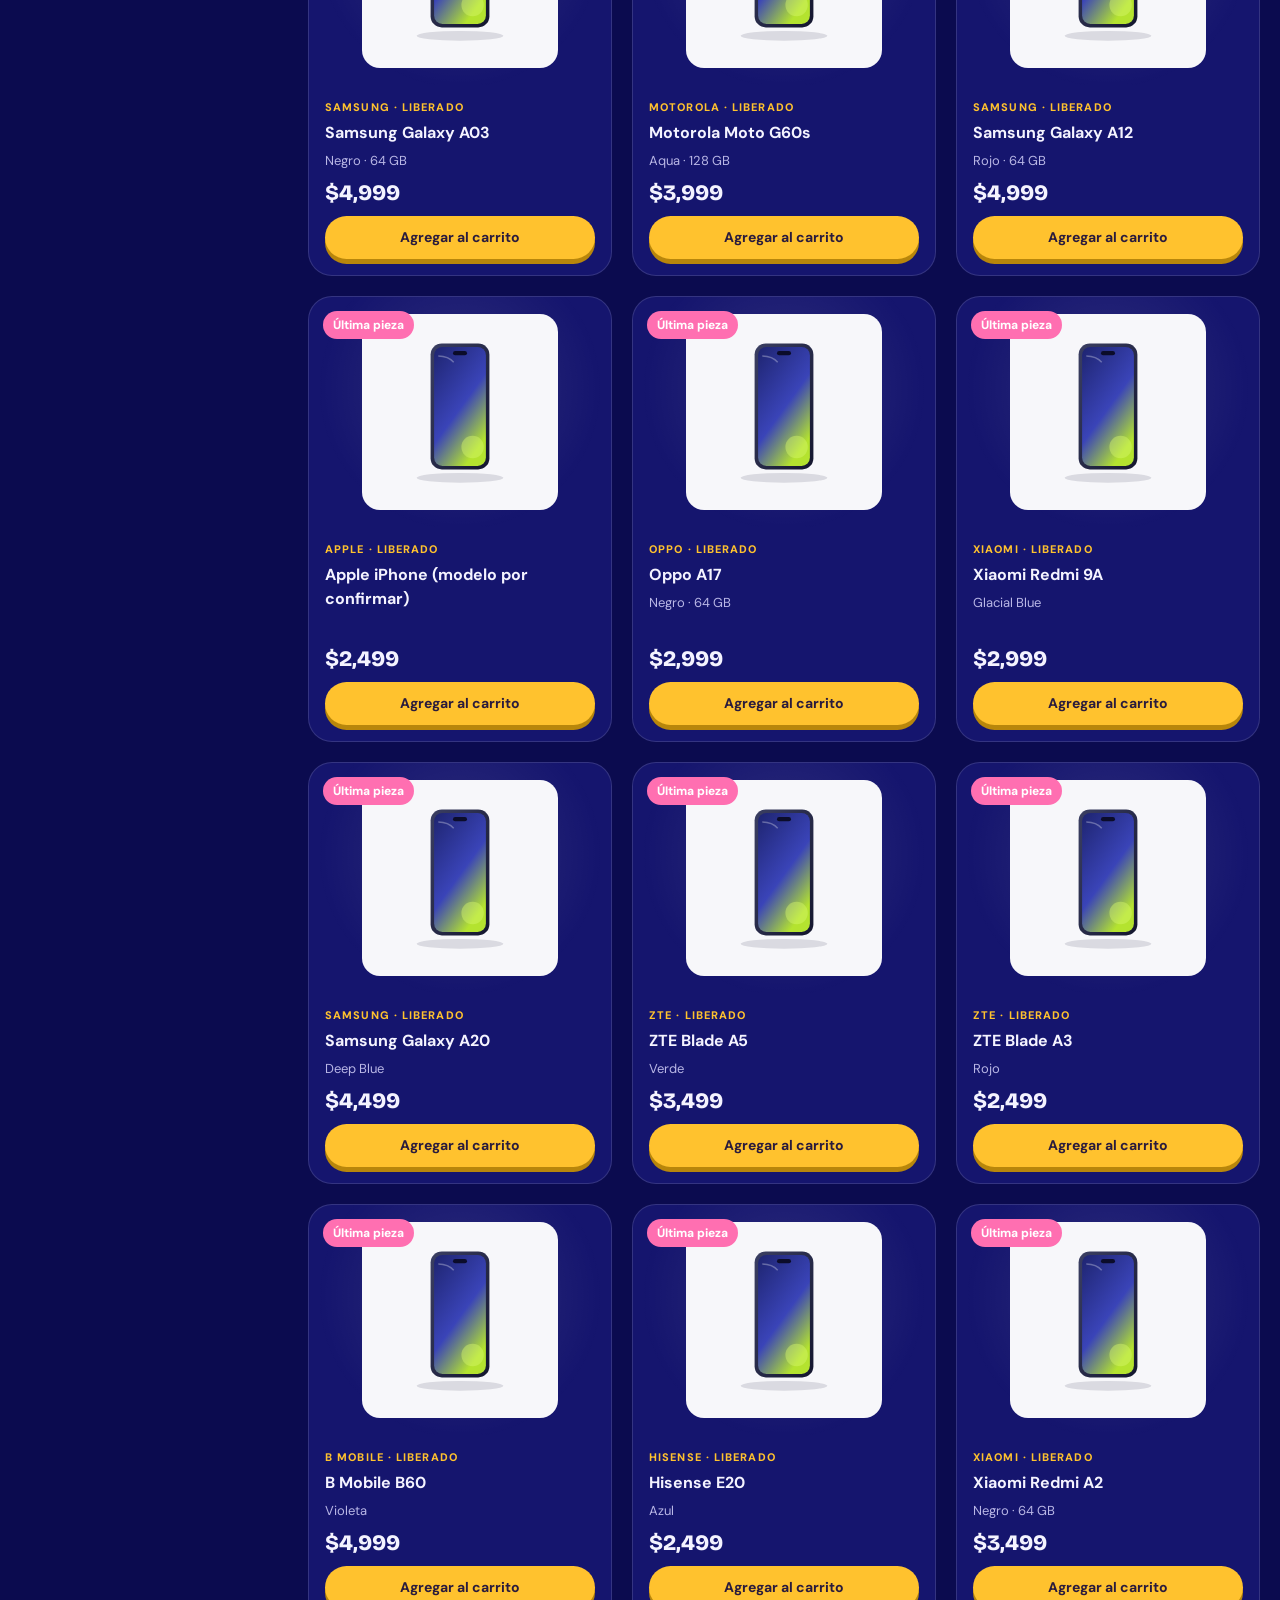
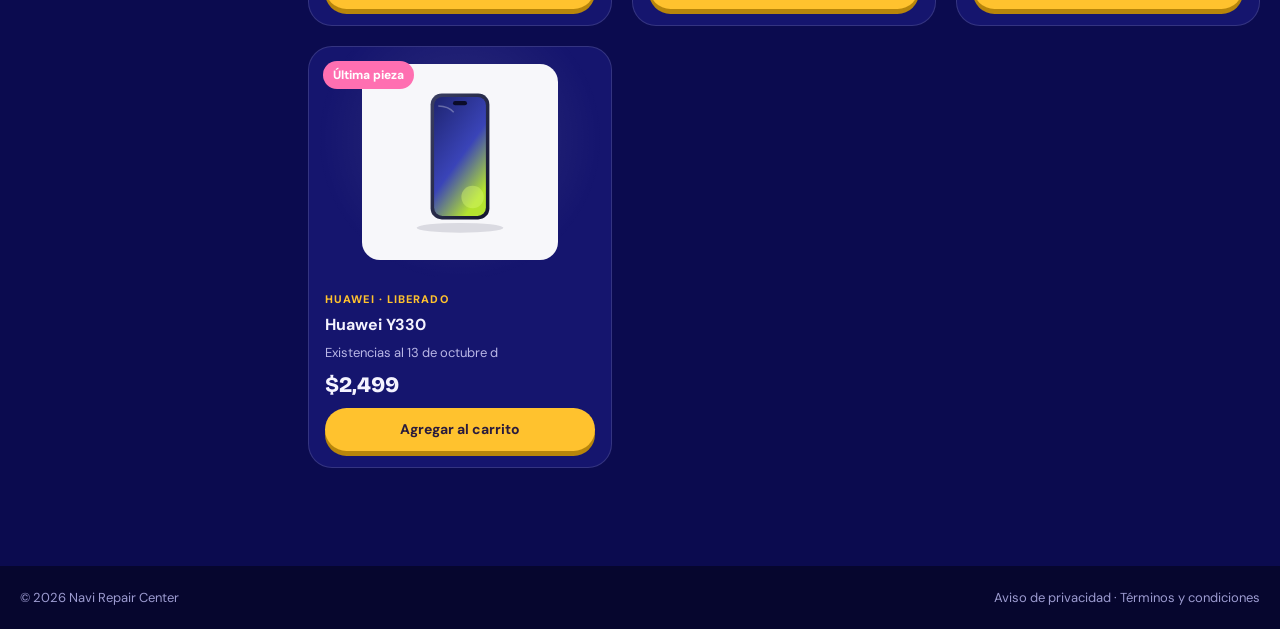
==== commit 33583e42: "Navi Shop: Bose Certified Refurbished con fotos" ====
--- a/demo/shop/index.html
+++ b/demo/shop/index.html
@@ -11,7 +11,7 @@
 <link rel="preconnect" href="https://fonts.gstatic.com" crossorigin>
 <link href="https://fonts.googleapis.com/css2?family=Bricolage+Grotesque:opsz,wght@12..96,600;12..96,800&family=DM+Sans:wght@400;500;700&display=swap" rel="stylesheet">
 <link rel="stylesheet" href="../rc.css?v=4">
-<link rel="stylesheet" href="shop.css?v=3">
+<link rel="stylesheet" href="shop.css?v=4">
 <style>
 .banner{background:linear-gradient(120deg,#FF3D7F,#FF6FB1 45%,#FFC22E);color:#06062E;box-shadow:0 10px 0 #7B5CFA;border-radius:28px;padding:32px 40px;display:flex;justify-content:space-between;align-items:center;gap:20px;flex-wrap:wrap}
 .banner small{font-size:13px;font-weight:700;letter-spacing:.14em;color:#06062E}
@@ -53,14 +53,15 @@
 <main class="wrap">
   <div class="crumb"><b>Navi Shop</b></div>
   <section class="banner">
-    <div><small>SHOP NAVI</small><h1>Bose y celulares liberados, con existencias en bodega</h1><p>Envío a todo México · Compra segura · Fotos de referencia del modelo</p></div>
+    <div><small>SHOP NAVI</small><h1>Bose nuevo y reacondicionado, y celulares liberados</h1><p>Envío a todo México · Compra segura · <a href="#reacondicionados" style="text-decoration:underline">Ver Bose Certified Refurbished →</a></p></div>
     <span class="promo" id="promo"></span>
   </section>
-  <p class="demo-note">Demostración: precios de ejemplo e ilustraciones de referencia mientras se cargan las fotos de cada modelo.</p>
+  <p class="demo-note">Demostración: precios de ejemplo. Los Bose reacondicionados llevan su foto oficial; el resto, ilustraciones de referencia mientras se cargan sus fotos.</p>
   <div class="layout">
     <aside class="filters" id="filters">
       <h2>Filtrar</h2>
       <h3>Categoría</h3><div id="fCat"></div>
+      <h3>Condición</h3><div id="fCond"></div>
       <h3>Marca</h3><div id="fBrand"></div>
       <h3>Precio</h3><div class="range"><input id="pMin" inputmode="numeric" placeholder="$ mín." aria-label="Precio mínimo"><input id="pMax" inputmode="numeric" placeholder="$ máx." aria-label="Precio máximo"></div>
       <button class="btn btn-line" id="clear">Limpiar filtros</button>
@@ -74,8 +75,8 @@
 </main>
 <footer class="mini"><div class="wrap"><span>© 2026 Navi Repair Center</span><span>Aviso de privacidad · Términos y condiciones</span></div></footer>
 
-<script src="products.js?v=1"></script>
-<script src="shop.js?v=3"></script>
+<script src="products.js?v=2"></script>
+<script src="shop.js?v=4"></script>
 <script>
 shopChrome();
 const $ = id => document.getElementById(id);
@@ -84,15 +85,17 @@
 const brands = [...SHOP_PRODUCTS.reduce((m, p) => m.set(p.brand, (m.get(p.brand) || 0) + 1), new Map())].sort((a, b) => b[1] - a[1]);
 const title = s => s.toLowerCase().replace(/(^|\s)\S/g, c => c.toUpperCase());
 $('fCat').innerHTML = SHOP_CATS.map(c => `<label class="opt"><input type="checkbox" value="${c.id}" data-f="cat"><span>${c.name}</span><em>${SHOP_PRODUCTS.filter(p => p.cat === c.id).length}</em></label>`).join('');
+$('fCond').innerHTML = ['Reacondicionado', 'Nuevo', 'Liberado'].map(c => `<label class="opt"><input type="checkbox" value="${c}" data-f="cond"><span>${c}</span><em>${SHOP_PRODUCTS.filter(p => p.cond === c).length}</em></label>`).join('');
 $('fBrand').innerHTML = brands.map(([b, n]) => `<label class="opt"><input type="checkbox" value="${b}" data-f="brand"><span>${title(b)}</span><em>${n}</em></label>`).join('');
 let ofertas = false;
 
 const render = () => {
   const cats = [...document.querySelectorAll('[data-f=cat]:checked')].map(i => i.value);
   const brs = [...document.querySelectorAll('[data-f=brand]:checked')].map(i => i.value);
+  const conds = [...document.querySelectorAll('[data-f=cond]:checked')].map(i => i.value);
   const min = +$('pMin').value.replace(/\D/g, '') || 0, max = +$('pMax').value.replace(/\D/g, '') || Infinity;
   const q = $('q').value.trim().toLowerCase();
-  const list = SHOP_PRODUCTS.filter(p => (!cats.length || cats.includes(p.cat)) && (!brs.length || brs.includes(p.brand))
+  const list = SHOP_PRODUCTS.filter(p => (!cats.length || cats.includes(p.cat)) && (!brs.length || brs.includes(p.brand)) && (!conds.length || conds.includes(p.cond))
     && p.price >= min && p.price <= max && (!q || (p.name + ' ' + p.brand).toLowerCase().includes(q)) && (!ofertas || p.stock <= 1));
   const groups = SHOP_CATS.map(c => [c, list.filter(p => p.cat === c.id)]).filter(([, l]) => l.length);
   $('results').innerHTML = (ofertas ? '<div class="cat"><div class="t"><h2>Ofertas · últimas piezas</h2><span><a href="index.html" id="allLink">Ver todo</a></span></div></div>' : '')
@@ -109,6 +112,7 @@
   const h = location.hash.slice(1);
   document.querySelectorAll('[data-f]').forEach(i => i.checked = false); ofertas = false;
   if (h === 'ofertas') ofertas = true;
+  else if (h === 'reacondicionados') document.querySelector('[data-f=cond][value="Reacondicionado"]').checked = true;
   else if (h === 'audifonos') document.querySelectorAll('[data-f=cat]').forEach(i => i.checked = ['audifonos', 'inear'].includes(i.value));
   else if (SHOP_CATS.some(c => c.id === h)) document.querySelector(`[data-f=cat][value="${h}"]`).checked = true;
   render();
--- a/demo/shop/shop.css
+++ b/demo/shop/shop.css
@@ -18,6 +18,11 @@
 .pc:hover .ph img{transform:scale(1.05) rotate(2deg)}
 .stk{position:absolute;top:14px;left:14px;background:var(--lime);color:#06062E;font-size:12px;font-weight:800;padding:5px 10px;border-radius:99px}
 .stk.low{background:var(--acc-2);color:#fff}
+/* fotos reales del modelo: llenan el recuadro claro */
+.pc .ph img.photo{width:calc(100% - 28px);height:200px;padding:8px;background:#fff}
+.rcb{position:absolute;top:14px;right:14px;background:#06062E;color:var(--acc);font-size:11px;font-weight:800;padding:5px 10px;border-radius:99px;letter-spacing:.02em}
+.pd .was{font-family:var(--body);font-weight:500;font-size:14px;color:var(--text);opacity:.7;margin-left:8px}
+.pd .off{font-family:var(--body);font-style:normal;font-size:12px;font-weight:800;background:var(--lime);color:#06062E;border-radius:99px;padding:2px 7px;margin-left:6px;vertical-align:middle}
 .pd{display:flex;flex-direction:column;gap:6px;padding:14px 16px 16px;flex:1}
 .pd small{font-size:11px;font-weight:800;letter-spacing:.1em;color:var(--acc)}
 .pd b{font-size:16px;line-height:1.25}
